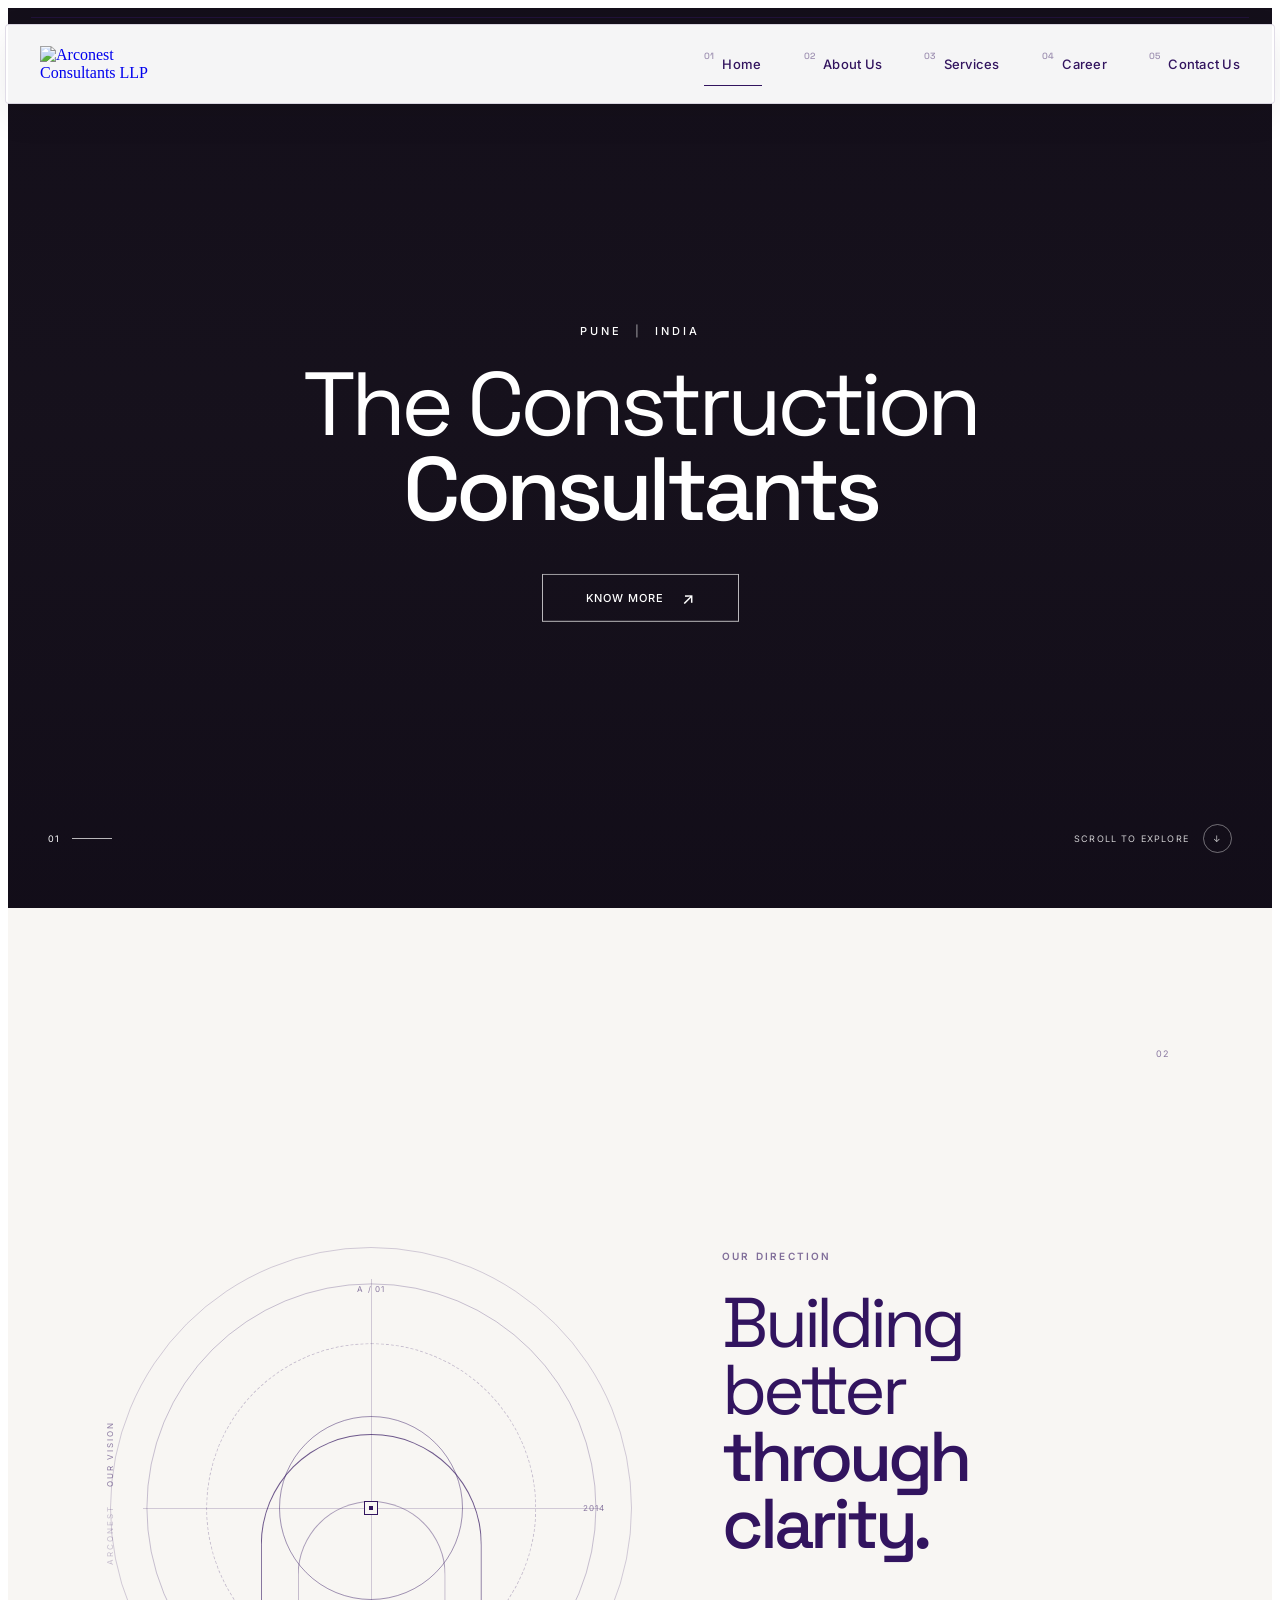
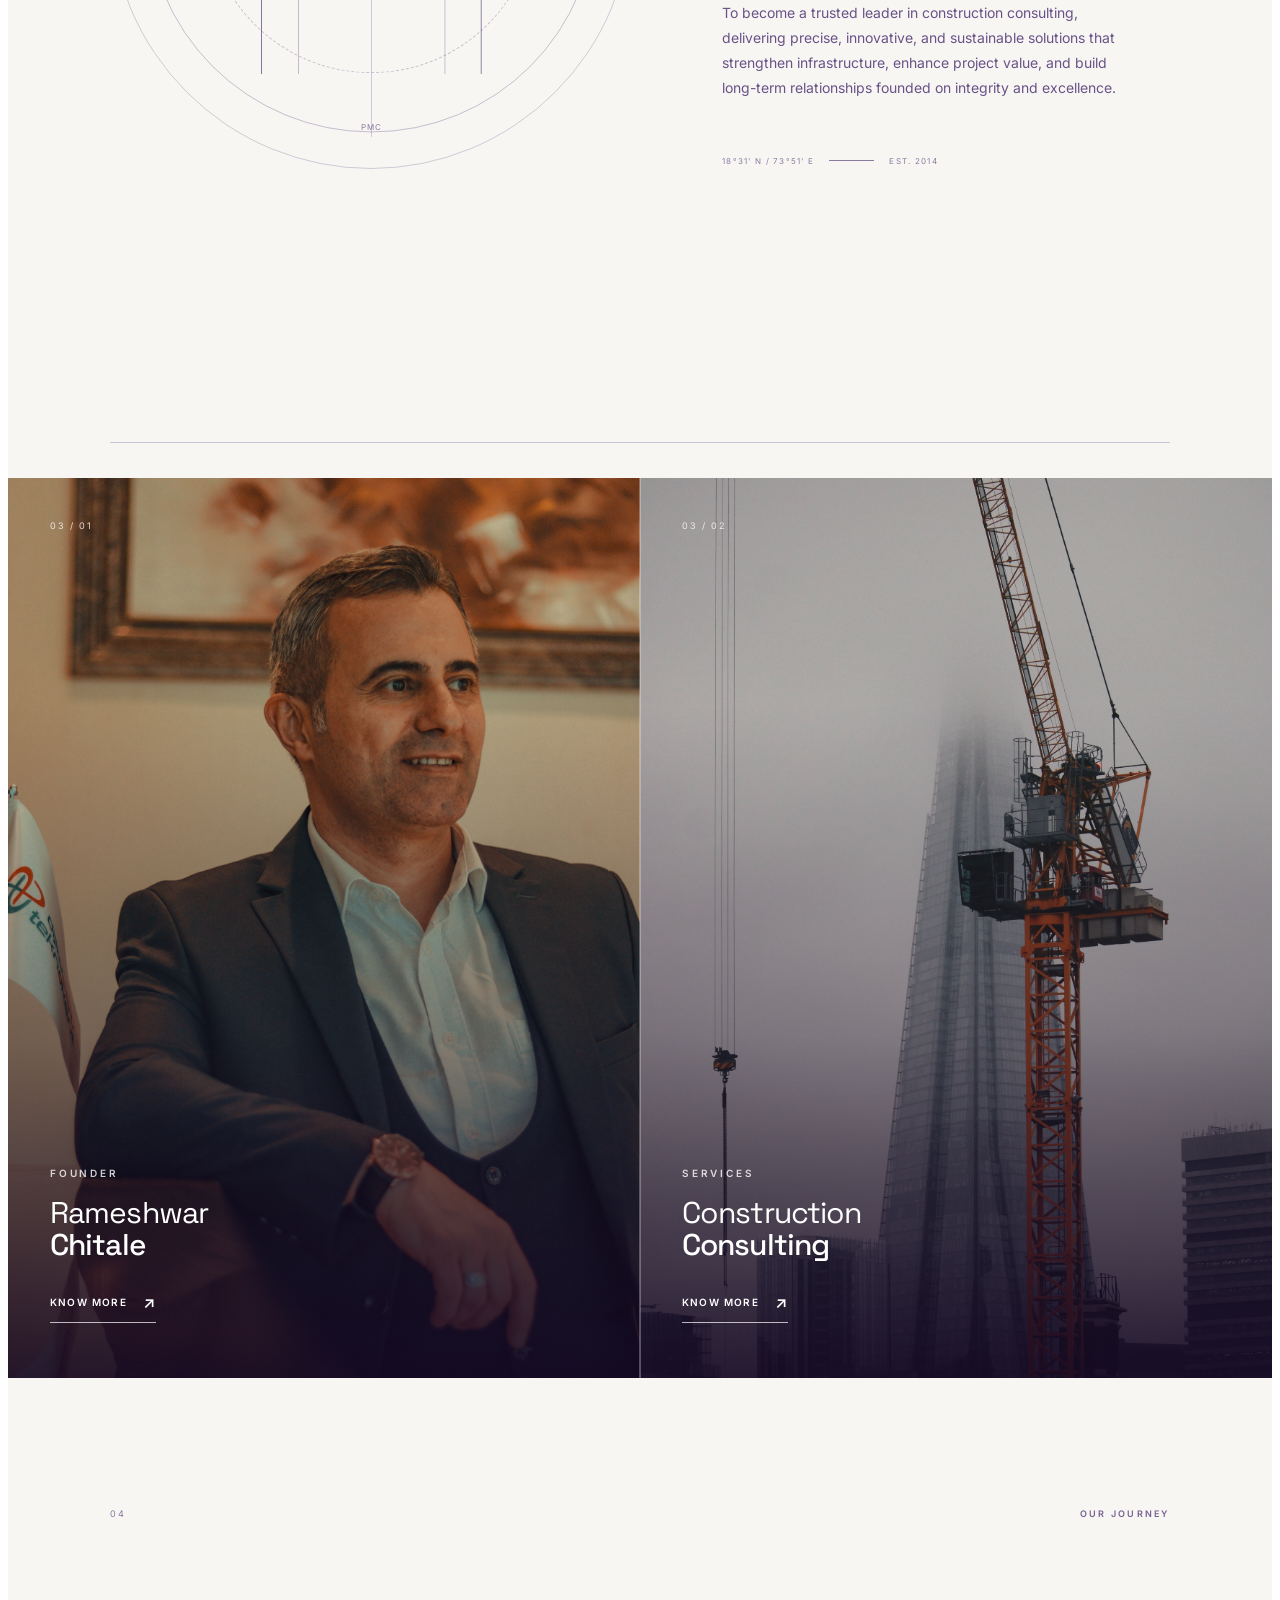
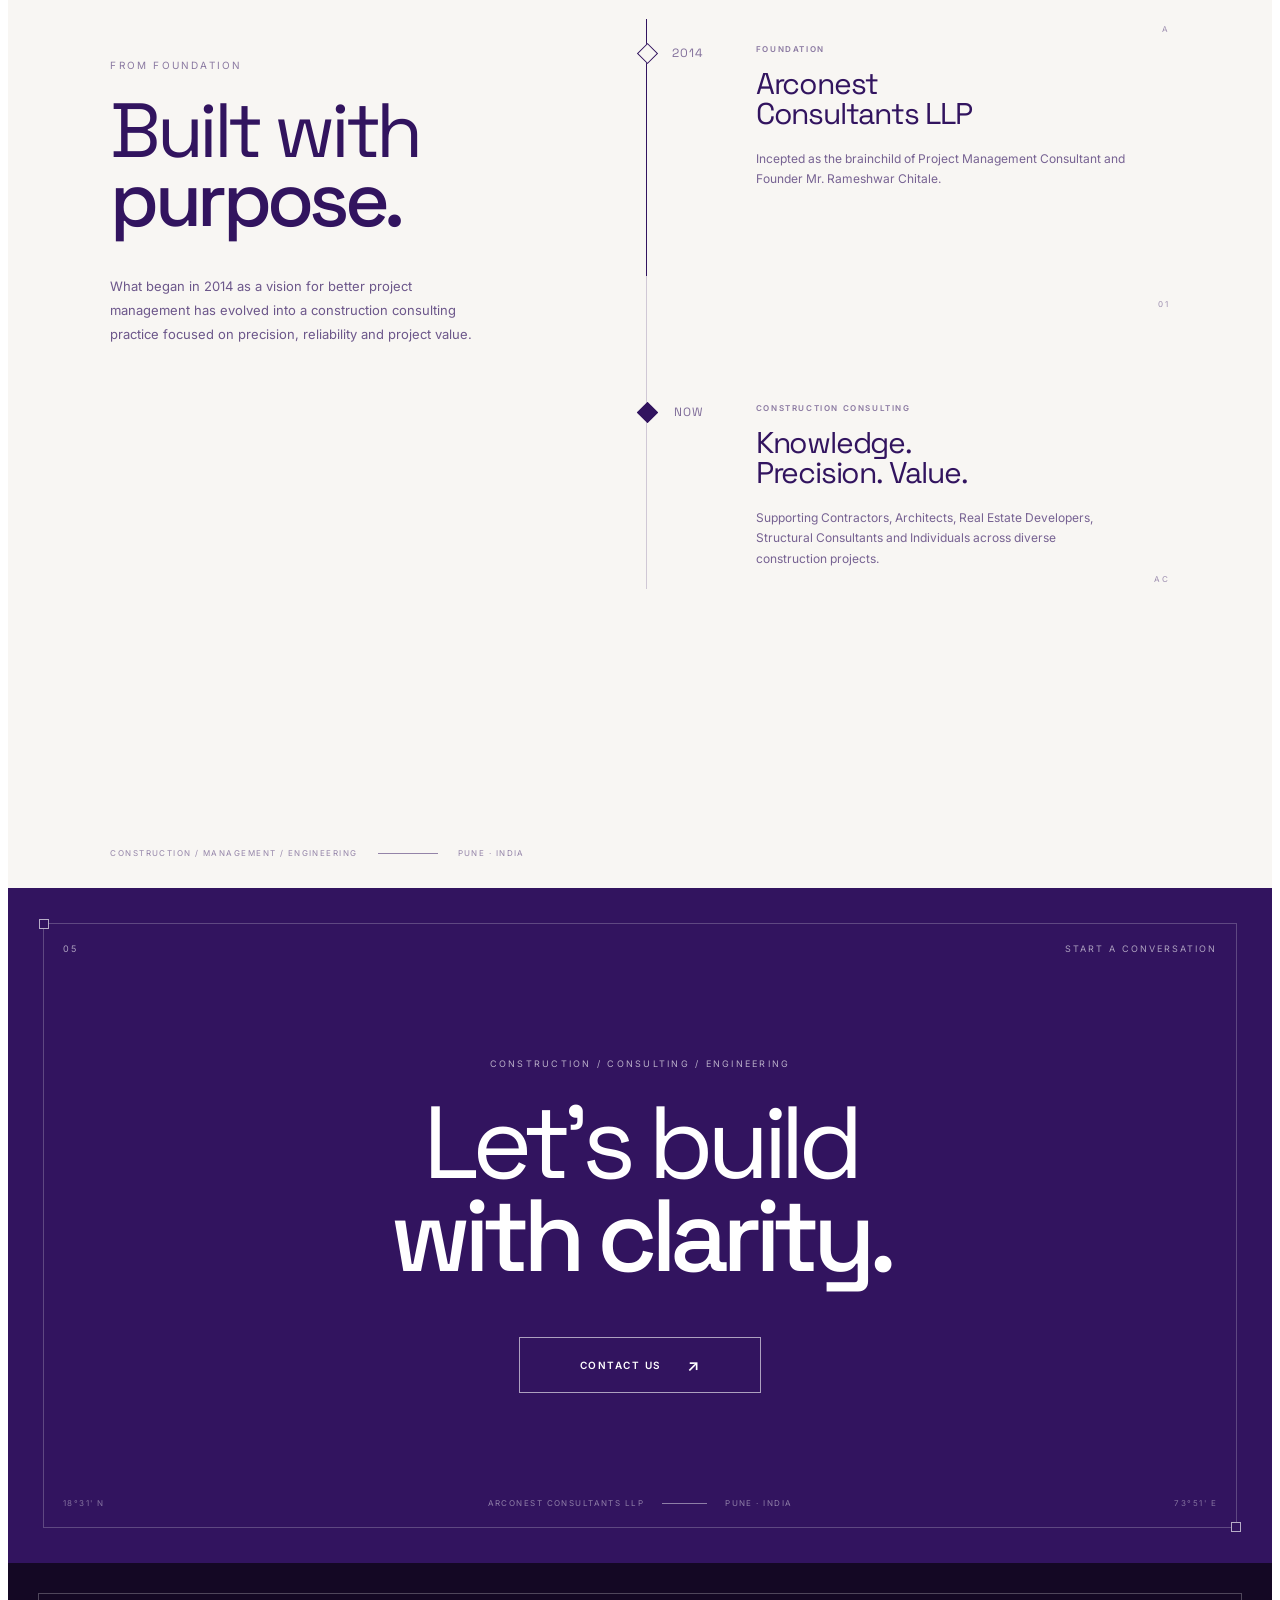
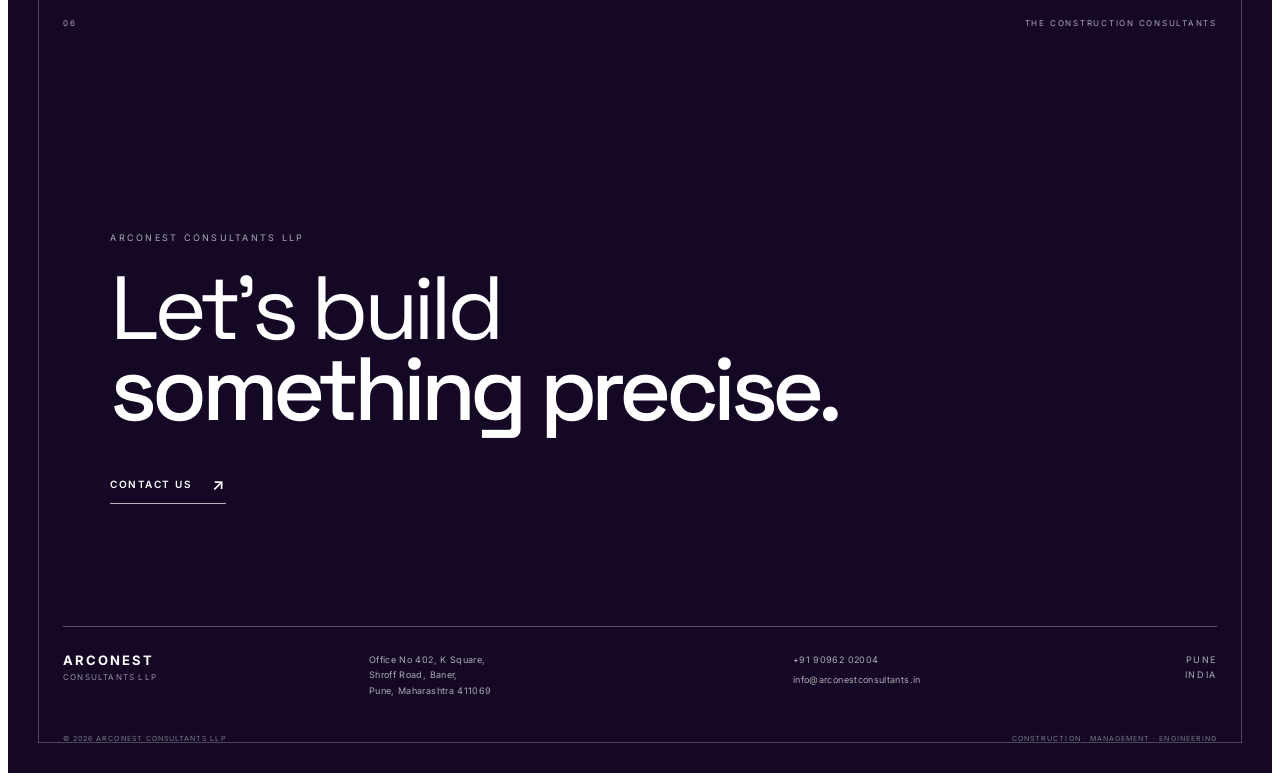
==== index.html @ 01b1d967 "Update index.html" ====
<!DOCTYPE html>
<html lang="en">

<head>
    <meta charset="UTF-8">
    <meta name="viewport" content="width=device-width, initial-scale=1.0">

    <meta name="description"
        content="Arconest Consultants LLP — The Construction Consultants. Construction management and project management consulting.">

    <title>Arconest Consultants LLP | The Construction Consultants</title>

    <!-- Google Fonts -->
    <link rel="preconnect" href="https://fonts.googleapis.com">
    <link rel="preconnect" href="https://fonts.gstatic.com" crossorigin>
    <link rel="preconnect" href="https://fonts.googleapis.com">
<link rel="preconnect" href="https://fonts.gstatic.com" crossorigin>

<link
    href="https://fonts.googleapis.com/css2?family=Inter:wght@400;500;600&family=Space+Grotesk:wght@400;500;600&display=swap"
    rel="stylesheet"
>

<link rel="stylesheet" href="css/navbar.css">

    <!-- Page CSS -->
   
    <link rel="stylesheet" href="css/home.css">
     <link rel="stylesheet" href="css/footer.css">
</head>

<body>

  <!-- =========================
     ARCONEST NAVBAR
========================= -->

<header class="arconest-header">

    <!-- Architectural hanging lines -->
    <div class="nav-hanger nav-hanger-left"></div>
    <div class="nav-hanger nav-hanger-right"></div>

    <nav class="arconest-navbar">

        <!-- Logo -->
        <a href="index.html" class="nav-logo">
            <img src="assets/logo.png" alt="Arconest Consultants LLP">
        </a>

        <!-- Desktop Navigation -->
        <div class="desktop-nav">

            <a href="index.html" class="nav-link active">
                <span>01</span>
                Home
            </a>

            <a href="about.html" class="nav-link">
                <span>02</span>
                About Us
            </a>

            <a href="services.html" class="nav-link">
                <span>03</span>
                Services
            </a>

            <a href="career.html" class="nav-link">
                <span>04</span>
                Career
            </a>

            <a href="contact.html" class="nav-link">
                <span>05</span>
                Contact Us
            </a>

        </div>

        <!-- Mobile Menu Button -->
        <button class="menu-toggle" id="menuToggle" aria-label="Open menu">
            <span></span>
            <span></span>
        </button>

    </nav>

</header>


<!-- =========================
     MOBILE FULLSCREEN MENU
========================= -->

<div class="mobile-menu" id="mobileMenu">

    <div class="mobile-menu-top">

        <span class="mobile-menu-label">
            NAVIGATION
        </span>

        <button class="menu-close" id="menuClose" aria-label="Close menu">
            <span></span>
            <span></span>
        </button>

    </div>


    <div class="mobile-navigation">

        <a href="index.html" class="mobile-nav-link">
            <span class="mobile-number">01</span>
            <span>Home</span>
        </a>

        <a href="about.html" class="mobile-nav-link">
            <span class="mobile-number">02</span>
            <span>About Us</span>
        </a>

        <a href="services.html" class="mobile-nav-link">
            <span class="mobile-number">03</span>
            <span>Services</span>
        </a>

        <a href="career.html" class="mobile-nav-link">
            <span class="mobile-number">04</span>
            <span>Career</span>
        </a>

        <a href="contact.html" class="mobile-nav-link">
            <span class="mobile-number">05</span>
            <span>Contact Us</span>
        </a>

    </div>


    <div class="mobile-menu-bottom">
        <span>ARCONEST CONSULTANTS LLP</span>
        <span>THE CONSTRUCTION CONSULTANTS</span>
    </div>

</div>


    <!-- =====================================================
         MAIN CONTENT
    ====================================================== -->

    <main>


        <!-- =================================================
             01. HERO SECTION
        ================================================== -->

       <!-- =====================================================
     HERO SECTION
===================================================== -->

<main>

    <section class="hero-section">

        <!-- Background Video -->
        <div class="hero-video-wrapper">

            <video
                class="hero-video"
                autoplay
                muted
                loop
                playsinline
                preload="auto"
            >
                <source
                    src="assets/ar1.mp4"
                    type="video/mp4"
                >

                Your browser does not support the video tag.
            </video>

        </div>


        <!-- Dark overlay -->
        <div class="hero-overlay"></div>


        <!-- Architectural framing -->
        <div class="hero-frame hero-frame-top"></div>
        <div class="hero-frame hero-frame-bottom"></div>
        <div class="hero-frame hero-frame-left"></div>
        <div class="hero-frame hero-frame-right"></div>


        <!-- Hero Content -->
        <div class="hero-content">

            <p class="hero-location">
                Pune <span>|</span> India
            </p>

            <h1 class="hero-title">
                The Construction
                <span>Consultants</span>
            </h1>

            <a
                href="about.html"
                class="hero-button"
            >
                <span>Know More</span>
                <span class="hero-button-arrow">↗</span>
            </a>

        </div>


        <!-- Bottom information -->
        <div class="hero-bottom">

            <div class="hero-index">
                <span>01</span>
                <span class="hero-index-line"></span>
            </div>

            <div class="hero-scroll">

                <span>Scroll to explore</span>

                <span class="scroll-arrow">
                    ↓
                </span>

            </div>

        </div>

    </section>
    <!-- =====================================================
     02. VISION SECTION
===================================================== -->

<section class="vision-section">

    <!-- Section number -->
    <div class="vision-section-number">
        02
    </div>


    <!-- Vertical label -->
    <div class="vision-side-label">
        <span>ARCONEST</span>
        <span>OUR VISION</span>
    </div>


    <!-- Architectural drawing -->

    <div class="vision-drawing">

        <div class="drawing-circle drawing-circle-outer"></div>

        <div class="drawing-circle drawing-circle-middle"></div>

        <div class="drawing-circle drawing-circle-inner"></div>


        <!-- Vertical axis -->
        <div class="drawing-axis vertical-axis"></div>

        <!-- Horizontal axis -->
        <div class="drawing-axis horizontal-axis"></div>


        <!-- Architectural arch -->

        <div class="drawing-arch">

            <div class="arch-inner"></div>

        </div>


        <!-- Center mark -->

        <div class="drawing-center">
            <span></span>
        </div>


        <!-- Drawing labels -->

        <span class="drawing-label drawing-label-top">
            A / 01
        </span>

        <span class="drawing-label drawing-label-right">
            2014
        </span>

        <span class="drawing-label drawing-label-bottom">
            PMC
        </span>

    </div>


    <!-- Vision content -->

    <div class="vision-content">

        <p class="vision-eyebrow">
            Our Direction
        </p>


        <h2 class="vision-title">

            Building better
            <span>through clarity.</span>

        </h2>


        <p class="vision-description">

            To become a trusted leader in construction consulting,
            delivering precise, innovative, and sustainable solutions
            that strengthen infrastructure, enhance project value,
            and build long-term relationships founded on integrity
            and excellence.

        </p>


        <div class="vision-bottom">

            <span class="vision-coordinate">
                18°31' N / 73°51' E
            </span>

            <span class="vision-line"></span>

            <span class="vision-year">
                EST. 2014
            </span>

        </div>

    </div>


    <!-- Bottom architectural line -->

    <div class="vision-bottom-line"></div>

</section>
    <!-- =====================================================
     03. FOUNDER + SERVICES
===================================================== -->

<section class="split-section">

    <!-- ================= FOUNDER ================= -->

    <a href="founder.html" class="split-panel founder-panel">

        <div class="split-image">

            <img
                src="assets/ar2.jpg"
                alt="Founder of Arconest Consultants LLP"
            >

        </div>

        <div class="split-overlay"></div>


        <div class="split-number">
            03 / 01
        </div>


        <div class="split-content">

            <p class="split-label">
                Founder
            </p>

            <h2 class="split-title">
                Rameshwar
                <span>Chitale</span>
            </h2>

            <div class="split-link">

                <span>Know More</span>

                <span class="split-arrow">
                    ↗
                </span>

            </div>

        </div>


        <div class="split-corner">
            ↗
        </div>

    </a>


    <!-- ================= SERVICES ================= -->

    <a href="services.html" class="split-panel services-panel">

        <div class="split-image">

            <img
                src="assets/ar3.jpg"
                alt="Construction management services"
            >

        </div>

        <div class="split-overlay"></div>


        <div class="split-number">
            03 / 02
        </div>


        <div class="split-content">

            <p class="split-label">
                Services
            </p>

            <h2 class="split-title">
                Construction
                <span>Consulting</span>
            </h2>

            <div class="split-link">

                <span>Know More</span>

                <span class="split-arrow">
                    ↗
                </span>

            </div>

        </div>


        <div class="split-corner">
            ↗
        </div>

    </a>

</section>

    <!-- =====================================================
     04. JOURNEY
===================================================== -->

<section class="journey-section">

    <!-- Header -->

    <div class="journey-header">

        <div class="journey-number">
            04
        </div>

        <div class="journey-label">
            OUR JOURNEY
        </div>

    </div>


    <!-- Main journey -->

    <div class="journey-main">


        <!-- Left text -->

        <div class="journey-intro">

            <p class="journey-eyebrow">
                From Foundation
            </p>

            <h2 class="journey-title">
                Built with
                <span>purpose.</span>
            </h2>

            <p class="journey-description">

                What began in 2014 as a vision for better
                project management has evolved into a
                construction consulting practice focused on
                precision, reliability and project value.

            </p>

        </div>


        <!-- Architectural timeline -->

        <div class="journey-structure">


            <!-- Vertical construction line -->

            <div class="journey-line">

                <div class="journey-line-progress"></div>

            </div>


            <!-- 2014 -->

            <div class="journey-point journey-point-first">

                <div class="journey-dot"></div>

                <div class="journey-year">
                    2014
                </div>

                <div class="journey-info">

                    <span class="journey-info-label">
                        FOUNDATION
                    </span>

                    <h3>
                        Arconest
                        <br>
                        Consultants LLP
                    </h3>

                    <p>
                        Incepted as the brainchild of
                        Project Management Consultant
                        and Founder Mr. Rameshwar Chitale.
                    </p>

                </div>

            </div>


            <!-- Present -->

            <div class="journey-point journey-point-present">

                <div class="journey-dot"></div>

                <div class="journey-year">
                    NOW
                </div>

                <div class="journey-info">

                    <span class="journey-info-label">
                        CONSTRUCTION CONSULTING
                    </span>

                    <h3>
                        Knowledge.
                        <br>
                        Precision. Value.
                    </h3>

                    <p>
                        Supporting Contractors, Architects,
                        Real Estate Developers, Structural
                        Consultants and Individuals across
                        diverse construction projects.
                    </p>

                </div>

            </div>


            <!-- Architectural markers -->

            <span class="structure-marker marker-top">
                A
            </span>

            <span class="structure-marker marker-middle">
                01
            </span>

            <span class="structure-marker marker-bottom">
                AC
            </span>

        </div>

    </div>


    <!-- Bottom statement -->

    <div class="journey-footer">

        <span>
            CONSTRUCTION / MANAGEMENT / ENGINEERING
        </span>

        <span class="journey-footer-line"></span>

        <span>
            PUNE · INDIA
        </span>

    </div>

</section>

    <!-- =====================================================
     05. CTA
===================================================== -->

<section class="cta-section">

    <!-- Architectural frame -->

    <div class="cta-frame"></div>


    <!-- Section number -->

    <div class="cta-number">
        05
    </div>


    <!-- Top label -->

    <div class="cta-label">
        START A CONVERSATION
    </div>


    <!-- Main content -->

    <div class="cta-content">

        <p class="cta-eyebrow">
            Construction / Consulting / Engineering
        </p>

        <h2 class="cta-title">
            Let's build
            <span>with clarity.</span>
        </h2>


        <a href="contact.html" class="cta-button">

            <span>Contact Us</span>

            <span class="cta-arrow">
                ↗
            </span>

        </a>

    </div>


    <!-- Architectural coordinates -->

    <div class="cta-coordinate cta-coordinate-left">
        18°31' N
    </div>

    <div class="cta-coordinate cta-coordinate-right">
        73°51' E
    </div>


    <!-- Bottom line -->

    <div class="cta-bottom">

        <span>
            ARCONEST CONSULTANTS LLP
        </span>

        <span class="cta-bottom-line"></span>

        <span>
            PUNE · INDIA
        </span>

    </div>

</section>

    <!-- =====================================================
     06. FOOTER
===================================================== -->

<footer class="site-footer">

    <!-- Background video -->

    <div class="footer-video">

        <video
            autoplay
            muted
            loop
            playsinline
            preload="metadata"
        >
            <source
                src="assets/ar4.mp4"
                type="video/mp4"
            >
        </video>

    </div>


    <!-- Dark overlay -->

    <div class="footer-overlay"></div>


    <!-- Architectural frame -->

    <div class="footer-frame"></div>


    <!-- Top -->

    <div class="footer-top">

        <span class="footer-number">
            06
        </span>

        <span class="footer-label">
            THE CONSTRUCTION CONSULTANTS
        </span>

    </div>


    <!-- Main -->

    <div class="footer-main">

        <p class="footer-eyebrow">
            ARCONEST CONSULTANTS LLP
        </p>

        <h2 class="footer-title">
            Let's build
            <span>something precise.</span>
        </h2>

        <a
            href="contact.html"
            class="footer-contact"
        >
            Contact Us
            <span>↗</span>
        </a>

    </div>


    <!-- Bottom information -->

    <div class="footer-bottom">

        <div class="footer-company">

            <strong>
                ARCONEST
            </strong>

            <span>
                CONSULTANTS LLP
            </span>

        </div>


        <div class="footer-address">

            Office No 402, K Square,<br>
            Shroff Road, Baner,<br>
            Pune, Maharashtra 411069

        </div>


        <div class="footer-contact-info">

            <a href="tel:+919096202004">
                +91 90962 02004
            </a>

            <a href="mailto:info@arconestconsultants.in">
                info@arconestconsultants.in
            </a>

        </div>


        <div class="footer-location">

            PUNE<br>
            INDIA

        </div>

    </div>


    <!-- Copyright -->

    <div class="footer-copyright">

        <span>
            © 2026 ARCONEST CONSULTANTS LLP
        </span>

        <span>
            CONSTRUCTION · MANAGEMENT · ENGINEERING
        </span>

    </div>

</footer>

</main>



      



       


    <!-- =====================================================
         ONE SHARED JAVASCRIPT
    ====================================================== -->

    <script src="js/script.js"></script>

</body>
</html>
---- css/navbar.css ----
/* =====================================================
   ARCONEST CONSULTANTS
   ARCHITECTURAL NAVBAR
===================================================== */


/* ---------- ROOT ---------- */

:root {
    --arconest-purple: #32145f; 
    --arconest-purple-dark: #241044;
    --arconest-white: #ffffff;
    --arconest-offwhite: #f8f7f5;
    --arconest-line: rgba(50, 20, 95, 0.25);
}


/* ---------- HEADER ---------- */

.arconest-header {
    position: fixed;
    top: 0;
    left: 0;
    width: 100%;
    z-index: 9999;

    pointer-events: none;
}


/* ---------- NAVBAR ---------- */

.arconest-navbar {

    position: relative;

    width: calc(100% - 80px);
    max-width: 1500px;

    margin: 24px auto 0;

    min-height: 78px;

    display: flex;
    align-items: center;
    justify-content: space-between;

    padding: 0 34px;

    background: rgba(255, 255, 255, 0.96);

    border: 1px solid rgba(50, 20, 95, 0.15);

    border-radius: 4px;

    box-shadow:
        0 12px 35px rgba(0, 0, 0, 0.08);

    pointer-events: auto;

    transition:
        transform 0.5s ease,
        box-shadow 0.5s ease;
}


/* ---------- ARCHITECTURAL TOP LINE ---------- */

.arconest-navbar::before {

    content: "";

    position: absolute;

    top: -8px;
    left: 25px;
    right: 25px;

    height: 1px;

    background: var(--arconest-purple);

    opacity: 0.45;
}


/* ---------- LOGO ---------- */

.nav-logo {

    display: flex;
    align-items: center;

    width: 150px;

    text-decoration: none;
}


.nav-logo img {

    display: block;

    width: 100%;
    height: auto;

    object-fit: contain;
}


/* ---------- DESKTOP NAV ---------- */

.desktop-nav {

    display: flex;
    align-items: center;

    height: 100%;

    gap: 42px;
}


/* ---------- NAV LINKS ---------- */

.nav-link {

    position: relative;

    display: flex;
    align-items: center;
    gap: 8px;

    height: 78px;

    color: var(--arconest-purple);

    text-decoration: none;

    font-family: "Inter", sans-serif;

    font-size: 13px;

    font-weight: 500;

    letter-spacing: 0.02em;

    transition: color 0.3s ease;
}


/* Number */

.nav-link span {

    font-family: "Space Grotesk", sans-serif;

    font-size: 9px;

    opacity: 0.45;

    transform: translateY(-8px);

    transition: opacity 0.3s ease;
}


/* Bottom architectural line */

.nav-link::after {

    content: "";

    position: absolute;

    left: 0;
    bottom: 17px;

    width: 0;
    height: 1px;

    background: var(--arconest-purple);

    transition: width 0.4s cubic-bezier(.77,0,.18,1);
}


/* Hover */

.nav-link:hover {

    color: var(--arconest-purple-dark);
}


.nav-link:hover span {

    opacity: 1;
}


.nav-link:hover::after {

    width: 100%;
}


/* Active */

.nav-link.active::after {

    width: 100%;
}


/* ---------- HANGING ARCHITECTURAL LINES ---------- */

.nav-hanger {

    position: absolute;

    top: 0;

    width: 1px;

    height: 24px;

    background: var(--arconest-purple);

    opacity: 0.45;

    z-index: 1;
}


.nav-hanger-left {

    left: calc(50% - 700px);

}


.nav-hanger-right {

    right: calc(50% - 700px);

}


/* Small architectural nodes */

.nav-hanger::after {

    content: "";

    position: absolute;

    bottom: -3px;

    left: 50%;

    width: 6px;
    height: 6px;

    transform: translateX(-50%);

    border: 1px solid var(--arconest-purple);

    background: var(--arconest-white);

}


/* ---------- MOBILE BUTTON ---------- */

.menu-toggle {

    display: none;

    width: 45px;
    height: 45px;

    border: 1px solid var(--arconest-purple);

    background: transparent;

    cursor: pointer;

    position: relative;
}


/* Hamburger */

.menu-toggle span {

    position: absolute;

    left: 12px;

    width: 20px;
    height: 1px;

    background: var(--arconest-purple);

    transition:
        transform 0.4s ease,
        top 0.4s ease;
}


.menu-toggle span:first-child {
    top: 18px;
}


.menu-toggle span:last-child {
    top: 25px;
}


/* =====================================================
   MOBILE MENU
===================================================== */

.mobile-menu {

    position: fixed;

    inset: 0;

    z-index: 10000;

    background: var(--arconest-offwhite);

    padding: 28px 30px;

    display: flex;
    flex-direction: column;

    visibility: hidden;
    opacity: 0;

    transform: translateY(-20px);

    transition:
        opacity 0.45s ease,
        transform 0.45s ease,
        visibility 0.45s ease;
}


/* Open */

.mobile-menu.active {

    visibility: visible;

    opacity: 1;

    transform: translateY(0);
}


/* ---------- MOBILE TOP ---------- */

.mobile-menu-top {

    display: flex;

    align-items: center;

    justify-content: space-between;

    padding-bottom: 25px;

    border-bottom: 1px solid var(--arconest-line);
}


.mobile-menu-label {

    font-family: "Space Grotesk", sans-serif;

    font-size: 10px;

    letter-spacing: 0.2em;

    color: var(--arconest-purple);
}


/* ---------- CLOSE BUTTON ---------- */

.menu-close {

    position: relative;

    width: 45px;
    height: 45px;

    border: 1px solid var(--arconest-purple);

    background: transparent;

    cursor: pointer;
}


.menu-close span {

    position: absolute;

    left: 12px;

    width: 20px;

    height: 1px;

    background: var(--arconest-purple);

    top: 21px;
}


.menu-close span:first-child {

    transform: rotate(45deg);
}


.menu-close span:last-child {

    transform: rotate(-45deg);
}


/* ---------- MOBILE NAVIGATION ---------- */

.mobile-navigation {

    flex: 1;

    display: flex;

    flex-direction: column;

    justify-content: center;
}


/* ---------- MOBILE LINKS ---------- */

.mobile-nav-link {

    position: relative;

    display: grid;

    grid-template-columns: 50px 1fr;

    align-items: center;

    padding: 22px 0;

    border-bottom: 1px solid var(--arconest-line);

    color: var(--arconest-purple);

    text-decoration: none;

    font-family: "Space Grotesk", sans-serif;

    font-size: clamp(30px, 8vw, 55px);

    font-weight: 400;

    transition:
        padding-left 0.4s ease,
        color 0.3s ease;
}


.mobile-number {

    font-family: "Inter", sans-serif;

    font-size: 10px;

    opacity: 0.5;
}


/* Mobile hover */

.mobile-nav-link:hover {

    padding-left: 15px;

    color: var(--arconest-purple-dark);
}


/* ---------- MOBILE BOTTOM ---------- */

.mobile-menu-bottom {

    display: flex;

    justify-content: space-between;

    gap: 20px;

    padding-top: 25px;

    font-family: "Inter", sans-serif;

    font-size: 8px;

    letter-spacing: 0.12em;

    color: var(--arconest-purple);

    opacity: 0.6;
}


/* =====================================================
   RESPONSIVE
===================================================== */

@media (max-width: 900px) {

    .arconest-navbar {

        width: calc(100% - 30px);

        margin-top: 15px;

        min-height: 68px;

        padding: 0 18px;
    }


    .desktop-nav {

        display: none;
    }


    .menu-toggle {

        display: block;
    }


    .nav-logo {

        width: 130px;
    }


    .nav-hanger {

        display: none;
    }

}


/* ---------- SMALL MOBILE ---------- */

@media (max-width: 480px) {

    .arconest-navbar {

        width: calc(100% - 20px);

        min-height: 64px;

        padding: 0 14px;

        margin-top: 10px;
    }


    .nav-logo {

        width: 115px;
    }


    .menu-toggle {

        width: 40px;
        height: 40px;
    }


    .mobile-menu {

        padding: 20px;
    }


    .mobile-nav-link {

        grid-template-columns: 35px 1fr;

        font-size: 32px;

        padding: 18px 0;
    }


    .mobile-menu-bottom {

        flex-direction: column;

        gap: 8px;
    }

}
---- css/home.css ----
/* =====================================================
   ARCONEST CONSULTANTS
   HERO SECTION
===================================================== */


/* -----------------------------------------------------
   HERO
----------------------------------------------------- */

.hero-section {

    position: relative;

    width: 100%;
    height: 100vh;
    min-height: 700px;

    overflow: hidden;

    background: #17121d;

    color: #ffffff;
}


/* -----------------------------------------------------
   VIDEO
----------------------------------------------------- */

.hero-video-wrapper {

    position: absolute;

    inset: 0;

    width: 100%;
    height: 100%;

    overflow: hidden;
}


.hero-video {

    position: absolute;

    top: 50%;
    left: 50%;

    width: 100%;
    height: 100%;

    object-fit: cover;

    transform: translate(-50%, -50%);

    filter: brightness(0.72) contrast(1.05);

}


/* -----------------------------------------------------
   OVERLAY
----------------------------------------------------- */

.hero-overlay {

    position: absolute;

    inset: 0;

    background:
        linear-gradient(
            to bottom,
            rgba(15, 10, 22, 0.38),
            rgba(15, 10, 22, 0.10) 45%,
            rgba(15, 10, 22, 0.58)
        );

    z-index: 1;
}


/* -----------------------------------------------------
   ARCHITECTURAL FRAME
----------------------------------------------------- */




/* Top */

.hero-frame-top {

    top: 125px;
    left: 40px;
    right: 40px;

    height: 1px;
}


/* Bottom */

.hero-frame-bottom {

    bottom: 40px;
    left: 40px;
    right: 40px;

    height: 1px;
}


/* Left */

.hero-frame-left {

    top: 125px;
    bottom: 40px;
    left: 40px;

    width: 1px;
}


/* Right */

.hero-frame-right {

    top: 125px;
    bottom: 40px;
    right: 40px;

    width: 1px;
}


/* -----------------------------------------------------
   HERO CONTENT
----------------------------------------------------- */

.hero-content {

    position: absolute;

    z-index: 3;

    top: 50%;
    left: 50%;

    width: min(900px, 90%);

    transform: translate(-50%, -45%);

    text-align: center;

    display: flex;
    flex-direction: column;
    align-items: center;

}


/* -----------------------------------------------------
   LOCATION
----------------------------------------------------- */

.hero-location {

    margin: 0 0 24px;

    font-family: "Inter", sans-serif;

    font-size: 11px;

    font-weight: 500;

    letter-spacing: 0.28em;

    text-transform: uppercase;

    opacity: 0;

    animation: heroFadeUp 1s ease forwards;

    animation-delay: 0.3s;
}


.hero-location span {

    margin: 0 7px;

    opacity: 0.55;
}


/* -----------------------------------------------------
   TITLE
----------------------------------------------------- */

.hero-title {

    margin: 0;

    max-width: 900px;

    font-family: "Space Grotesk", sans-serif;

    font-size: clamp(48px, 7vw, 100px);

    font-weight: 400;

    line-height: 0.95;

    letter-spacing: -0.055em;

    text-transform: none;

    opacity: 0;

    animation: heroTitleReveal 1.2s
        cubic-bezier(.77,0,.18,1)
        forwards;

    animation-delay: 0.55s;
}


.hero-title span {

    display: block;

    font-weight: 500;

    font-style: normal;
}


/* -----------------------------------------------------
   KNOW MORE BUTTON
----------------------------------------------------- */

.hero-button {

    position: relative;

    display: inline-flex;

    align-items: center;

    justify-content: center;

    gap: 18px;

    margin-top: 42px;

    min-width: 155px;

    padding: 15px 20px;

    border: 1px solid rgba(255,255,255,0.7);

    color: #ffffff;

    text-decoration: none;

    font-family: "Inter", sans-serif;

    font-size: 11px;

    font-weight: 500;

    letter-spacing: 0.08em;

    text-transform: uppercase;

    overflow: hidden;

    opacity: 0;

    animation: heroFadeUp 1s ease forwards;

    animation-delay: 0.9s;

    transition:
        color 0.4s ease,
        border-color 0.4s ease;
}


/* Button fill */

.hero-button::before {

    content: "";

    position: absolute;

    inset: 0;

    background: #ffffff;

    transform: translateY(101%);

    transition:
        transform 0.45s
        cubic-bezier(.77,0,.18,1);

    z-index: -1;
}


.hero-button:hover {

    color: #32145f;

    border-color: #ffffff;
}


.hero-button:hover::before {

    transform: translateY(0);
}


/* Arrow */

.hero-button-arrow {

    font-size: 16px;

    line-height: 1;

    transition:
        transform 0.4s ease;
}


.hero-button:hover .hero-button-arrow {

    transform:
        translate(4px, -4px);
}


/* -----------------------------------------------------
   BOTTOM INFORMATION
----------------------------------------------------- */

.hero-bottom {

    position: absolute;

    z-index: 3;

    left: 40px;
    right: 40px;
    bottom: 55px;

    display: flex;

    align-items: center;

    justify-content: space-between;
}


/* -----------------------------------------------------
   HERO INDEX
----------------------------------------------------- */

.hero-index {

    display: flex;

    align-items: center;

    gap: 12px;

    font-family: "Inter", sans-serif;

    font-size: 9px;

    letter-spacing: 0.12em;
}


.hero-index-line {

    display: block;

    width: 40px;

    height: 1px;

    background: rgba(255,255,255,0.7);
}


/* -----------------------------------------------------
   SCROLL
----------------------------------------------------- */

.hero-scroll {

    display: flex;

    align-items: center;

    gap: 14px;

    font-family: "Inter", sans-serif;

    font-size: 9px;

    letter-spacing: 0.13em;

    text-transform: uppercase;

    opacity: 0.8;
}


.scroll-arrow {

    display: flex;

    align-items: center;

    justify-content: center;

    width: 27px;
    height: 27px;

    border: 1px solid rgba(255,255,255,0.5);

    border-radius: 50%;

    animation: scrollBounce 1.8s
        ease-in-out infinite;
}


/* -----------------------------------------------------
   ANIMATIONS
----------------------------------------------------- */

@keyframes heroFadeUp {

    from {

        opacity: 0;

        transform:
            translateY(20px);

    }

    to {

        opacity: 1;

        transform:
            translateY(0);

    }

}


@keyframes heroTitleReveal {

    from {

        opacity: 0;

        transform:
            translateY(35px);

        clip-path:
            inset(100% 0 0 0);

    }

    to {

        opacity: 1;

        transform:
            translateY(0);

        clip-path:
            inset(0 0 0 0);

    }

}


@keyframes scrollBounce {

    0%,
    100% {

        transform:
            translateY(0);

    }

    50% {

        transform:
            translateY(5px);

    }

}


/* -----------------------------------------------------
   TABLET
----------------------------------------------------- */

@media (max-width: 900px) {

    .hero-section {

        min-height: 650px;
    }


    .hero-frame-top {

        top: 100px;

        left: 20px;
        right: 20px;
    }


    .hero-frame-bottom {

        left: 20px;
        right: 20px;

        bottom: 25px;
    }


    .hero-frame-left {

        top: 100px;

        bottom: 25px;

        left: 20px;
    }


    .hero-frame-right {

        top: 100px;

        bottom: 25px;

        right: 20px;
    }


    .hero-bottom {

        left: 20px;
        right: 20px;

        bottom: 40px;
    }

}


/* -----------------------------------------------------
   MOBILE
----------------------------------------------------- */

@media (max-width: 600px) {

    .hero-section {

        min-height: 650px;

        height: 100svh;
    }


    .hero-video {

        width: auto;

        min-width: 100%;
        min-height: 100%;
    }


    .hero-overlay {

        background:
            linear-gradient(
                to bottom,
                rgba(15,10,22,0.48),
                rgba(15,10,22,0.18) 40%,
                rgba(15,10,22,0.68)
            );
    }


    .hero-frame-top {

        top: 90px;

        left: 14px;
        right: 14px;
    }


    .hero-frame-bottom {

        bottom: 18px;

        left: 14px;
        right: 14px;
    }


    .hero-frame-left {

        top: 90px;

        bottom: 18px;

        left: 14px;
    }


    .hero-frame-right {

        top: 90px;

        bottom: 18px;

        right: 14px;
    }


    .hero-content {

        width: calc(100% - 40px);

        transform:
            translate(-50%, -50%);
    }


    .hero-location {

        margin-bottom: 18px;

        font-size: 9px;

        letter-spacing: 0.22em;
    }


    .hero-title {

        font-size: clamp(43px, 12vw, 68px);

        line-height: 0.98;

        letter-spacing: -0.06em;
    }


    .hero-button {

        margin-top: 32px;

        min-width: 145px;

        padding: 14px 17px;
    }


    .hero-bottom {

        left: 20px;
        right: 20px;

        bottom: 30px;
    }


    .hero-scroll span:first-child {

        display: none;
    }


    .hero-scroll {

        gap: 0;
    }

}


/* -----------------------------------------------------
   REDUCED MOTION
----------------------------------------------------- */

@media (prefers-reduced-motion: reduce) {

    .hero-location,
    .hero-title,
    .hero-button,
    .scroll-arrow {

        animation: none;

        opacity: 1;

    }

}

/* =====================================================
   VISION SECTION
===================================================== */

.vision-section {

    position: relative;

    min-height: 100vh;

    padding: 150px 8vw 120px;

    background: #f8f6f3;

    color: #32145f;

    overflow: hidden;

    display: grid;

    grid-template-columns: 1fr 1fr;

    align-items: center;

    gap: 7vw;
}


/* =====================================================
   SECTION NUMBER
===================================================== */

.vision-section-number {

    position: absolute;

    top: 140px;
    right: 8vw;

    font-family: "Inter", sans-serif;

    font-size: 9px;

    letter-spacing: 0.15em;

    opacity: 0.55;
}


/* =====================================================
   SIDE LABEL
===================================================== */

.vision-side-label {

    position: absolute;

    left: 30px;

    top: 50%;

    transform:
        translateY(-50%)
        rotate(-90deg);

    transform-origin: center;

    display: flex;

    gap: 18px;

    font-family: "Inter", sans-serif;

    font-size: 8px;

    letter-spacing: 0.25em;

    color: #32145f;

    opacity: 0.55;
}


.vision-side-label span:first-child {

    opacity: 0.45;
}


/* =====================================================
   ARCHITECTURAL DRAWING
===================================================== */

.vision-drawing {

    position: relative;

    width: min(520px, 42vw);

    aspect-ratio: 1;

    margin: auto;

    border: 1px solid rgba(50,20,95,0.2);

    border-radius: 50%;

    animation:
        drawingFloat 8s ease-in-out infinite;
}


/* =====================================================
   CIRCLES
===================================================== */

.drawing-circle {

    position: absolute;

    top: 50%;
    left: 50%;

    transform:
        translate(-50%, -50%);

    border: 1px solid
        rgba(50,20,95,0.25);

    border-radius: 50%;
}


.drawing-circle-outer {

    width: 86%;
    height: 86%;
}


.drawing-circle-middle {

    width: 63%;
    height: 63%;

    border-style: dashed;
}


.drawing-circle-inner {

    width: 35%;
    height: 35%;

    border-color:
        rgba(50,20,95,0.45);
}


/* =====================================================
   AXIS
===================================================== */

.drawing-axis {

    position: absolute;

    background:
        rgba(50,20,95,0.2);
}


.vertical-axis {

    top: 6%;
    bottom: 6%;

    left: 50%;

    width: 1px;
}


.horizontal-axis {

    left: 6%;
    right: 6%;

    top: 50%;

    height: 1px;
}


/* =====================================================
   ARCH
===================================================== */

.drawing-arch {

    position: absolute;

    left: 50%;

    bottom: 18%;

    width: 42%;
    height: 46%;

    transform:
        translateX(-50%);

    border: 1px solid
        rgba(50,20,95,0.7);

    border-bottom: 0;

    border-radius:
        180px 180px 0 0;
}


.arch-inner {

    position: absolute;

    left: 50%;

    bottom: 0;

    width: 67%;
    height: 72%;

    transform:
        translateX(-50%);

    border: 1px solid
        rgba(50,20,95,0.4);

    border-bottom: 0;

    border-radius:
        150px 150px 0 0;
}


/* =====================================================
   CENTER MARK
===================================================== */

.drawing-center {

    position: absolute;

    top: 50%;
    left: 50%;

    width: 12px;
    height: 12px;

    transform:
        translate(-50%, -50%);

    border: 1px solid #32145f;

    background: #f8f6f3;
}


.drawing-center span {

    position: absolute;

    width: 4px;
    height: 4px;

    top: 50%;
    left: 50%;

    transform:
        translate(-50%, -50%);

    background: #32145f;
}


/* =====================================================
   DRAWING LABELS
===================================================== */

.drawing-label {

    position: absolute;

    font-family: "Inter", sans-serif;

    font-size: 8px;

    letter-spacing: 0.15em;

    color: #32145f;

    opacity: 0.55;
}


.drawing-label-top {

    top: 7%;

    left: 50%;

    transform:
        translateX(-50%);
}


.drawing-label-right {

    top: 50%;

    right: 5%;

    transform:
        translateY(-50%);
}


.drawing-label-bottom {

    bottom: 7%;

    left: 50%;

    transform:
        translateX(-50%);
}


/* =====================================================
   VISION CONTENT
===================================================== */

.vision-content {

    max-width: 600px;

    padding-right: 4vw;
}


/* Eyebrow */

.vision-eyebrow {

    margin: 0 0 28px;

    font-family: "Inter", sans-serif;

    font-size: 10px;

    font-weight: 600;

    letter-spacing: 0.22em;

    text-transform: uppercase;

    color: #32145f;

    opacity: 0.6;
}


/* =====================================================
   TITLE
===================================================== */

.vision-title {

    margin: 0;

    max-width: 650px;

    font-family: "Space Grotesk", sans-serif;

    font-size: clamp(50px, 5.5vw, 85px);

    font-weight: 400;

    line-height: 0.95;

    letter-spacing: -0.06em;

    color: #32145f;
}


.vision-title span {

    display: block;

    font-weight: 500;
}


/* =====================================================
   DESCRIPTION
===================================================== */

.vision-description {

    max-width: 520px;

    margin: 42px 0 0;

    font-family: "Inter", sans-serif;

    font-size: 14px;

    line-height: 1.8;

    color: #32145f;

    opacity: 0.72;
}


/* =====================================================
   BOTTOM INFORMATION
===================================================== */

.vision-bottom {

    display: flex;

    align-items: center;

    gap: 15px;

    margin-top: 55px;

    font-family: "Inter", sans-serif;

    font-size: 8px;

    letter-spacing: 0.16em;

    color: #32145f;

    opacity: 0.55;
}


.vision-line {

    width: 45px;

    height: 1px;

    background: #32145f;
}


/* =====================================================
   BOTTOM ARCHITECTURAL LINE
===================================================== */

.vision-bottom-line {

    position: absolute;

    bottom: 35px;

    left: 8vw;
    right: 8vw;

    height: 1px;

    background:
        rgba(50,20,95,0.22);
}


/* =====================================================
   ANIMATION
===================================================== */

@keyframes drawingFloat {

    0%,
    100% {

        transform:
            translateY(0)
            rotate(0deg);

    }

    50% {

        transform:
            translateY(-10px)
            rotate(1deg);

    }

}


/* =====================================================
   TABLET
===================================================== */

@media (max-width: 900px) {

    .vision-section {

        padding:
            130px 8vw
            100px;

        grid-template-columns: 1fr;

        gap: 70px;
    }


    .vision-drawing {

        width: min(500px, 70vw);

        order: 1;
    }


    .vision-content {

        order: 2;

        max-width: 700px;

        padding-right: 0;
    }


    .vision-title {

        font-size:
            clamp(48px, 8vw, 72px);
    }


    .vision-side-label {

        display: none;
    }

}


/* =====================================================
   MOBILE
===================================================== */

@media (max-width: 600px) {

    .vision-section {

        min-height: auto;

        padding:
            110px 25px
            100px;

        gap: 55px;
    }


    .vision-section-number {

        top: 100px;

        right: 25px;
    }


    .vision-drawing {

        width: min(390px, 82vw);
    }


    .vision-content {

        width: 100%;
    }


    .vision-eyebrow {

        margin-bottom: 20px;

        font-size: 9px;
    }


    .vision-title {

        font-size:
            clamp(42px, 13vw, 62px);

        line-height: 0.98;
    }


    .vision-description {

        margin-top: 30px;

        font-size: 13px;

        line-height: 1.75;
    }


    .vision-bottom {

        margin-top: 40px;

        gap: 10px;

        font-size: 7px;
    }


    .vision-line {

        width: 30px;
    }


    .vision-bottom-line {

        bottom: 22px;

        left: 25px;
        right: 25px;
    }

}

/* =====================================================
   03. FOUNDER + SERVICES
===================================================== */

.split-section {
    position: relative;

    width: 100%;
    height: 100vh;
    min-height: 750px;

    display: grid;
    grid-template-columns: 1fr 1fr;

    overflow: hidden;

    background: #32145f;
}


/* =====================================================
   PANELS
===================================================== */

.split-panel {
    position: relative;

    width: 100%;
    height: 100%;

    display: block;

    overflow: hidden;

    color: #ffffff;
    text-decoration: none;

    border-right: 1px solid rgba(255,255,255,0.45);
}

.split-panel:last-child {
    border-right: none;
}


/* =====================================================
   IMAGE
===================================================== */

.split-image {
    position: absolute;

    inset: 0;

    width: 100%;
    height: 100%;

    overflow: hidden;
}

.split-image img {
    width: 100%;
    height: 100%;

    display: block;

    object-fit: cover;

    transform: scale(1.01);

    transition:
        transform 1.2s cubic-bezier(.2,.7,.2,1);
}


/* =====================================================
   IMAGE HOVER
===================================================== */

.split-panel:hover .split-image img {
    transform: scale(1.07);
}


/* =====================================================
   OVERLAY
===================================================== */

.split-overlay {
    position: absolute;

    inset: 0;

    background:
        linear-gradient(
            to top,
            rgba(20, 8, 35, 0.88) 0%,
            rgba(20, 8, 35, 0.35) 38%,
            rgba(20, 8, 35, 0.05) 75%
        );

    transition:
        background 0.7s ease;
}


.split-panel:hover .split-overlay {
    background:
        linear-gradient(
            to top,
            rgba(50, 20, 95, 0.88) 0%,
            rgba(50, 20, 95, 0.25) 55%,
            rgba(50, 20, 95, 0.05) 100%
        );
}


/* =====================================================
   NUMBER
===================================================== */

.split-number {
    position: absolute;

    top: 42px;
    left: 42px;

    z-index: 3;

    font-family: "Inter", sans-serif;

    font-size: 9px;

    letter-spacing: 0.18em;

    opacity: 0.8;
}


/* =====================================================
   CONTENT
===================================================== */

.split-content {
    position: absolute;

    z-index: 3;

    left: 42px;
    right: 42px;
    bottom: 55px;
}


/* =====================================================
   LABEL
===================================================== */

.split-label {
    margin: 0 0 18px;

    font-family: "Inter", sans-serif;

    font-size: 10px;

    font-weight: 600;

    letter-spacing: 0.28em;

    text-transform: uppercase;

    opacity: 0.8;
}


/* =====================================================
   TITLE
===================================================== */

/* =====================================================
   SPLIT SECTION TITLE
===================================================== */

.split-title {
    margin: 0;

    max-width: 700px;

    font-family: "Space Grotesk", sans-serif;

    font-size: 30px;

    font-weight: 400;

    line-height: 1.05;

    letter-spacing: -0.03em;

    color: #ffffff;
}

.split-title span {
    display: block;

    font-weight: 500;
}


/* =====================================================
   KNOW MORE
===================================================== */

.split-link {
    display: inline-flex;

    align-items: center;

    gap: 16px;

    margin-top: 32px;

    padding-bottom: 10px;

    border-bottom: 1px solid rgba(255,255,255,0.7);

    font-family: "Inter", sans-serif;

    font-size: 10px;

    font-weight: 600;

    letter-spacing: 0.12em;

    text-transform: uppercase;

    transition:
        gap 0.4s ease;
}

.split-panel:hover .split-link {
    gap: 24px;
}

.split-arrow {
    font-size: 16px;

    transition:
        transform 0.4s ease;
}

.split-panel:hover .split-arrow {
    transform:
        translate(4px, -4px);
}


/* =====================================================
   CORNER BUTTON
===================================================== */

.split-corner {
    position: absolute;

    z-index: 4;

    top: 38px;
    right: 38px;

    width: 40px;
    height: 40px;

    display: flex;

    align-items: center;
    justify-content: center;

    border: 1px solid rgba(255,255,255,0.55);

    border-radius: 50%;

    font-size: 15px;

    opacity: 0;

    transform:
        translate(10px, -10px);

    transition:
        opacity 0.4s ease,
        transform 0.4s ease;
}

.split-panel:hover .split-corner {
    opacity: 1;

    transform:
        translate(0,0);
}


/* =====================================================
   CENTER DIVIDER
===================================================== */

.split-section::before {
    content: "";

    position: absolute;

    z-index: 10;

    top: 0;
    bottom: 0;

    left: 50%;

    width: 1px;

    background:
        rgba(255,255,255,0.55);

    transform:
        translateX(-50%);
}


/* =====================================================
   MOBILE
===================================================== */

@media (max-width: 600px) {

    .split-section {
        display: flex;

        flex-direction: column;

        height: auto;
        min-height: auto;
    }

    .split-panel {
        width: 100%;

        height: 100svh;
        min-height: 650px;

        flex: none;

        border-right: none;

        border-bottom:
            1px solid rgba(255,255,255,0.5);
    }

    .split-panel:last-child {
        border-bottom: none;
    }

    .split-section::before {
        display: none;
    }

    .split-number {
        top: 25px;
        left: 25px;
    }

    .split-corner {
        top: 23px;
        right: 23px;

        width: 35px;
        height: 35px;

        opacity: 1;

        transform: none;
    }

    .split-content {
        left: 25px;
        right: 25px;

        bottom: 40px;
    }

    .split-title {
        font-size: 28px;
        line-height: 1.05;
    }


    .split-label {
        font-size: 9px;
    }

    .split-link {
        margin-top: 25px;
    }

}
/* =====================================================
   04. JOURNEY
===================================================== */

.journey-section {

    position: relative;

    min-height: 100vh;

    padding: 130px 8vw 80px;

    background: #f8f6f3;

    color: #32145f;

    overflow: hidden;
}


/* =====================================================
   HEADER
===================================================== */

.journey-header {

    display: flex;

    justify-content: space-between;

    align-items: center;

    margin-bottom: 100px;
}


.journey-number {

    font-family: "Inter", sans-serif;

    font-size: 9px;

    letter-spacing: 0.18em;

    opacity: 0.55;
}


.journey-label {

    font-family: "Inter", sans-serif;

    font-size: 9px;

    letter-spacing: 0.25em;

    font-weight: 600;

    opacity: 0.65;
}


/* =====================================================
   MAIN
===================================================== */

.journey-main {

    display: grid;

    grid-template-columns:
        0.8fr 1.2fr;

    gap: 10vw;

    max-width: 1400px;

    margin: auto;
}


/* =====================================================
   INTRO
===================================================== */

.journey-intro {

    padding-top: 40px;

    max-width: 500px;
}


.journey-eyebrow {

    margin: 0 0 25px;

    font-family: "Inter", sans-serif;

    font-size: 10px;

    letter-spacing: 0.22em;

    text-transform: uppercase;

    opacity: 0.55;
}


.journey-title {

    margin: 0;

    font-family: "Space Grotesk", sans-serif;

    font-size: clamp(55px, 6vw, 90px);

    line-height: 0.9;

    font-weight: 400;

    letter-spacing: -0.06em;
}


.journey-title span {

    display: block;

    font-weight: 500;
}


.journey-description {

    max-width: 420px;

    margin-top: 40px;

    font-family: "Inter", sans-serif;

    font-size: 13px;

    line-height: 1.85;

    opacity: 0.7;
}


/* =====================================================
   STRUCTURE
===================================================== */

.journey-structure {

    position: relative;

    min-height: 570px;

    padding-left: 100px;
}


/* =====================================================
   MAIN VERTICAL LINE
===================================================== */

.journey-line {

    position: absolute;

    top: 0;
    bottom: 0;

    left: 35px;

    width: 1px;

    background:
        rgba(50,20,95,0.2);
}


.journey-line-progress {

    position: absolute;

    top: 0;
    left: 0;

    width: 1px;

    height: 45%;

    background: #32145f;
}


/* =====================================================
   JOURNEY POINT
===================================================== */

.journey-point {
    position: absolute;

    left: 0;

    width: 100%;

    display: grid;

    grid-template-columns: 105px 1fr;

    column-gap: 30px;
}


.journey-point-first {

    top: 25px;
}


.journey-point-present {

    bottom: 20px;
}


/* =====================================================
   DOT
===================================================== */

.journey-dot {

    position: absolute;

    left: 29px;

    top: 2px;

    width: 13px;

    height: 13px;

    border: 1px solid #32145f;

    background: #f8f6f3;

    transform: rotate(45deg);

    z-index: 3;
}


.journey-point-present .journey-dot {

    background: #32145f;
}


/* =====================================================
   YEAR
===================================================== */

.journey-year {
    font-family: "Space Grotesk", sans-serif;

    font-size: 12px;

    letter-spacing: 0.08em;

    padding-top: 1px;

    opacity: 0.6;

    text-align: right;

    padding-right: 12px;
}


/* =====================================================
   INFO
===================================================== */

.journey-info {

    padding-left: 10px;
}


.journey-info-label {

    display: block;

    margin-bottom: 15px;

    font-family: "Inter", sans-serif;

    font-size: 8px;

    font-weight: 600;

    letter-spacing: 0.2em;

    opacity: 0.55;
}


.journey-info h3 {

    margin: 0;

    font-family: "Space Grotesk", sans-serif;

    font-size: 30px;

    font-weight: 400;

    line-height: 1;

    letter-spacing: -0.04em;
}


.journey-info p {

    max-width: 370px;

    margin: 20px 0 0;

    font-family: "Inter", sans-serif;

    font-size: 12px;

    line-height: 1.7;

    opacity: 0.65;
}


/* =====================================================
   ARCHITECTURAL MARKERS
===================================================== */

.structure-marker {

    position: absolute;

    right: 0;

    font-family: "Inter", sans-serif;

    font-size: 8px;

    letter-spacing: 0.2em;

    opacity: 0.45;
}


.marker-top {

    top: 5px;
}


.marker-middle {

    top: 50%;

    transform:
        translateY(-50%);
}


.marker-bottom {

    bottom: 5px;
}


/* =====================================================
   FOOTER
===================================================== */

.journey-footer {

    position: absolute;

    left: 8vw;
    right: 8vw;

    bottom: 30px;

    display: flex;

    align-items: center;

    gap: 20px;

    font-family: "Inter", sans-serif;

    font-size: 8px;

    letter-spacing: 0.18em;

    opacity: 0.5;
}


.journey-footer-line {

    width: 60px;

    height: 1px;

    background: #32145f;
}


/* =====================================================
   TABLET
===================================================== */

@media (max-width: 900px) {

    .journey-section {

        padding:
            110px 7vw 100px;
    }


    .journey-main {

        grid-template-columns: 1fr;

        gap: 70px;
    }


    .journey-intro {

        padding-top: 0;

        max-width: 650px;
    }


    .journey-structure {

        min-height: 520px;
    }

}


/* =====================================================
   MOBILE
===================================================== */

@media (max-width: 600px) {

    .journey-section {

        min-height: auto;

        padding:
            100px 25px 110px;
    }


    .journey-header {

        margin-bottom: 65px;
    }


    .journey-main {

        gap: 65px;
    }


    .journey-title {

        font-size:
            clamp(48px, 14vw, 65px);
    }


    .journey-description {

        margin-top: 30px;

        font-size: 12px;

        line-height: 1.8;
    }


    .journey-structure {

        min-height: 600px;

        padding-left: 75px;
    }


    .journey-line {

        left: 25px;
    }


    .journey-dot {

        left: 19px;
    }


  .journey-point {
    grid-template-columns:
        65px 1fr;

    column-gap: 15px;
}

.journey-year {
    padding-right: 8px;
    text-align: right;
}

    .journey-info {

        padding-left: 0;
    }


    .journey-info h3 {

        font-size: 24px;

        line-height: 1.05;
    }


    .journey-info p {

        font-size: 11px;

        line-height: 1.7;
    }


    .journey-footer {

        position: relative;

        left: auto;
        right: auto;
        bottom: auto;

        margin-top: 60px;

        flex-wrap: wrap;

        gap: 12px;
    }

}

/* =====================================================
   05. CTA
===================================================== */

.cta-section {

    position: relative;

    width: 100%;

    min-height: 75vh;

    display: flex;

    align-items: center;

    justify-content: center;

    overflow: hidden;

    background: #32145f;

    color: #ffffff;
}


/* =====================================================
   ARCHITECTURAL FRAME
===================================================== */

.cta-frame {

    position: absolute;

    inset: 35px;

    border: 1px solid
        rgba(255,255,255,0.22);

    pointer-events: none;
}


/* Corner markers */

.cta-frame::before,
.cta-frame::after {

    content: "";

    position: absolute;

    width: 8px;
    height: 8px;

    border: 1px solid
        rgba(255,255,255,0.65);

    background: #32145f;
}


/* top-left */

.cta-frame::before {

    top: -5px;
    left: -5px;
}


/* bottom-right */

.cta-frame::after {

    bottom: -5px;
    right: -5px;
}


/* =====================================================
   NUMBER
===================================================== */

.cta-number {

    position: absolute;

    top: 55px;
    left: 55px;

    font-family: "Inter", sans-serif;

    font-size: 9px;

    letter-spacing: 0.2em;

    opacity: 0.6;
}


/* =====================================================
   LABEL
===================================================== */

.cta-label {

    position: absolute;

    top: 55px;
    right: 55px;

    font-family: "Inter", sans-serif;

    font-size: 9px;

    letter-spacing: 0.22em;

    opacity: 0.6;
}


/* =====================================================
   CONTENT
===================================================== */

.cta-content {

    position: relative;

    z-index: 2;

    text-align: center;

    max-width: 900px;

    padding: 40px;
}


/* =====================================================
   EYEBROW
===================================================== */

.cta-eyebrow {

    margin: 0 0 28px;

    font-family: "Inter", sans-serif;

    font-size: 9px;

    letter-spacing: 0.25em;

    text-transform: uppercase;

    opacity: 0.65;
}


/* =====================================================
   TITLE
===================================================== */

.cta-title {

    margin: 0;

    font-family: "Space Grotesk", sans-serif;

    font-size: clamp(60px, 8vw, 120px);

    font-weight: 400;

    line-height: 0.9;

    letter-spacing: -0.07em;
}


.cta-title span {

    display: block;

    font-weight: 500;
}


/* =====================================================
   BUTTON
===================================================== */

.cta-button {

    display: inline-flex;

    align-items: center;

    justify-content: center;

    gap: 25px;

    margin-top: 55px;

    min-width: 190px;

    padding: 17px 25px;

    border: 1px solid
        rgba(255,255,255,0.6);

    color: #ffffff;

    text-decoration: none;

    font-family: "Inter", sans-serif;

    font-size: 10px;

    font-weight: 600;

    letter-spacing: 0.15em;

    text-transform: uppercase;

    transition:
        background 0.4s ease,
        color 0.4s ease,
        gap 0.4s ease;
}


.cta-button:hover {

    background: #ffffff;

    color: #32145f;

    gap: 35px;
}


.cta-arrow {

    font-size: 16px;

    transition:
        transform 0.4s ease;
}


.cta-button:hover .cta-arrow {

    transform:
        translate(4px, -4px);
}


/* =====================================================
   COORDINATES
===================================================== */

.cta-coordinate {

    position: absolute;

    font-family: "Inter", sans-serif;

    font-size: 8px;

    letter-spacing: 0.18em;

    opacity: 0.4;
}


.cta-coordinate-left {

    left: 55px;

    bottom: 55px;
}


.cta-coordinate-right {

    right: 55px;

    bottom: 55px;
}


/* =====================================================
   BOTTOM
===================================================== */

.cta-bottom {

    position: absolute;

    left: 55px;
    right: 55px;

    bottom: 55px;

    display: flex;

    justify-content: center;

    align-items: center;

    gap: 18px;

    font-family: "Inter", sans-serif;

    font-size: 8px;

    letter-spacing: 0.18em;

    opacity: 0.45;
}


.cta-bottom-line {

    width: 45px;

    height: 1px;

    background: #ffffff;
}


/* =====================================================
   MOBILE
===================================================== */

@media (max-width: 600px) {

    .cta-section {

        min-height: 80vh;
    }


    .cta-frame {

        inset: 20px;
    }


    .cta-number {

        top: 40px;
        left: 40px;
    }


    .cta-label {

        top: 40px;
        right: 40px;

        font-size: 7px;
    }


    .cta-content {

        padding: 25px;
    }


    .cta-eyebrow {

        font-size: 7px;

        line-height: 1.6;

        margin-bottom: 22px;
    }


    .cta-title {

        font-size:
            clamp(48px, 14vw, 70px);

        line-height: 0.94;
    }


    .cta-button {

        margin-top: 40px;

        min-width: 170px;

        padding: 15px 20px;
    }


    .cta-coordinate {

        display: none;
    }


    .cta-bottom {

        left: 35px;
        right: 35px;

        bottom: 40px;

        font-size: 7px;

        gap: 10px;

        flex-wrap: wrap;
    }

}
---- css/footer.css ----
/* =====================================================
   06. FOOTER
===================================================== */

.site-footer {

    position: relative;

    width: 100%;

    min-height: 90vh;

    overflow: hidden;

    background: #160b27;

    color: #ffffff;
}


/* =====================================================
   VIDEO
===================================================== */

.footer-video {

    position: absolute;

    inset: 0;

    overflow: hidden;
}


.footer-video video {

    width: 100%;
    height: 100%;

    object-fit: cover;

    opacity: 0.55;

    filter: grayscale(100%);

}


/* =====================================================
   OVERLAY
===================================================== */

.footer-overlay {

    position: absolute;

    inset: 0;

    background:
        rgba(20, 8, 35, 0.72);
}


/* =====================================================
   ARCHITECTURAL FRAME
===================================================== */

.footer-frame {

    position: absolute;

    inset: 30px;

    border: 1px solid
        rgba(255,255,255,0.25);

    pointer-events: none;
}


/* =====================================================
   TOP
===================================================== */

.footer-top {

    position: absolute;

    top: 55px;

    left: 55px;
    right: 55px;

    display: flex;

    justify-content: space-between;

    align-items: center;

    z-index: 2;
}


.footer-number,
.footer-label {

    font-family: "Inter", sans-serif;

    font-size: 8px;

    letter-spacing: 0.22em;

    opacity: 0.65;
}


/* =====================================================
   MAIN
===================================================== */

.footer-main {

    position: absolute;

    z-index: 2;

    top: 50%;
    left: 8vw;

    transform:
        translateY(-50%);
}


.footer-eyebrow {

    margin: 0 0 25px;

    font-family: "Inter", sans-serif;

    font-size: 9px;

    letter-spacing: 0.25em;

    opacity: 0.65;
}


.footer-title {

    margin: 0;

    font-family: "Space Grotesk", sans-serif;

    font-size: clamp(55px, 7vw, 105px);

    font-weight: 400;

    line-height: 0.9;

    letter-spacing: -0.06em;
}


.footer-title span {

    display: block;

    font-weight: 500;
}


/* =====================================================
   CONTACT BUTTON
===================================================== */

.footer-contact {

    display: inline-flex;

    align-items: center;

    gap: 20px;

    margin-top: 45px;

    padding-bottom: 9px;

    border-bottom: 1px solid
        rgba(255,255,255,0.7);

    color: #ffffff;

    text-decoration: none;

    font-family: "Inter", sans-serif;

    font-size: 10px;

    font-weight: 600;

    letter-spacing: 0.15em;

    text-transform: uppercase;

    transition:
        gap 0.4s ease;
}


.footer-contact:hover {

    gap: 30px;
}


.footer-contact span {

    font-size: 16px;

    transition:
        transform 0.4s ease;
}


.footer-contact:hover span {

    transform:
        translate(4px,-4px);
}


/* =====================================================
   BOTTOM INFORMATION
===================================================== */

.footer-bottom {

    position: absolute;

    z-index: 2;

    left: 55px;
    right: 55px;

    bottom: 75px;

    display: grid;

    grid-template-columns:
        1.4fr 2fr 1.5fr 0.5fr;

    gap: 30px;

    padding-top: 25px;

    border-top: 1px solid
        rgba(255,255,255,0.3);
}


/* Company */

.footer-company {

    display: flex;

    flex-direction: column;

    gap: 4px;

    font-family: "Inter", sans-serif;
}


.footer-company strong {

    font-size: 13px;

    letter-spacing: 0.15em;
}


.footer-company span {

    font-size: 8px;

    letter-spacing: 0.15em;

    opacity: 0.55;
}


/* Address */

.footer-address,
.footer-contact-info,
.footer-location {

    font-family: "Inter", sans-serif;

    font-size: 9px;

    line-height: 1.7;

    letter-spacing: 0.04em;

    opacity: 0.65;
}


/* Contact */

.footer-contact-info {

    display: flex;

    flex-direction: column;

    gap: 5px;
}


.footer-contact-info a {

    color: #ffffff;

    text-decoration: none;
}


.footer-contact-info a:hover {

    opacity: 1;
}


/* Location */

.footer-location {

    text-align: right;

    letter-spacing: 0.18em;
}


/* =====================================================
   COPYRIGHT
===================================================== */

.footer-copyright {

    position: absolute;

    z-index: 2;

    left: 55px;
    right: 55px;

    bottom: 30px;

    display: flex;

    justify-content: space-between;

    font-family: "Inter", sans-serif;

    font-size: 7px;

    letter-spacing: 0.15em;

    opacity: 0.45;
}


/* =====================================================
   TABLET
===================================================== */

@media (max-width: 900px) {

    .footer-main {

        left: 7vw;
    }


    .footer-bottom {

        grid-template-columns:
            1fr 1fr;

        row-gap: 25px;
    }


    .footer-location {

        text-align: left;
    }

}


/* =====================================================
   MOBILE
===================================================== */

@media (max-width: 600px) {

    .site-footer {

        min-height: 100svh;
    }


    .footer-frame {

        inset: 20px;
    }


    .footer-top {

        top: 40px;

        left: 40px;
        right: 40px;
    }


    .footer-main {

        top: 43%;

        left: 30px;
        right: 30px;

        transform:
            translateY(-50%);
    }


    .footer-eyebrow {

        font-size: 7px;

        line-height: 1.6;
    }


    .footer-title {

        font-size:
            clamp(45px, 13vw, 65px);

        line-height: 0.94;
    }


    .footer-contact {

        margin-top: 35px;
    }


    .footer-bottom {

        left: 40px;
        right: 40px;

        bottom: 75px;

        grid-template-columns: 1fr 1fr;

        gap: 25px 15px;

        padding-top: 20px;
    }


    .footer-address,
    .footer-contact-info,
    .footer-location {

        font-size: 8px;
    }


    .footer-location {

        text-align: left;
    }


    .footer-copyright {

        left: 40px;
        right: 40px;

        bottom: 35px;

        flex-direction: column;

        gap: 5px;

        font-size: 6px;
    }

}
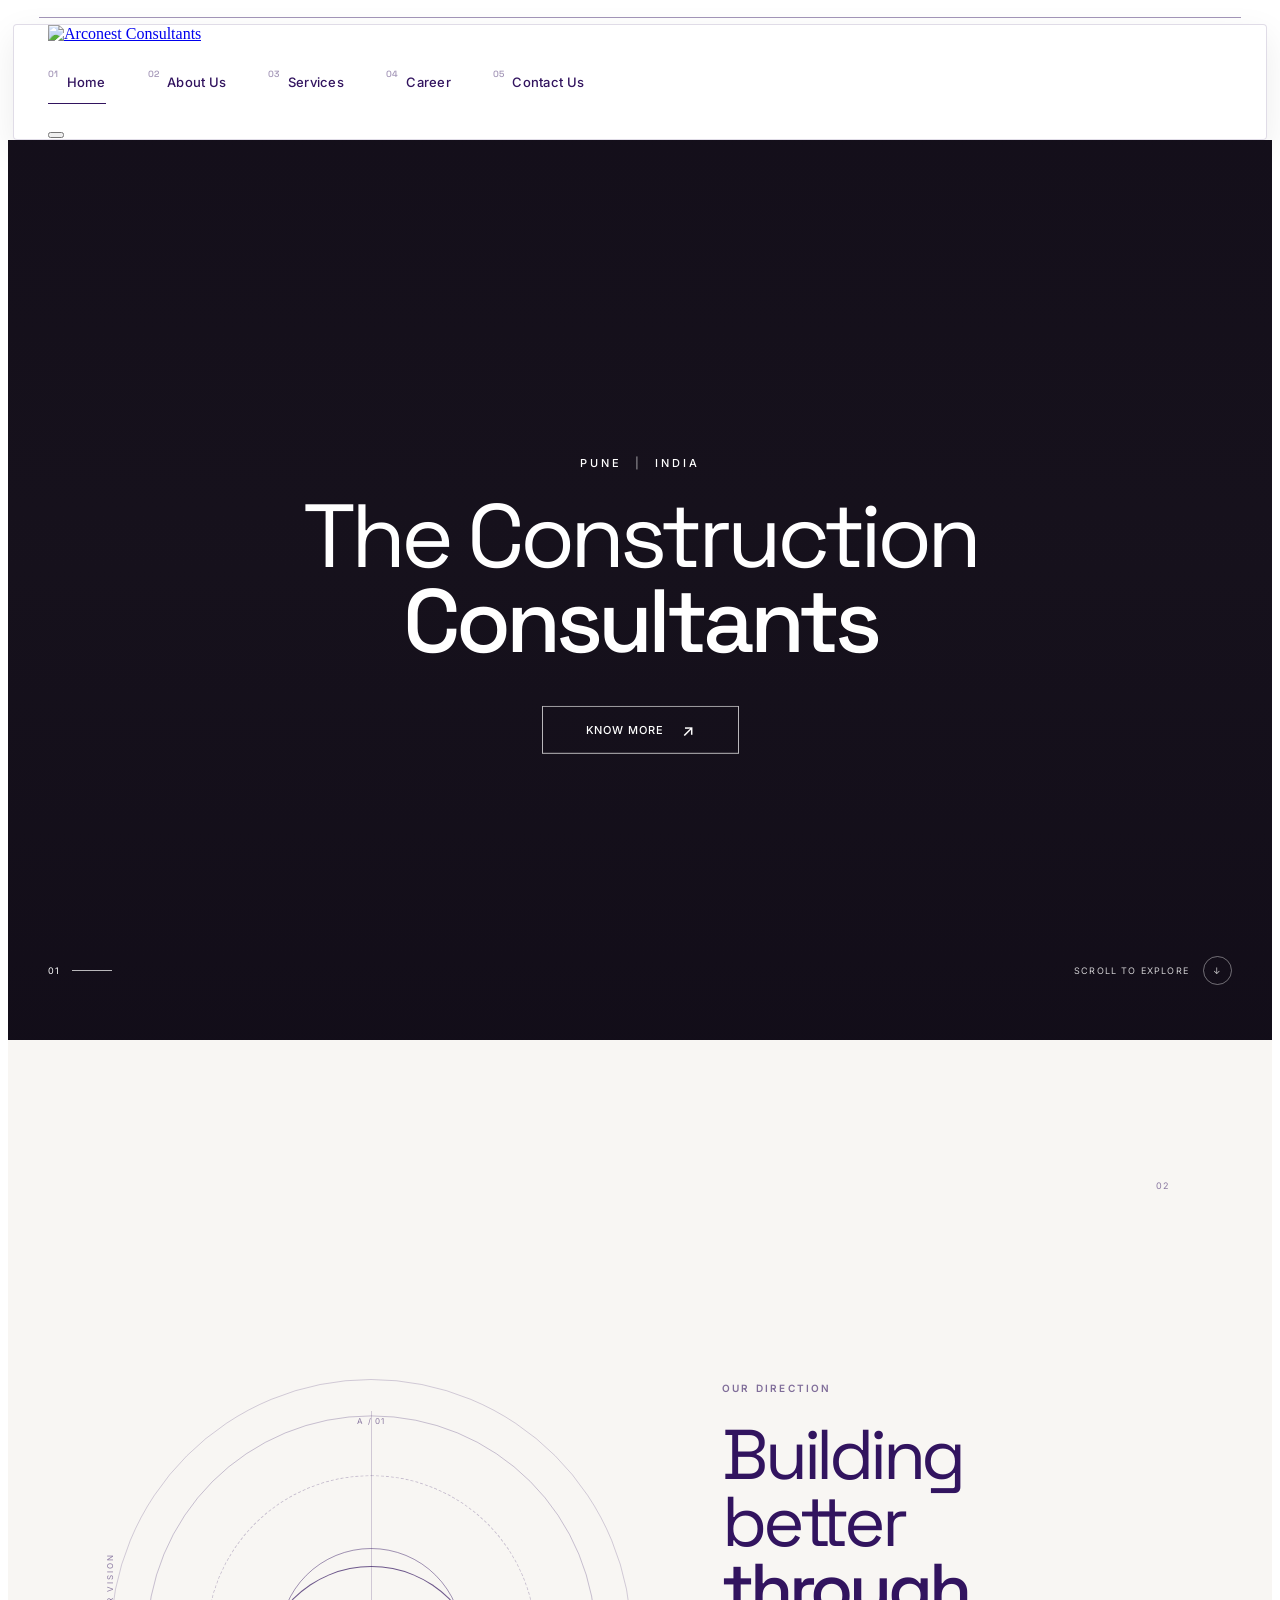
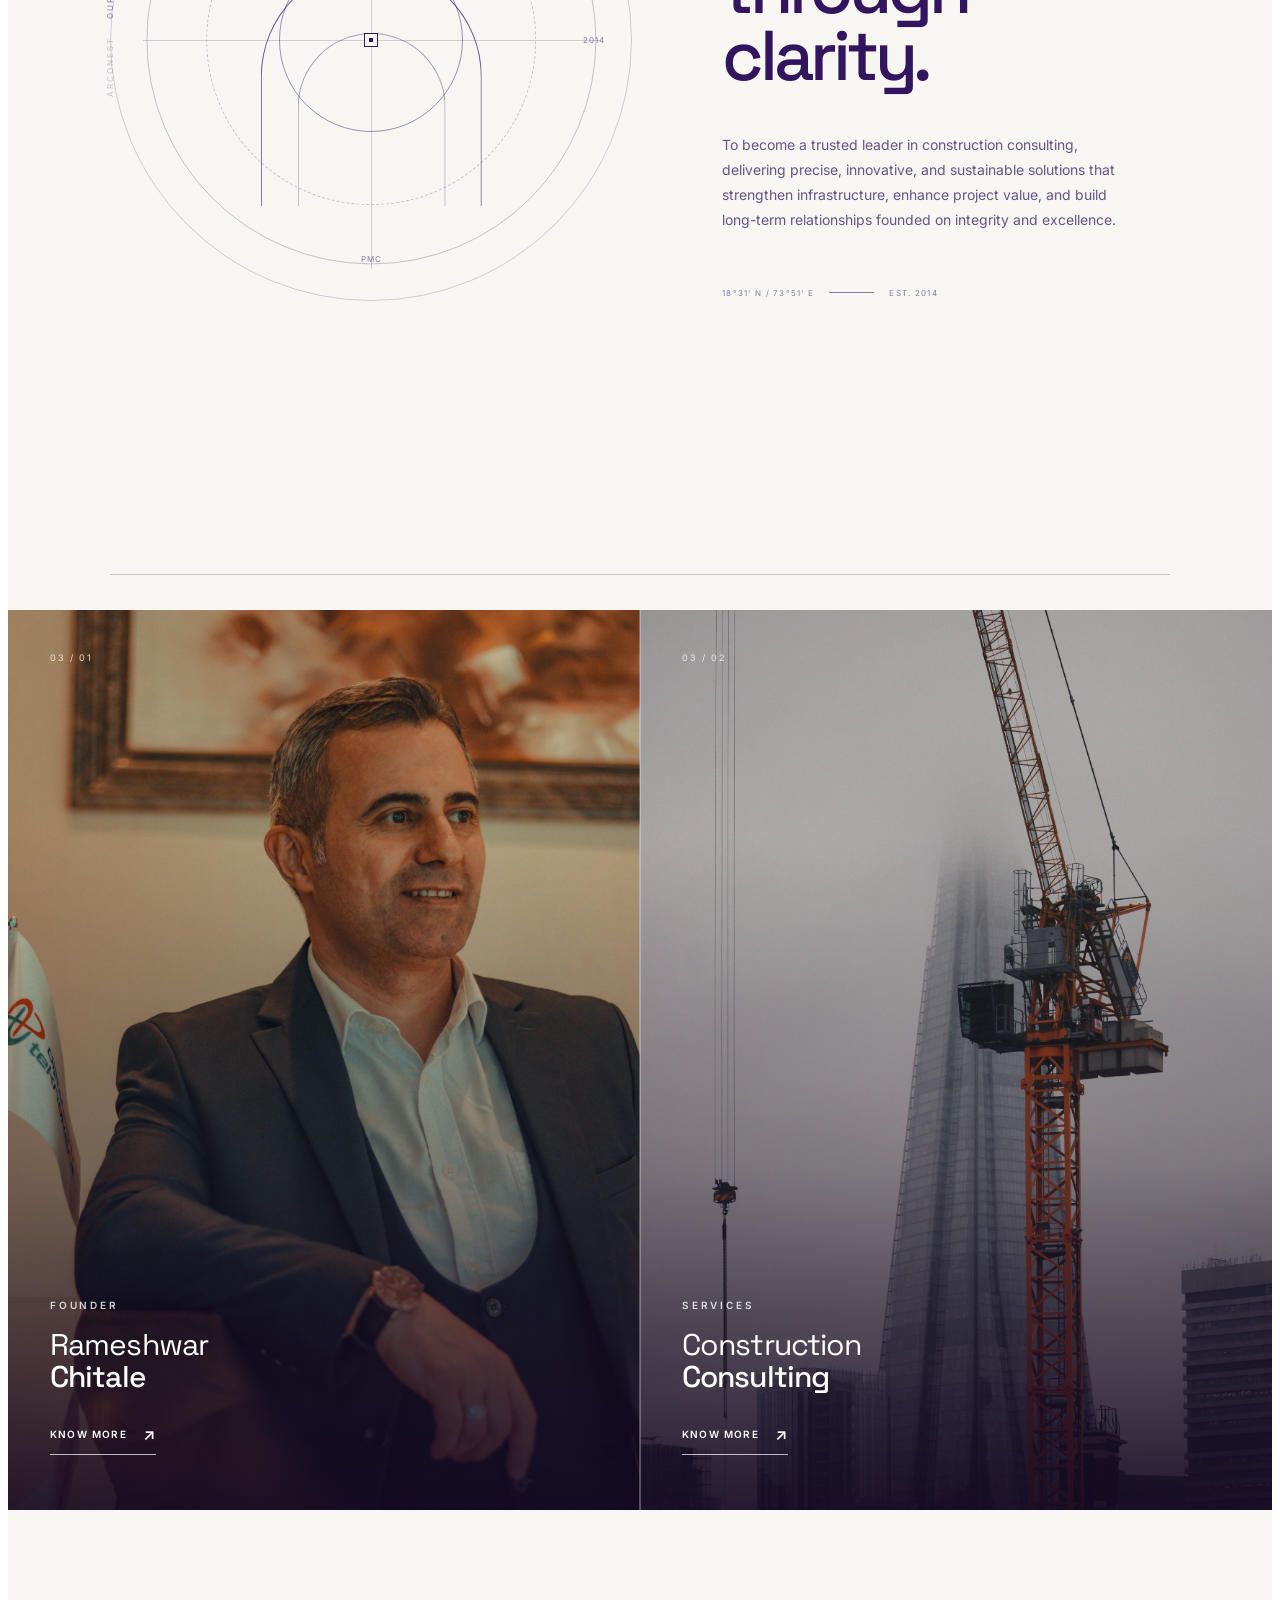
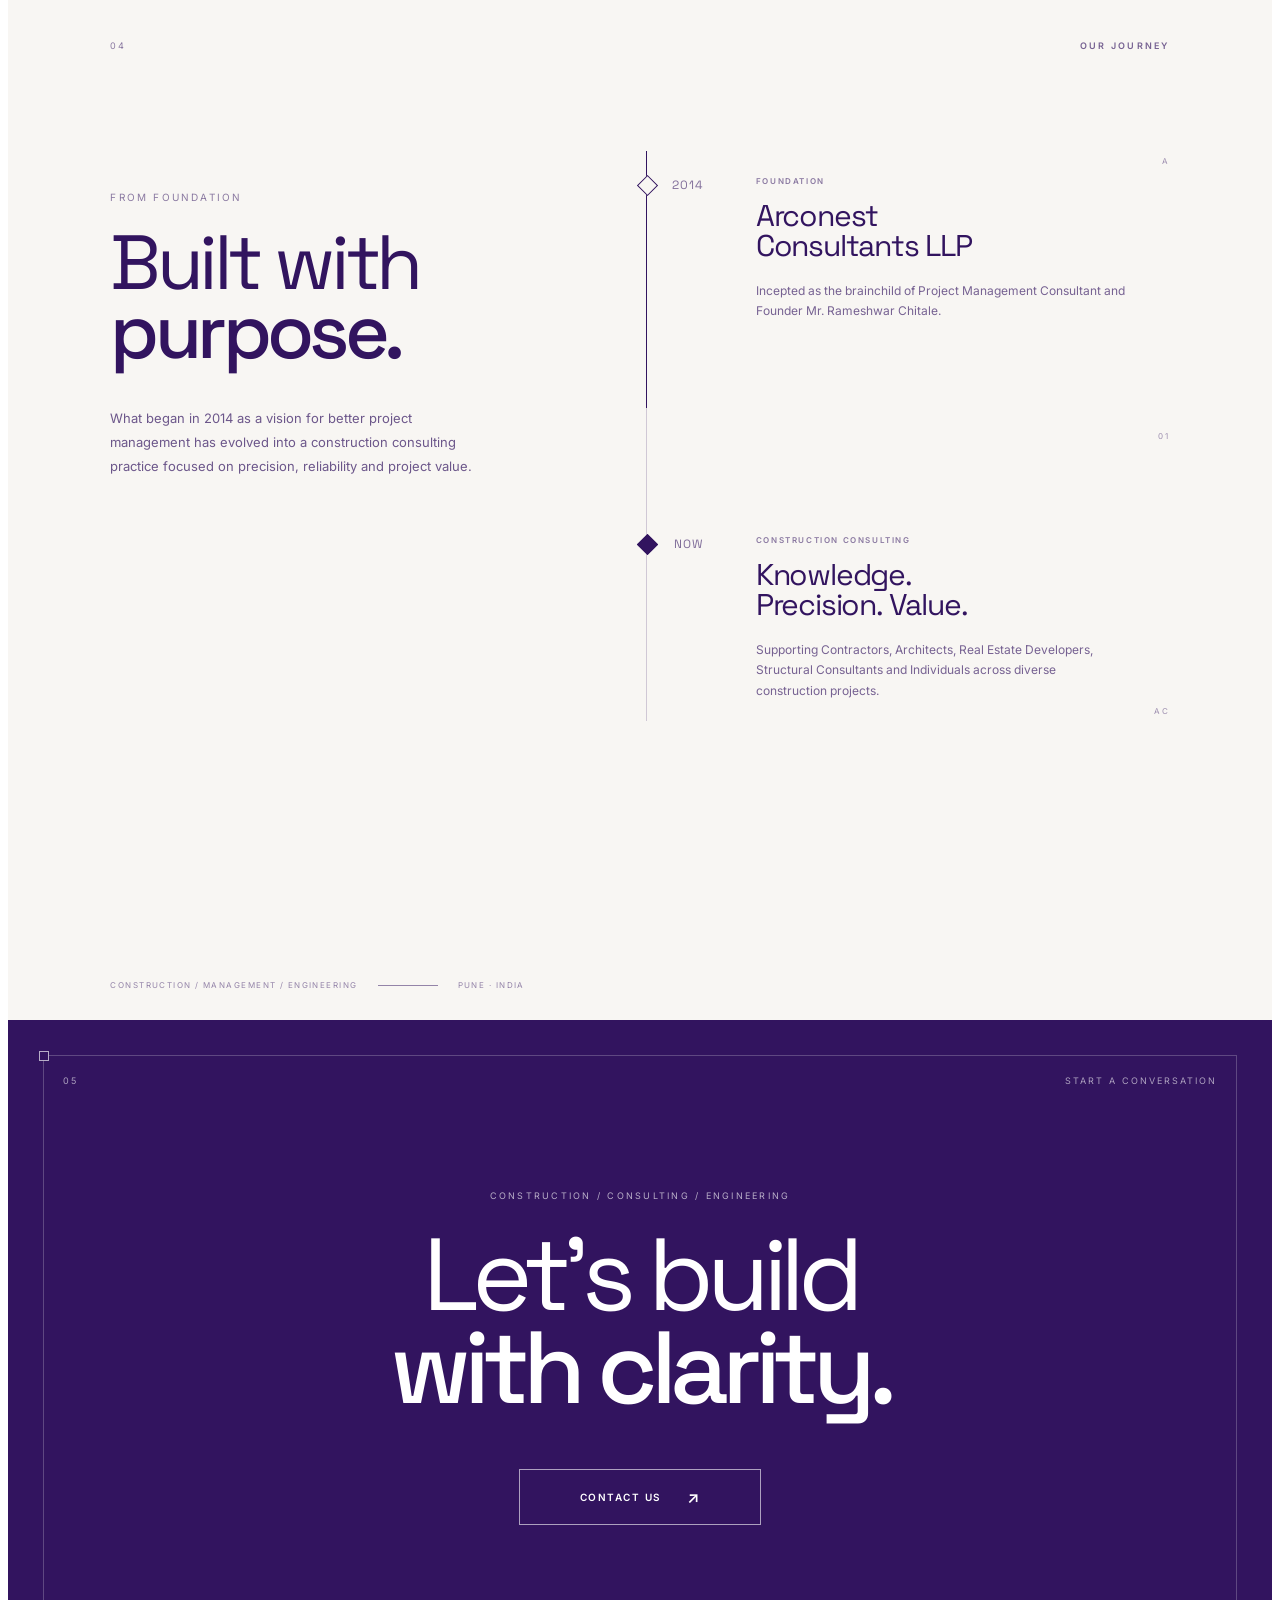
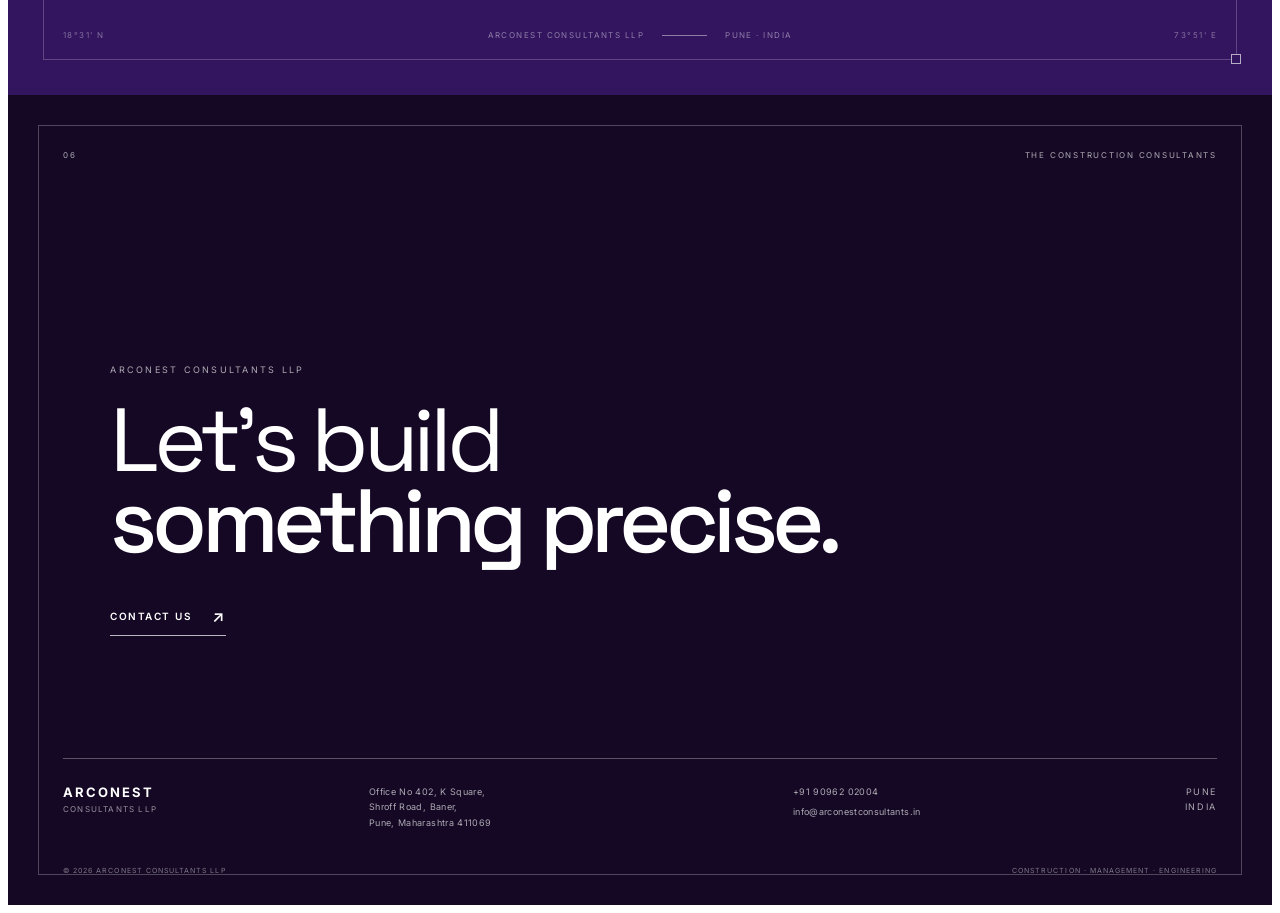
==== commit e9dd43b6: "Update index.html" ====
--- a/index.html
+++ b/index.html
@@ -32,25 +32,22 @@
 
 <body>
 
-  <!-- =========================
-     ARCONEST NAVBAR
-========================= -->
-
-<header class="arconest-header">
-
-    <!-- Architectural hanging lines -->
-    <div class="nav-hanger nav-hanger-left"></div>
-    <div class="nav-hanger nav-hanger-right"></div>
-
-    <nav class="arconest-navbar">
+ <!-- =====================================================
+     ARCONEST FLOATING GLASS NAVBAR
+===================================================== -->
+
+<header class="arconest-navbar">
+
+    <div class="navbar-inner">
 
         <!-- Logo -->
-        <a href="index.html" class="nav-logo">
-            <img src="assets/logo.png" alt="Arconest Consultants LLP">
+        <a href="index.html" class="navbar-logo" aria-label="Arconest Consultants Home">
+            <img src="assets/logo.png" alt="Arconest Consultants">
         </a>
 
+
         <!-- Desktop Navigation -->
-        <div class="desktop-nav">
+        <nav class="desktop-nav" aria-label="Main Navigation">
 
             <a href="index.html" class="nav-link active">
                 <span>01</span>
@@ -77,72 +74,147 @@
                 Contact Us
             </a>
 
-        </div>
+        </nav>
+
 
         <!-- Mobile Menu Button -->
-        <button class="menu-toggle" id="menuToggle" aria-label="Open menu">
+        <button class="menu-trigger"
+                id="menuTrigger"
+                aria-label="Open navigation"
+                aria-expanded="false">
+
+            <span class="menu-ring">
+
+                <span class="ring-line ring-line-1"></span>
+                <span class="ring-line ring-line-2"></span>
+
+                <span class="menu-dot"></span>
+
+            </span>
+
+        </button>
+
+    </div>
+
+</header>
+
+
+<!-- =====================================================
+     FULL SCREEN MOBILE MENU
+===================================================== -->
+
+<div class="mobile-menu" id="mobileMenu">
+
+    <!-- Background architectural elements -->
+    <div class="menu-architecture">
+
+        <span class="architecture-circle circle-one"></span>
+        <span class="architecture-circle circle-two"></span>
+
+        <span class="architecture-line line-horizontal"></span>
+        <span class="architecture-line line-vertical"></span>
+
+    </div>
+
+
+    <!-- Mobile menu header -->
+
+    <div class="mobile-menu-top">
+
+        <a href="index.html" class="mobile-logo">
+            <img src="assets/logo.png" alt="Arconest Consultants">
+        </a>
+
+        <button class="menu-close"
+                id="menuClose"
+                aria-label="Close navigation">
+
             <span></span>
             <span></span>
+
         </button>
 
+    </div>
+
+
+    <!-- Navigation -->
+
+    <nav class="mobile-nav" aria-label="Mobile Navigation">
+
+        <a href="index.html" class="mobile-nav-link active">
+
+            <span class="mobile-number">01</span>
+
+            <span class="mobile-link-text">
+                Home
+            </span>
+
+            <span class="mobile-arrow">↗</span>
+
+        </a>
+
+
+        <a href="about.html" class="mobile-nav-link">
+
+            <span class="mobile-number">02</span>
+
+            <span class="mobile-link-text">
+                About Us
+            </span>
+
+            <span class="mobile-arrow">↗</span>
+
+        </a>
+
+
+        <a href="services.html" class="mobile-nav-link">
+
+            <span class="mobile-number">03</span>
+
+            <span class="mobile-link-text">
+                Services
+            </span>
+
+            <span class="mobile-arrow">↗</span>
+
+        </a>
+
+
+        <a href="career.html" class="mobile-nav-link">
+
+            <span class="mobile-number">04</span>
+
+            <span class="mobile-link-text">
+                Career
+            </span>
+
+            <span class="mobile-arrow">↗</span>
+
+        </a>
+
+
+        <a href="contact.html" class="mobile-nav-link">
+
+            <span class="mobile-number">05</span>
+
+            <span class="mobile-link-text">
+                Contact Us
+            </span>
+
+            <span class="mobile-arrow">↗</span>
+
+        </a>
+
     </nav>
 
-</header>
-
-
-<!-- =========================
-     MOBILE FULLSCREEN MENU
-========================= -->
-
-<div class="mobile-menu" id="mobileMenu">
-
-    <div class="mobile-menu-top">
-
-        <span class="mobile-menu-label">
-            NAVIGATION
-        </span>
-
-        <button class="menu-close" id="menuClose" aria-label="Close menu">
-            <span></span>
-            <span></span>
-        </button>
-
-    </div>
-
-
-    <div class="mobile-navigation">
-
-        <a href="index.html" class="mobile-nav-link">
-            <span class="mobile-number">01</span>
-            <span>Home</span>
-        </a>
-
-        <a href="about.html" class="mobile-nav-link">
-            <span class="mobile-number">02</span>
-            <span>About Us</span>
-        </a>
-
-        <a href="services.html" class="mobile-nav-link">
-            <span class="mobile-number">03</span>
-            <span>Services</span>
-        </a>
-
-        <a href="career.html" class="mobile-nav-link">
-            <span class="mobile-number">04</span>
-            <span>Career</span>
-        </a>
-
-        <a href="contact.html" class="mobile-nav-link">
-            <span class="mobile-number">05</span>
-            <span>Contact Us</span>
-        </a>
-
-    </div>
-
+
+    <!-- Bottom identity -->
 
     <div class="mobile-menu-bottom">
-        <span>ARCONEST CONSULTANTS LLP</span>
-        <span>THE CONSTRUCTION CONSULTANTS</span>
+
+        <span>THE CONSTRUCTION</span>
+        <span>CONSULTANTS</span>
+
     </div>
 
 </div>
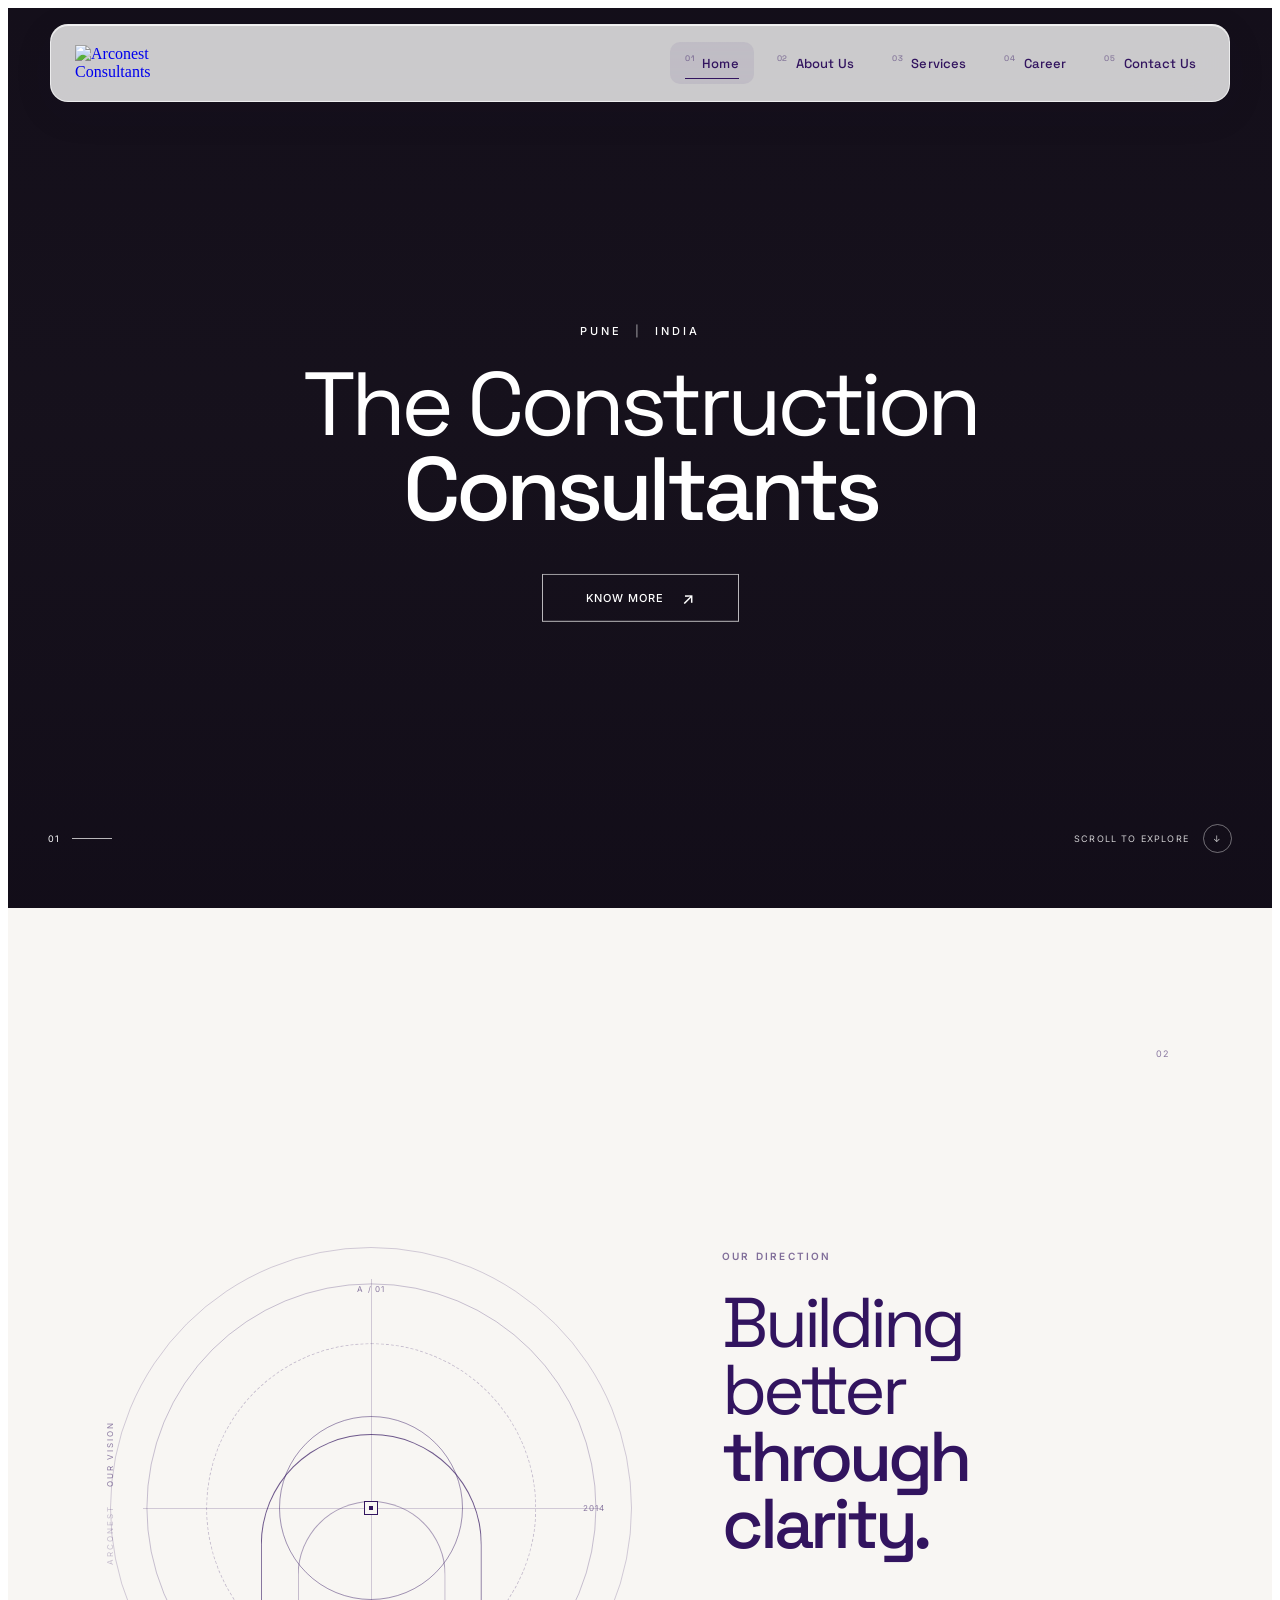
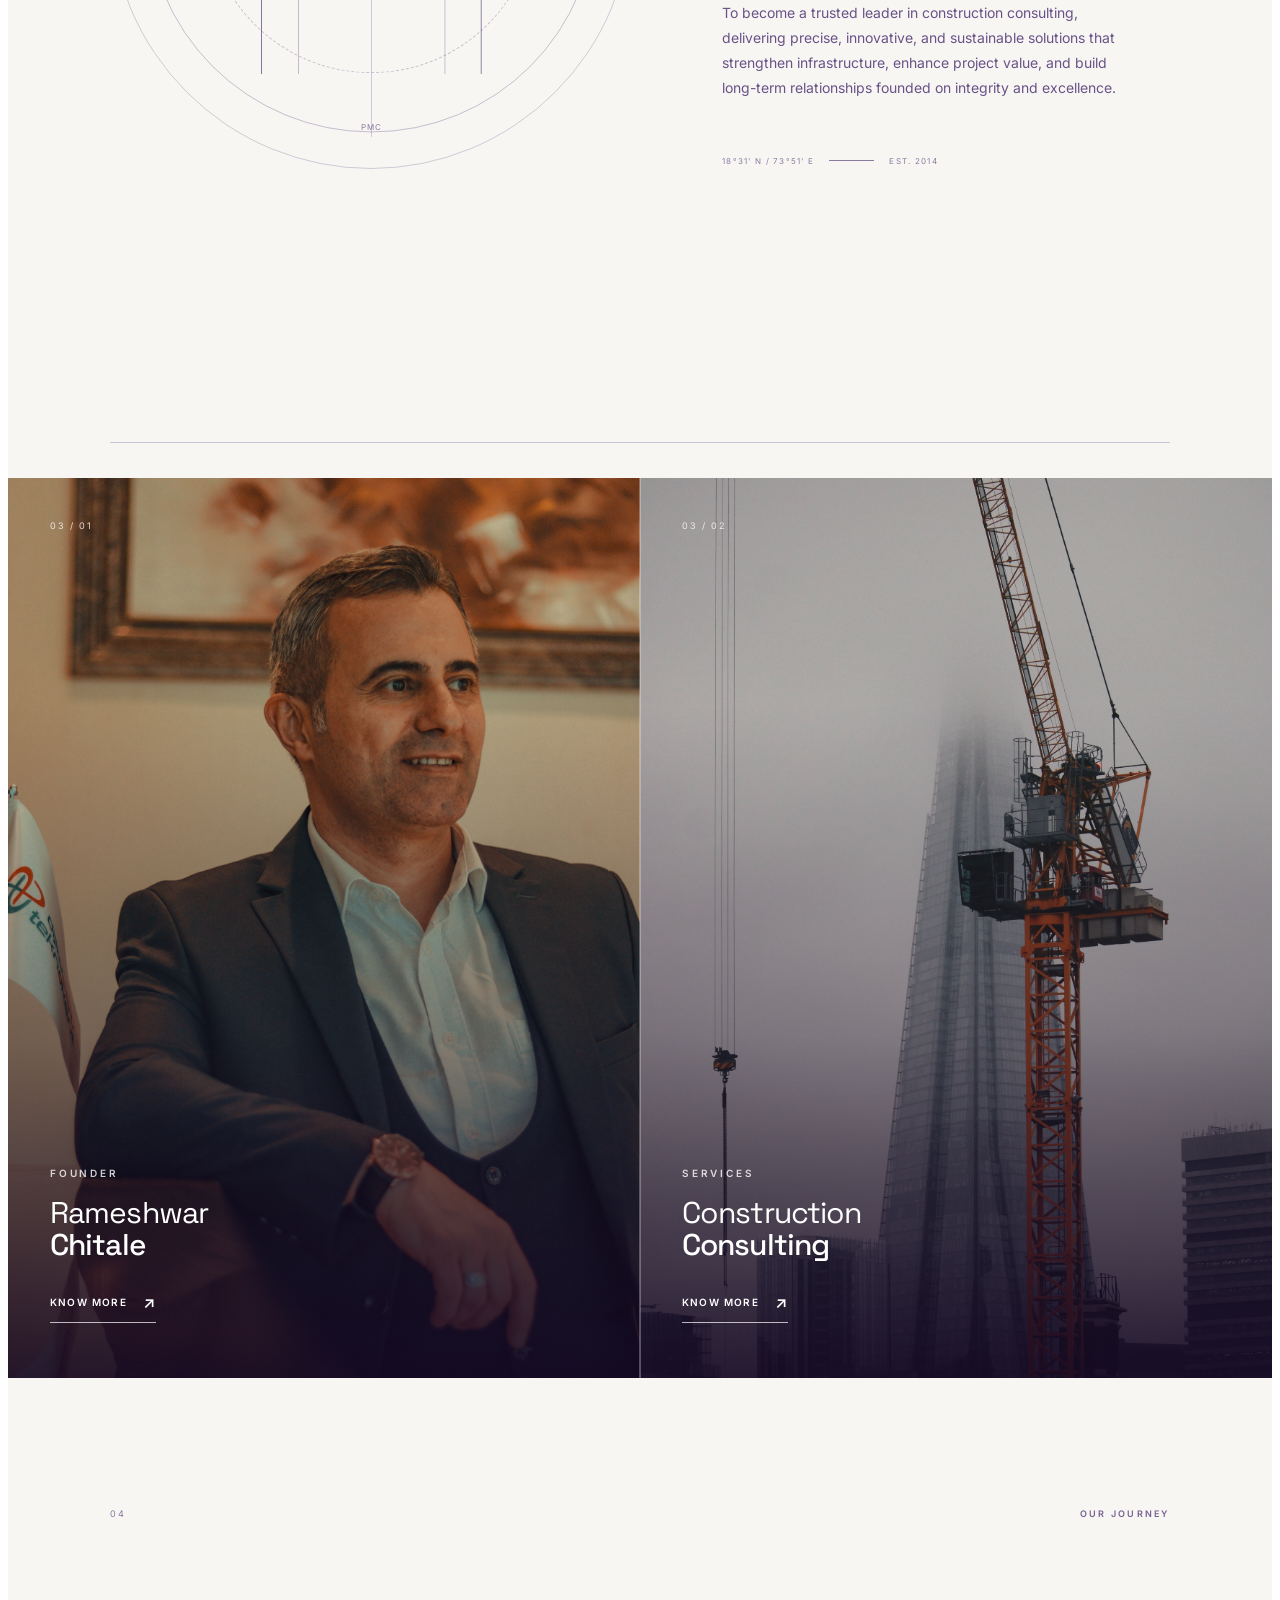
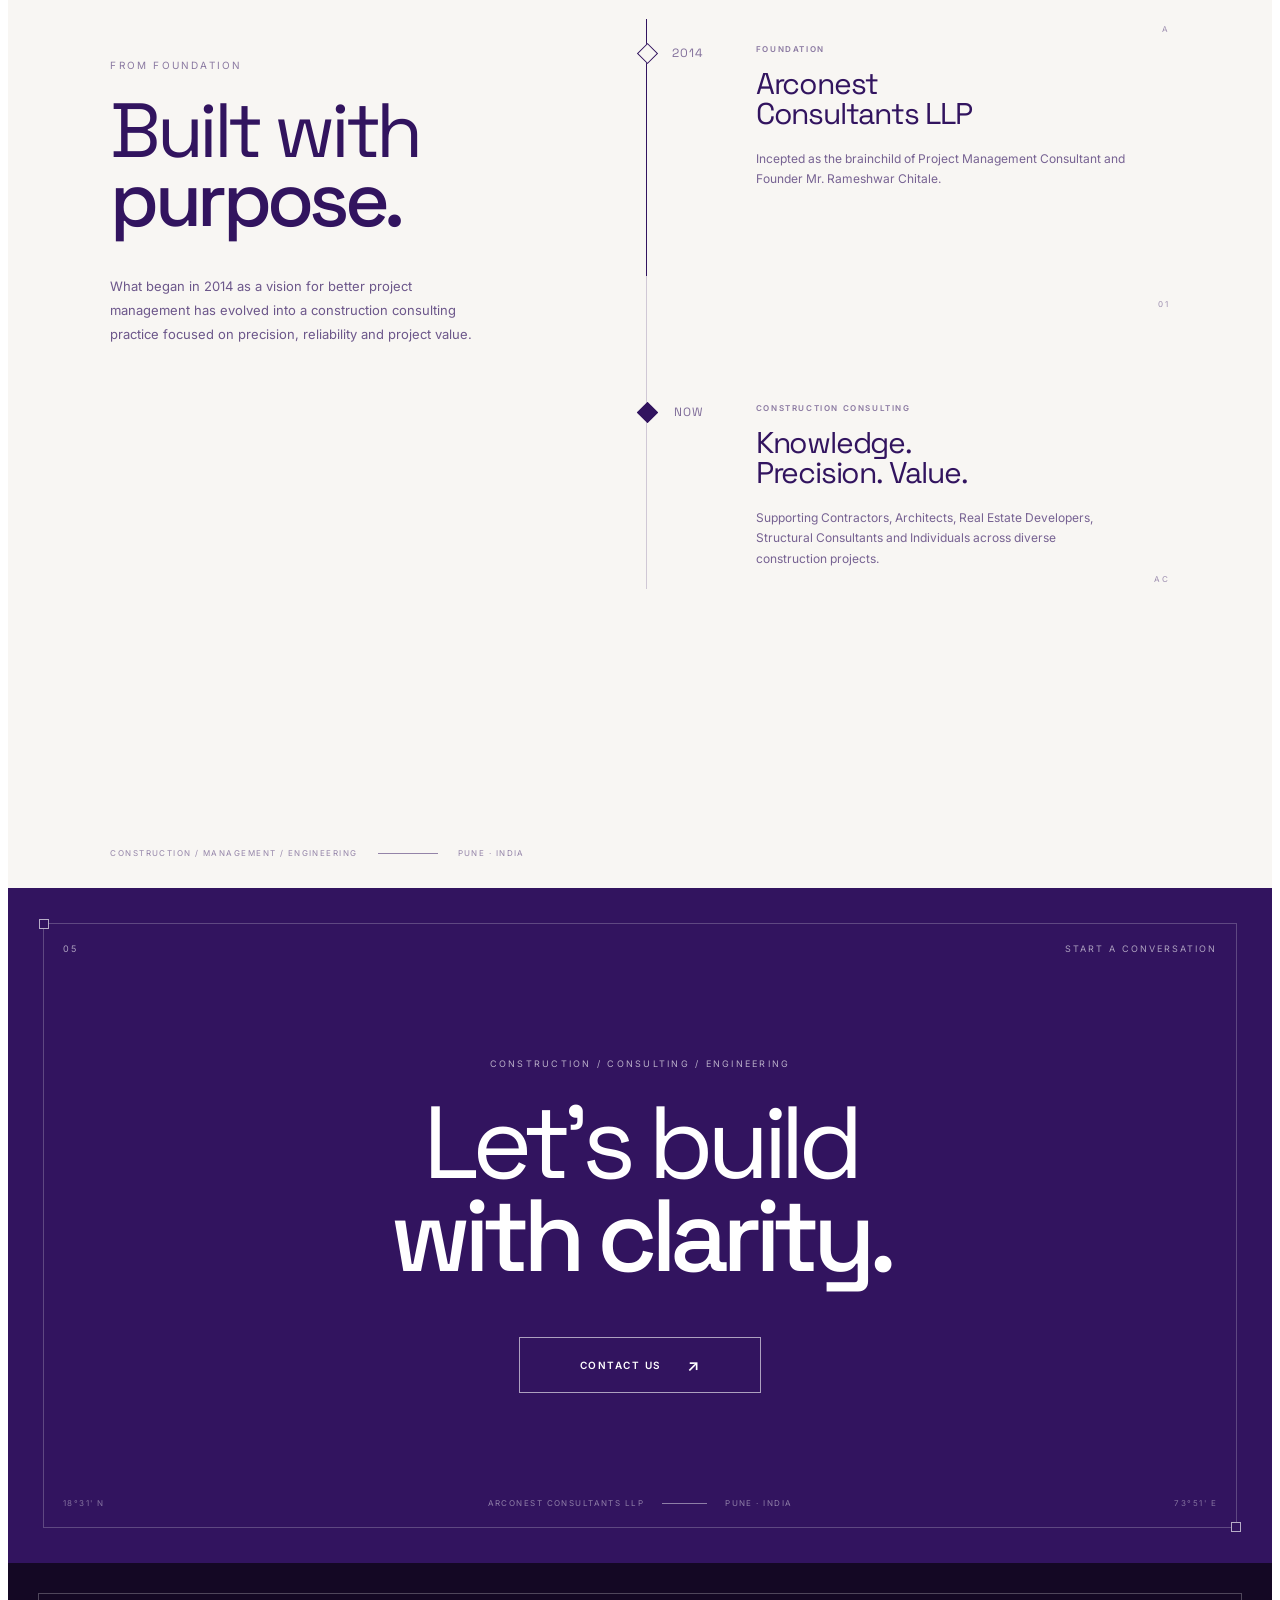
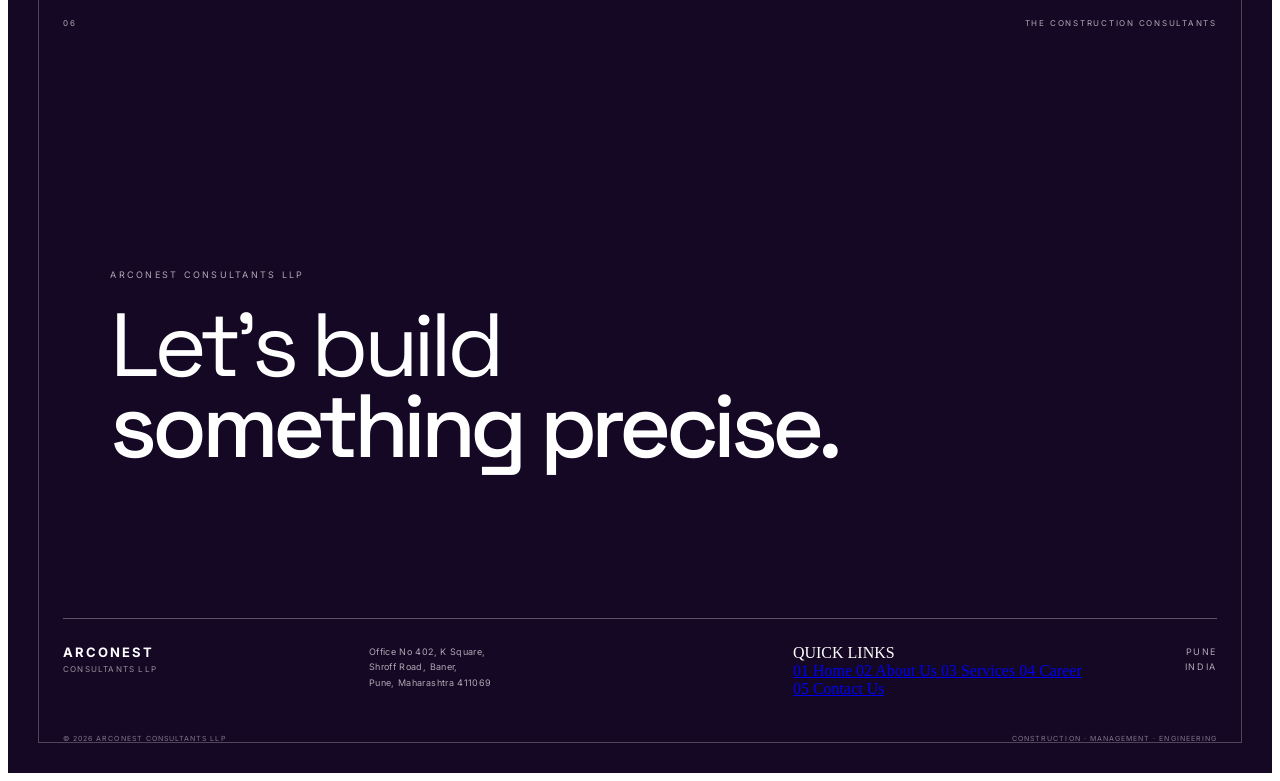
==== commit ce7eef53: "Update index.html" ====
--- a/index.html
+++ b/index.html
@@ -797,7 +797,7 @@
 
 </section>
 
-    <!-- =====================================================
+<!-- =====================================================
      06. FOOTER
 ===================================================== -->
 
@@ -818,6 +818,7 @@
                 src="assets/ar4.mp4"
                 type="video/mp4"
             >
+
         </video>
 
     </div>
@@ -857,24 +858,24 @@
         </p>
 
         <h2 class="footer-title">
+
             Let's build
-            <span>something precise.</span>
+
+            <span>
+                something precise.
+            </span>
+
         </h2>
 
-        <a
-            href="contact.html"
-            class="footer-contact"
-        >
-            Contact Us
-            <span>↗</span>
-        </a>
-
     </div>
 
 
     <!-- Bottom information -->
 
     <div class="footer-bottom">
+
+
+        <!-- Company -->
 
         <div class="footer-company">
 
@@ -889,6 +890,8 @@
         </div>
 
 
+        <!-- Address -->
+
         <div class="footer-address">
 
             Office No 402, K Square,<br>
@@ -898,18 +901,67 @@
         </div>
 
 
-        <div class="footer-contact-info">
-
-            <a href="tel:+919096202004">
-                +91 90962 02004
-            </a>
-
-            <a href="mailto:info@arconestconsultants.in">
-                info@arconestconsultants.in
-            </a>
-
-        </div>
-
+        <!-- Quick Links -->
+
+        <div class="footer-quick-links">
+
+            <span class="footer-quick-label">
+                QUICK LINKS
+            </span>
+
+
+            <nav class="footer-nav">
+
+                <a href="index.html">
+
+                    <span>01</span>
+
+                    Home
+
+                </a>
+
+
+                <a href="about.html">
+
+                    <span>02</span>
+
+                    About Us
+
+                </a>
+
+
+                <a href="services.html">
+
+                    <span>03</span>
+
+                    Services
+
+                </a>
+
+
+                <a href="career.html">
+
+                    <span>04</span>
+
+                    Career
+
+                </a>
+
+
+                <a href="contact.html">
+
+                    <span>05</span>
+
+                    Contact Us
+
+                </a>
+
+            </nav>
+
+        </div>
+
+
+        <!-- Location -->
 
         <div class="footer-location">
 
--- a/css/navbar.css
+++ b/css/navbar.css
@@ -1,527 +1,743 @@
 /* =====================================================
    ARCONEST CONSULTANTS
-   ARCHITECTURAL NAVBAR
-===================================================== */
-
-
-/* ---------- ROOT ---------- */
+   FLOATING GLASS NAVBAR
+===================================================== */
 
 :root {
-    --arconest-purple: #32145f; 
-    --arconest-purple-dark: #241044;
+    --arconest-purple: #32145f;
+    --arconest-purple-dark: #241043;
     --arconest-white: #ffffff;
-    --arconest-offwhite: #f8f7f5;
-    --arconest-line: rgba(50, 20, 95, 0.25);
-}
-
-
-/* ---------- HEADER ---------- */
-
-.arconest-header {
+
+    --glass-white: rgba(255, 255, 255, 0.78);
+    --glass-border: rgba(255, 255, 255, 0.65);
+
+    --navbar-radius: 18px;
+
+    --nav-transition: 0.45s cubic-bezier(0.22, 1, 0.36, 1);
+}
+
+
+/* =====================================================
+   NAVBAR
+===================================================== */
+
+.arconest-navbar {
     position: fixed;
+
+    top: 24px;
+    left: 50%;
+
+    transform: translateX(-50%);
+
+    width: min(1180px, calc(100% - 48px));
+
+    z-index: 9000;
+
+    pointer-events: none;
+}
+
+
+/* =====================================================
+   NAVBAR INNER
+===================================================== */
+
+.navbar-inner {
+
+    height: 76px;
+
+    padding: 0 18px 0 24px;
+
+    display: flex;
+
+    align-items: center;
+
+    justify-content: space-between;
+
+    background: var(--glass-white);
+
+    border: 1px solid var(--glass-border);
+
+    border-radius: var(--navbar-radius);
+
+    backdrop-filter: blur(22px);
+    -webkit-backdrop-filter: blur(22px);
+
+    box-shadow:
+        0 10px 40px rgba(24, 10, 45, 0.08),
+        inset 0 1px 0 rgba(255, 255, 255, 0.75);
+
+    transition:
+        height var(--nav-transition),
+        background var(--nav-transition),
+        box-shadow var(--nav-transition);
+
+    pointer-events: auto;
+}
+
+
+/* =====================================================
+   LOGO
+===================================================== */
+
+.navbar-logo {
+
+    width: 150px;
+
+    height: 100%;
+
+    display: flex;
+
+    align-items: center;
+
+    text-decoration: none;
+
+    flex-shrink: 0;
+}
+
+
+.navbar-logo img {
+
+    display: block;
+
+    width: 100%;
+
+    max-width: 145px;
+
+    height: auto;
+
+    object-fit: contain;
+}
+
+
+/* =====================================================
+   DESKTOP NAVIGATION
+===================================================== */
+
+.desktop-nav {
+
+    height: 100%;
+
+    display: flex;
+
+    align-items: center;
+
+    gap: 8px;
+}
+
+
+/* =====================================================
+   NAV LINKS
+===================================================== */
+
+.nav-link {
+
+    position: relative;
+
+    height: 42px;
+
+    padding: 0 15px;
+
+    display: flex;
+
+    align-items: center;
+
+    gap: 8px;
+
+    color: var(--arconest-purple);
+
+    text-decoration: none;
+
+    font-family:
+        "Space Grotesk",
+        "Inter",
+        sans-serif;
+
+    font-size: 13px;
+
+    font-weight: 500;
+
+    letter-spacing: 0.01em;
+
+    border-radius: 10px;
+
+    transition:
+        color 0.3s ease,
+        background 0.3s ease;
+}
+
+
+.nav-link span {
+
+    font-size: 8px;
+
+    opacity: 0.45;
+
+    letter-spacing: 0.08em;
+
+    transform: translateY(-5px);
+
+    transition:
+        opacity 0.3s ease,
+        transform 0.3s ease;
+}
+
+
+.nav-link::after {
+
+    content: "";
+
+    position: absolute;
+
+    left: 15px;
+    right: 15px;
+
+    bottom: 5px;
+
+    height: 1px;
+
+    background: var(--arconest-purple);
+
+    transform: scaleX(0);
+
+    transform-origin: right;
+
+    transition:
+        transform 0.4s cubic-bezier(0.22, 1, 0.36, 1);
+}
+
+
+.nav-link:hover {
+
+    background: rgba(50, 20, 95, 0.06);
+}
+
+
+.nav-link:hover span {
+
+    opacity: 1;
+
+    transform: translateY(-7px);
+}
+
+
+.nav-link:hover::after {
+
+    transform: scaleX(1);
+
+    transform-origin: left;
+}
+
+
+/* ACTIVE */
+
+.nav-link.active {
+
+    background: rgba(50, 20, 95, 0.07);
+}
+
+
+.nav-link.active::after {
+
+    transform: scaleX(1);
+}
+
+
+/* =====================================================
+   MOBILE MENU BUTTON
+===================================================== */
+
+.menu-trigger {
+
+    display: none;
+
+    width: 48px;
+    height: 48px;
+
+    padding: 0;
+
+    border: 0;
+
+    background: transparent;
+
+    cursor: pointer;
+
+    align-items: center;
+    justify-content: center;
+}
+
+
+/* =====================================================
+   ARCHITECTURAL RING
+===================================================== */
+
+.menu-ring {
+
+    position: relative;
+
+    width: 39px;
+    height: 39px;
+
+    border: 1px solid var(--arconest-purple);
+
+    border-radius: 50%;
+
+    display: flex;
+
+    align-items: center;
+    justify-content: center;
+
+    transition:
+        transform 0.5s ease,
+        background 0.3s ease;
+}
+
+
+.menu-ring::before {
+
+    content: "";
+
+    position: absolute;
+
+    width: 23px;
+    height: 23px;
+
+    border: 1px solid rgba(50, 20, 95, 0.45);
+
+    border-radius: 50%;
+}
+
+
+.menu-dot {
+
+    width: 5px;
+    height: 5px;
+
+    background: var(--arconest-purple);
+
+    border-radius: 50%;
+
+    transition:
+        transform 0.4s ease;
+}
+
+
+.ring-line {
+
+    position: absolute;
+
+    width: 8px;
+    height: 1px;
+
+    background: var(--arconest-purple);
+
+    transition:
+        transform 0.4s ease;
+}
+
+
+.ring-line-1 {
+    transform: rotate(45deg);
+}
+
+
+.ring-line-2 {
+    transform: rotate(-45deg);
+}
+
+
+/* HOVER */
+
+.menu-trigger:hover .menu-ring {
+
+    transform: rotate(90deg);
+
+    background: rgba(50, 20, 95, 0.06);
+}
+
+
+.menu-trigger:hover .menu-dot {
+
+    transform: scale(1.5);
+}
+
+
+/* =====================================================
+   FULL SCREEN MOBILE MENU
+===================================================== */
+
+.mobile-menu {
+
+    position: fixed;
+
+    inset: 0;
+
+    z-index: 8999;
+
+    background:
+        rgba(255, 255, 255, 0.76);
+
+    backdrop-filter: blur(35px);
+    -webkit-backdrop-filter: blur(35px);
+
+    visibility: hidden;
+
+    opacity: 0;
+
+    clip-path: circle(0% at calc(100% - 42px) 42px);
+
+    transition:
+        clip-path 0.8s cubic-bezier(0.77, 0, 0.18, 1),
+        opacity 0.3s ease,
+        visibility 0.8s;
+}
+
+
+/* OPEN */
+
+.mobile-menu.is-open {
+
+    visibility: visible;
+
+    opacity: 1;
+
+    clip-path: circle(150% at calc(100% - 42px) 42px);
+}
+
+
+/* =====================================================
+   ARCHITECTURAL BACKGROUND
+===================================================== */
+
+.menu-architecture {
+
+    position: absolute;
+
+    inset: 0;
+
+    overflow: hidden;
+
+    pointer-events: none;
+}
+
+
+.architecture-circle {
+
+    position: absolute;
+
+    border: 1px solid rgba(50, 20, 95, 0.08);
+
+    border-radius: 50%;
+}
+
+
+.circle-one {
+
+    width: 620px;
+    height: 620px;
+
+    right: -280px;
+    top: 80px;
+}
+
+
+.circle-two {
+
+    width: 900px;
+    height: 900px;
+
+    left: -600px;
+    bottom: -400px;
+}
+
+
+.architecture-line {
+
+    position: absolute;
+
+    background: rgba(50, 20, 95, 0.07);
+}
+
+
+.line-horizontal {
+
+    width: 100%;
+    height: 1px;
+
+    top: 50%;
+    left: 0;
+}
+
+
+.line-vertical {
+
+    width: 1px;
+    height: 100%;
+
     top: 0;
-    left: 0;
+    left: 50%;
+}
+
+
+/* =====================================================
+   MOBILE MENU TOP
+===================================================== */
+
+.mobile-menu-top {
+
+    position: relative;
+
+    z-index: 2;
+
+    height: 100px;
+
+    padding: 20px 24px;
+
+    display: flex;
+
+    align-items: center;
+
+    justify-content: space-between;
+}
+
+
+.mobile-logo {
+
+    width: 145px;
+
+    display: block;
+}
+
+
+.mobile-logo img {
+
     width: 100%;
-    z-index: 9999;
-
-    pointer-events: none;
-}
-
-
-/* ---------- NAVBAR ---------- */
-
-.arconest-navbar {
+
+    display: block;
+}
+
+
+/* =====================================================
+   CLOSE BUTTON
+===================================================== */
+
+.menu-close {
 
     position: relative;
 
-    width: calc(100% - 80px);
-    max-width: 1500px;
-
-    margin: 24px auto 0;
-
-    min-height: 78px;
+    width: 48px;
+    height: 48px;
+
+    border: 1px solid rgba(50, 20, 95, 0.25);
+
+    border-radius: 50%;
+
+    background: rgba(255, 255, 255, 0.35);
+
+    cursor: pointer;
+
+    transition:
+        transform 0.4s ease,
+        background 0.3s ease;
+}
+
+
+.menu-close span {
+
+    position: absolute;
+
+    width: 18px;
+    height: 1px;
+
+    left: 14px;
+
+    top: 23px;
+
+    background: var(--arconest-purple);
+}
+
+
+.menu-close span:first-child {
+
+    transform: rotate(45deg);
+}
+
+
+.menu-close span:last-child {
+
+    transform: rotate(-45deg);
+}
+
+
+.menu-close:hover {
+
+    transform: rotate(90deg);
+
+    background: rgba(50, 20, 95, 0.08);
+}
+
+
+/* =====================================================
+   MOBILE NAVIGATION
+===================================================== */
+
+.mobile-nav {
+
+    position: relative;
+
+    z-index: 2;
+
+    width: min(900px, calc(100% - 48px));
+
+    margin: 55px auto 0;
+}
+
+
+.mobile-nav-link {
+
+    position: relative;
+
+    min-height: 76px;
+
+    display: grid;
+
+    grid-template-columns: 45px 1fr 35px;
+
+    align-items: center;
+
+    border-bottom: 1px solid rgba(50, 20, 95, 0.15);
+
+    color: var(--arconest-purple);
+
+    text-decoration: none;
+
+    overflow: hidden;
+
+    transform: translateY(25px);
+
+    opacity: 0;
+
+    transition:
+        transform 0.7s cubic-bezier(0.22, 1, 0.36, 1),
+        opacity 0.5s ease,
+        padding 0.3s ease;
+}
+
+
+.mobile-menu.is-open .mobile-nav-link {
+
+    transform: translateY(0);
+
+    opacity: 1;
+}
+
+
+.mobile-menu.is-open .mobile-nav-link:nth-child(1) {
+    transition-delay: 0.12s;
+}
+
+
+.mobile-menu.is-open .mobile-nav-link:nth-child(2) {
+    transition-delay: 0.18s;
+}
+
+
+.mobile-menu.is-open .mobile-nav-link:nth-child(3) {
+    transition-delay: 0.24s;
+}
+
+
+.mobile-menu.is-open .mobile-nav-link:nth-child(4) {
+    transition-delay: 0.30s;
+}
+
+
+.mobile-menu.is-open .mobile-nav-link:nth-child(5) {
+    transition-delay: 0.36s;
+}
+
+
+.mobile-number {
+
+    font-family: "Space Grotesk", sans-serif;
+
+    font-size: 10px;
+
+    opacity: 0.5;
+}
+
+
+.mobile-link-text {
+
+    font-family:
+        "Space Grotesk",
+        "Inter",
+        sans-serif;
+
+    font-size: clamp(30px, 8vw, 52px);
+
+    font-weight: 400;
+
+    letter-spacing: -0.04em;
+}
+
+
+.mobile-arrow {
+
+    font-size: 22px;
+
+    opacity: 0.45;
+
+    transform: translate(-10px, 10px);
+
+    transition:
+        transform 0.4s ease,
+        opacity 0.3s ease;
+}
+
+
+.mobile-nav-link:hover {
+
+    padding-left: 10px;
+}
+
+
+.mobile-nav-link:hover .mobile-arrow {
+
+    opacity: 1;
+
+    transform: translate(0, 0);
+}
+
+
+/* =====================================================
+   MOBILE BOTTOM IDENTITY
+===================================================== */
+
+.mobile-menu-bottom {
+
+    position: absolute;
+
+    z-index: 2;
+
+    bottom: 28px;
+
+    left: 24px;
 
     display: flex;
-    align-items: center;
-    justify-content: space-between;
-
-    padding: 0 34px;
-
-    background: rgba(255, 255, 255, 0.96);
-
-    border: 1px solid rgba(50, 20, 95, 0.15);
-
-    border-radius: 4px;
-
-    box-shadow:
-        0 12px 35px rgba(0, 0, 0, 0.08);
-
-    pointer-events: auto;
-
-    transition:
-        transform 0.5s ease,
-        box-shadow 0.5s ease;
-}
-
-
-/* ---------- ARCHITECTURAL TOP LINE ---------- */
-
-.arconest-navbar::before {
-
-    content: "";
-
-    position: absolute;
-
-    top: -8px;
-    left: 25px;
-    right: 25px;
-
-    height: 1px;
-
-    background: var(--arconest-purple);
-
-    opacity: 0.45;
-}
-
-
-/* ---------- LOGO ---------- */
-
-.nav-logo {
-
-    display: flex;
-    align-items: center;
-
-    width: 150px;
-
-    text-decoration: none;
-}
-
-
-.nav-logo img {
-
-    display: block;
-
-    width: 100%;
-    height: auto;
-
-    object-fit: contain;
-}
-
-
-/* ---------- DESKTOP NAV ---------- */
-
-.desktop-nav {
-
-    display: flex;
-    align-items: center;
-
-    height: 100%;
-
-    gap: 42px;
-}
-
-
-/* ---------- NAV LINKS ---------- */
-
-.nav-link {
-
-    position: relative;
-
-    display: flex;
-    align-items: center;
-    gap: 8px;
-
-    height: 78px;
+
+    flex-direction: column;
+
+    font-family: "Space Grotesk", sans-serif;
+
+    font-size: 9px;
+
+    letter-spacing: 0.18em;
+
+    line-height: 1.5;
 
     color: var(--arconest-purple);
 
-    text-decoration: none;
-
-    font-family: "Inter", sans-serif;
-
-    font-size: 13px;
-
-    font-weight: 500;
-
-    letter-spacing: 0.02em;
-
-    transition: color 0.3s ease;
-}
-
-
-/* Number */
-
-.nav-link span {
-
-    font-family: "Space Grotesk", sans-serif;
-
-    font-size: 9px;
-
-    opacity: 0.45;
-
-    transform: translateY(-8px);
-
-    transition: opacity 0.3s ease;
-}
-
-
-/* Bottom architectural line */
-
-.nav-link::after {
-
-    content: "";
-
-    position: absolute;
-
-    left: 0;
-    bottom: 17px;
-
-    width: 0;
-    height: 1px;
-
-    background: var(--arconest-purple);
-
-    transition: width 0.4s cubic-bezier(.77,0,.18,1);
-}
-
-
-/* Hover */
-
-.nav-link:hover {
-
-    color: var(--arconest-purple-dark);
-}
-
-
-.nav-link:hover span {
-
-    opacity: 1;
-}
-
-
-.nav-link:hover::after {
-
-    width: 100%;
-}
-
-
-/* Active */
-
-.nav-link.active::after {
-
-    width: 100%;
-}
-
-
-/* ---------- HANGING ARCHITECTURAL LINES ---------- */
-
-.nav-hanger {
-
-    position: absolute;
-
-    top: 0;
-
-    width: 1px;
-
-    height: 24px;
-
-    background: var(--arconest-purple);
-
-    opacity: 0.45;
-
-    z-index: 1;
-}
-
-
-.nav-hanger-left {
-
-    left: calc(50% - 700px);
-
-}
-
-
-.nav-hanger-right {
-
-    right: calc(50% - 700px);
-
-}
-
-
-/* Small architectural nodes */
-
-.nav-hanger::after {
-
-    content: "";
-
-    position: absolute;
-
-    bottom: -3px;
-
-    left: 50%;
-
-    width: 6px;
-    height: 6px;
-
-    transform: translateX(-50%);
-
-    border: 1px solid var(--arconest-purple);
-
-    background: var(--arconest-white);
-
-}
-
-
-/* ---------- MOBILE BUTTON ---------- */
-
-.menu-toggle {
-
-    display: none;
-
-    width: 45px;
-    height: 45px;
-
-    border: 1px solid var(--arconest-purple);
-
-    background: transparent;
-
-    cursor: pointer;
-
-    position: relative;
-}
-
-
-/* Hamburger */
-
-.menu-toggle span {
-
-    position: absolute;
-
-    left: 12px;
-
-    width: 20px;
-    height: 1px;
-
-    background: var(--arconest-purple);
-
-    transition:
-        transform 0.4s ease,
-        top 0.4s ease;
-}
-
-
-.menu-toggle span:first-child {
-    top: 18px;
-}
-
-
-.menu-toggle span:last-child {
-    top: 25px;
-}
-
-
-/* =====================================================
-   MOBILE MENU
-===================================================== */
-
-.mobile-menu {
-
-    position: fixed;
-
-    inset: 0;
-
-    z-index: 10000;
-
-    background: var(--arconest-offwhite);
-
-    padding: 28px 30px;
-
-    display: flex;
-    flex-direction: column;
-
-    visibility: hidden;
-    opacity: 0;
-
-    transform: translateY(-20px);
-
-    transition:
-        opacity 0.45s ease,
-        transform 0.45s ease,
-        visibility 0.45s ease;
-}
-
-
-/* Open */
-
-.mobile-menu.active {
-
-    visibility: visible;
-
-    opacity: 1;
-
-    transform: translateY(0);
-}
-
-
-/* ---------- MOBILE TOP ---------- */
-
-.mobile-menu-top {
-
-    display: flex;
-
-    align-items: center;
-
-    justify-content: space-between;
-
-    padding-bottom: 25px;
-
-    border-bottom: 1px solid var(--arconest-line);
-}
-
-
-.mobile-menu-label {
-
-    font-family: "Space Grotesk", sans-serif;
-
-    font-size: 10px;
-
-    letter-spacing: 0.2em;
-
-    color: var(--arconest-purple);
-}
-
-
-/* ---------- CLOSE BUTTON ---------- */
-
-.menu-close {
-
-    position: relative;
-
-    width: 45px;
-    height: 45px;
-
-    border: 1px solid var(--arconest-purple);
-
-    background: transparent;
-
-    cursor: pointer;
-}
-
-
-.menu-close span {
-
-    position: absolute;
-
-    left: 12px;
-
-    width: 20px;
-
-    height: 1px;
-
-    background: var(--arconest-purple);
-
-    top: 21px;
-}
-
-
-.menu-close span:first-child {
-
-    transform: rotate(45deg);
-}
-
-
-.menu-close span:last-child {
-
-    transform: rotate(-45deg);
-}
-
-
-/* ---------- MOBILE NAVIGATION ---------- */
-
-.mobile-navigation {
-
-    flex: 1;
-
-    display: flex;
-
-    flex-direction: column;
-
-    justify-content: center;
-}
-
-
-/* ---------- MOBILE LINKS ---------- */
-
-.mobile-nav-link {
-
-    position: relative;
-
-    display: grid;
-
-    grid-template-columns: 50px 1fr;
-
-    align-items: center;
-
-    padding: 22px 0;
-
-    border-bottom: 1px solid var(--arconest-line);
-
-    color: var(--arconest-purple);
-
-    text-decoration: none;
-
-    font-family: "Space Grotesk", sans-serif;
-
-    font-size: clamp(30px, 8vw, 55px);
-
-    font-weight: 400;
-
-    transition:
-        padding-left 0.4s ease,
-        color 0.3s ease;
-}
-
-
-.mobile-number {
-
-    font-family: "Inter", sans-serif;
-
-    font-size: 10px;
-
-    opacity: 0.5;
-}
-
-
-/* Mobile hover */
-
-.mobile-nav-link:hover {
-
-    padding-left: 15px;
-
-    color: var(--arconest-purple-dark);
-}
-
-
-/* ---------- MOBILE BOTTOM ---------- */
-
-.mobile-menu-bottom {
-
-    display: flex;
-
-    justify-content: space-between;
-
-    gap: 20px;
-
-    padding-top: 25px;
-
-    font-family: "Inter", sans-serif;
-
-    font-size: 8px;
-
-    letter-spacing: 0.12em;
-
-    color: var(--arconest-purple);
-
-    opacity: 0.6;
+    opacity: 0.55;
 }
 
 
@@ -533,13 +749,31 @@
 
     .arconest-navbar {
 
-        width: calc(100% - 30px);
-
-        margin-top: 15px;
-
-        min-height: 68px;
-
-        padding: 0 18px;
+        top: 16px;
+
+        width: calc(100% - 32px);
+    }
+
+
+    .navbar-inner {
+
+        height: 68px;
+
+        padding: 0 10px 0 18px;
+
+        border-radius: 16px;
+    }
+
+
+    .navbar-logo {
+
+        width: 135px;
+    }
+
+
+    .navbar-logo img {
+
+        max-width: 130px;
     }
 
 
@@ -549,76 +783,99 @@
     }
 
 
-    .menu-toggle {
-
-        display: block;
-    }
-
-
-    .nav-logo {
-
-        width: 130px;
-    }
-
-
-    .nav-hanger {
-
-        display: none;
-    }
-
-}
-
-
-/* ---------- SMALL MOBILE ---------- */
-
-@media (max-width: 480px) {
+    .menu-trigger {
+
+        display: flex;
+    }
+}
+
+
+/* =====================================================
+   SMALL PHONES
+===================================================== */
+
+@media (max-width: 500px) {
 
     .arconest-navbar {
 
-        width: calc(100% - 20px);
-
-        min-height: 64px;
-
-        padding: 0 14px;
-
-        margin-top: 10px;
-    }
-
-
-    .nav-logo {
-
-        width: 115px;
-    }
-
-
-    .menu-toggle {
-
-        width: 40px;
-        height: 40px;
-    }
-
-
-    .mobile-menu {
-
-        padding: 20px;
+        top: 12px;
+
+        width: calc(100% - 24px);
+    }
+
+
+    .navbar-inner {
+
+        height: 64px;
+
+        padding-left: 14px;
+    }
+
+
+    .navbar-logo {
+
+        width: 125px;
+    }
+
+
+    .navbar-logo img {
+
+        max-width: 120px;
+    }
+
+
+    .menu-trigger {
+
+        width: 46px;
+        height: 46px;
+    }
+
+
+    .mobile-menu-top {
+
+        padding: 16px 20px;
+    }
+
+
+    .mobile-nav {
+
+        width: calc(100% - 40px);
+
+        margin-top: 40px;
     }
 
 
     .mobile-nav-link {
 
-        grid-template-columns: 35px 1fr;
-
-        font-size: 32px;
-
-        padding: 18px 0;
+        min-height: 70px;
+
+        grid-template-columns: 35px 1fr 30px;
     }
 
 
     .mobile-menu-bottom {
 
-        flex-direction: column;
-
-        gap: 8px;
-    }
-
-}
+        left: 20px;
+
+        bottom: 20px;
+    }
+}
+
+
+/* =====================================================
+   REDUCED MOTION
+===================================================== */
+
+@media (prefers-reduced-motion: reduce) {
+
+    *,
+    *::before,
+    *::after {
+
+        animation-duration: 0.01ms !important;
+
+        animation-iteration-count: 1 !important;
+
+        transition-duration: 0.01ms !important;
+    }
+}
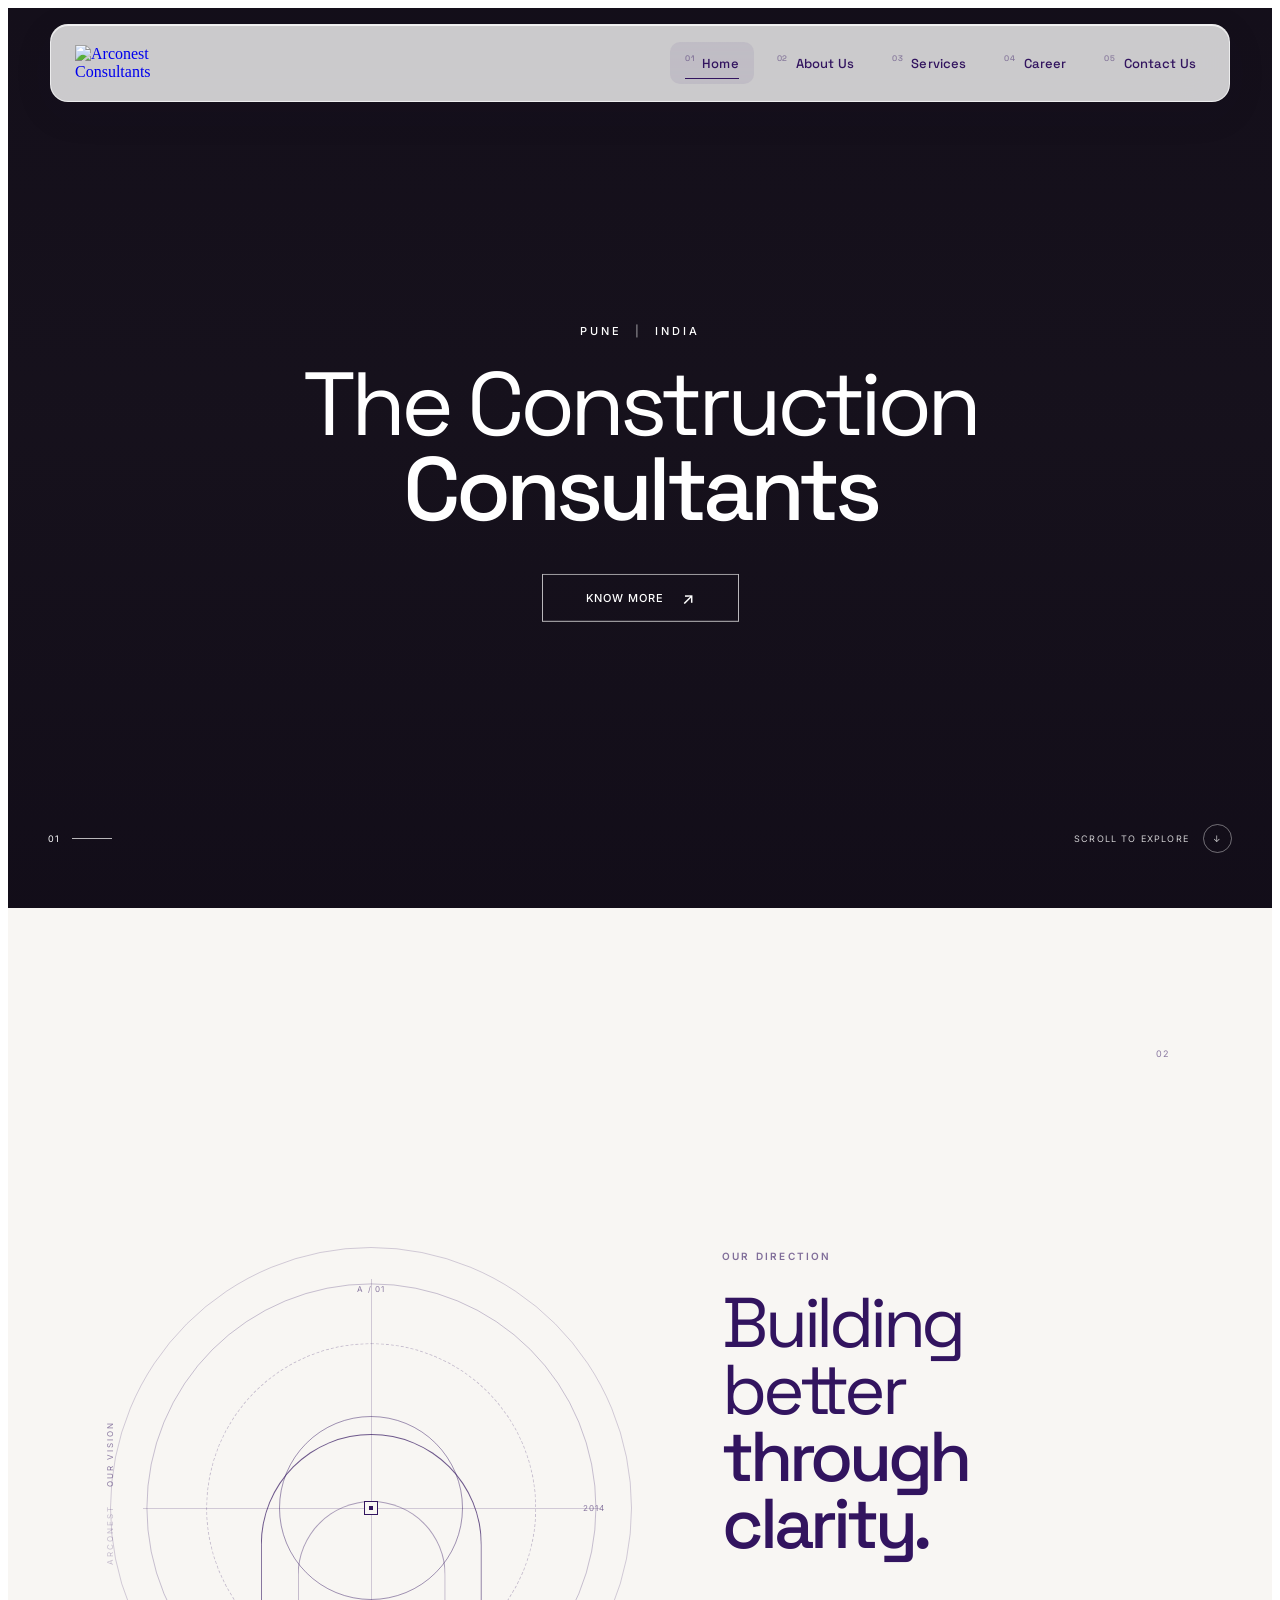
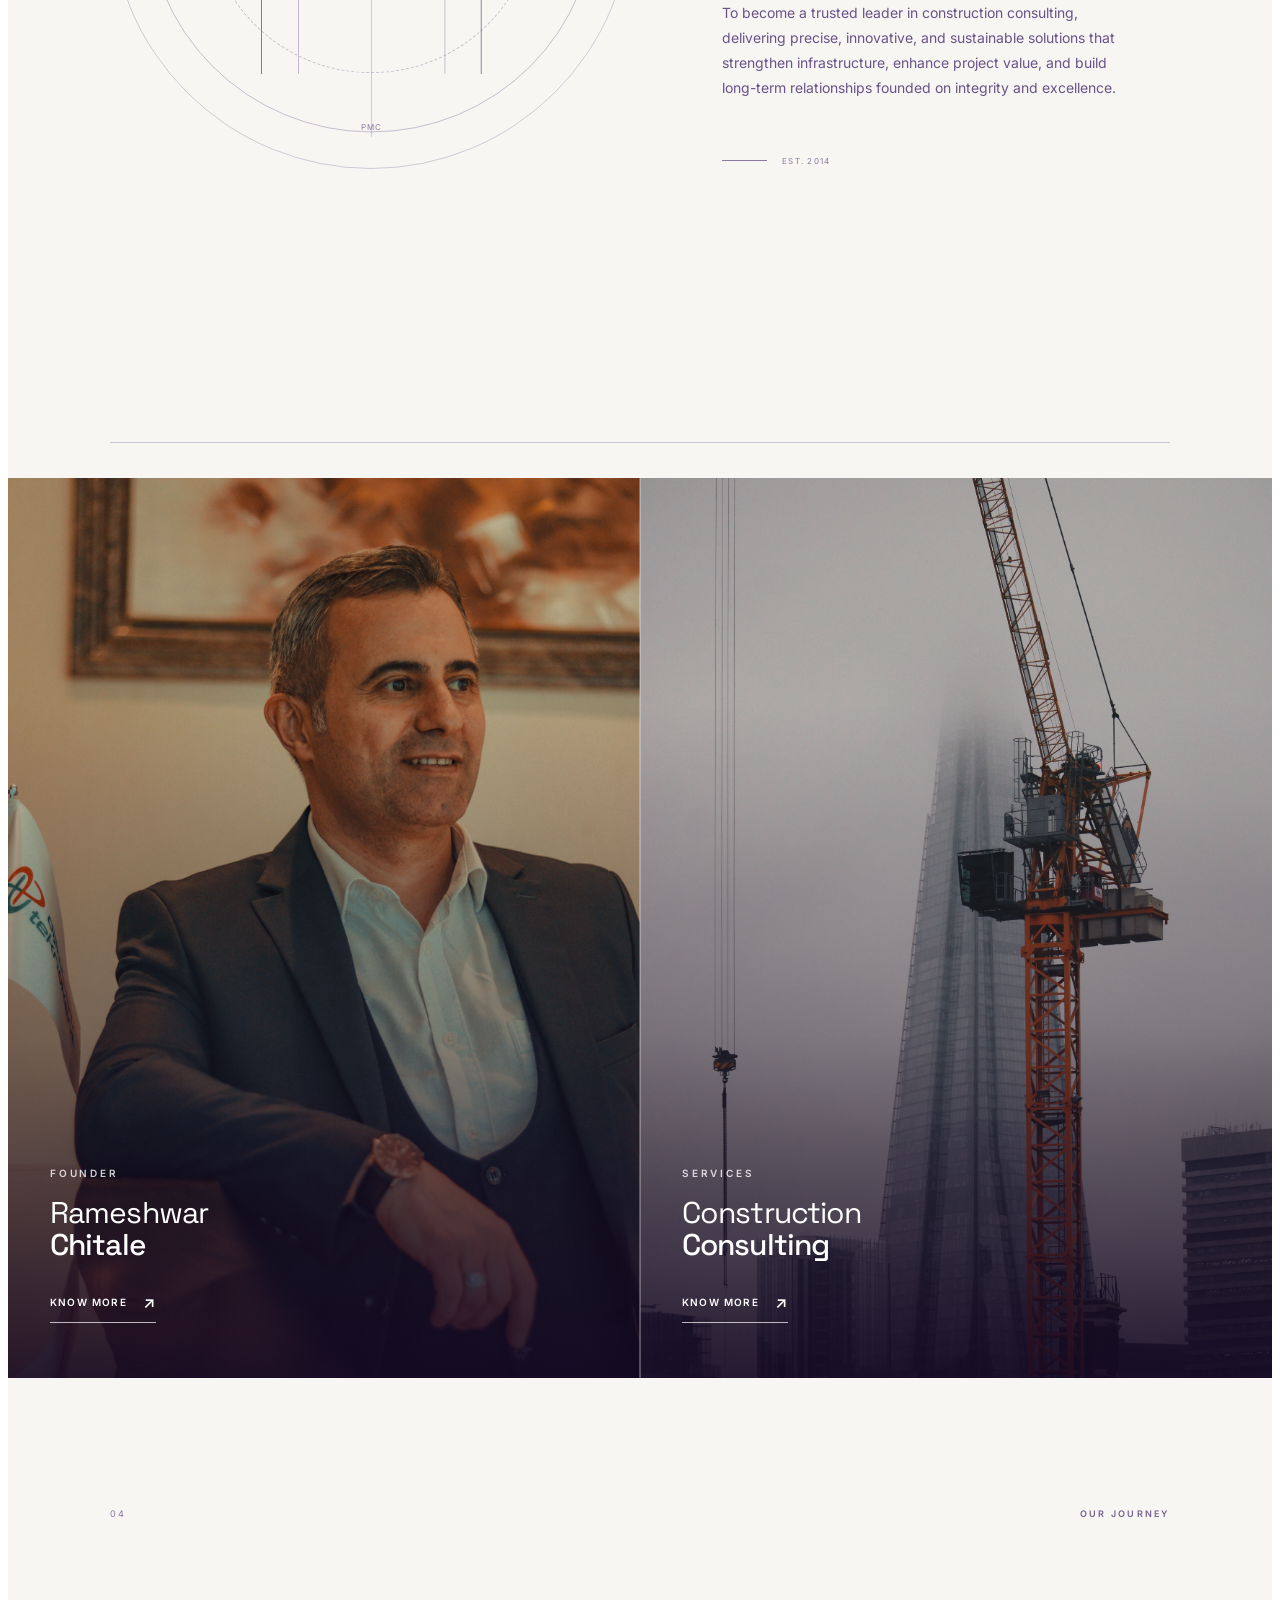
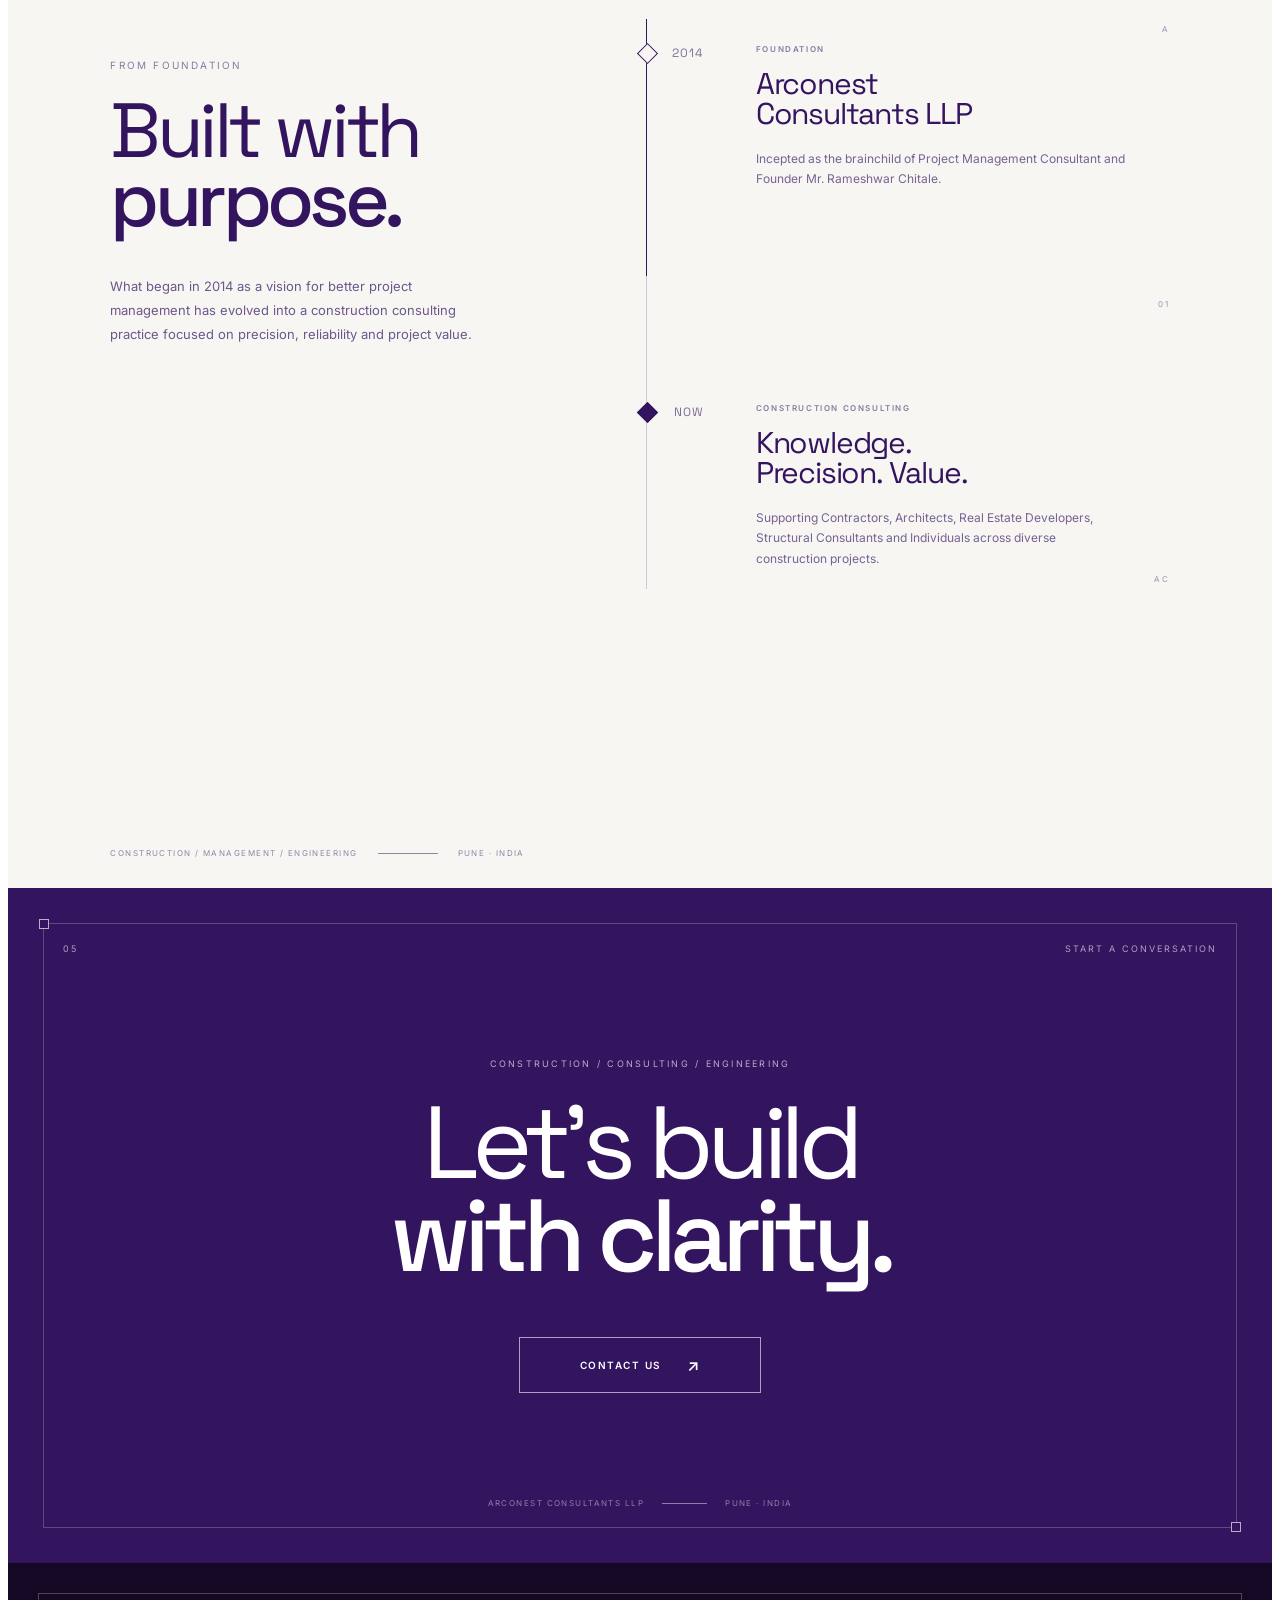
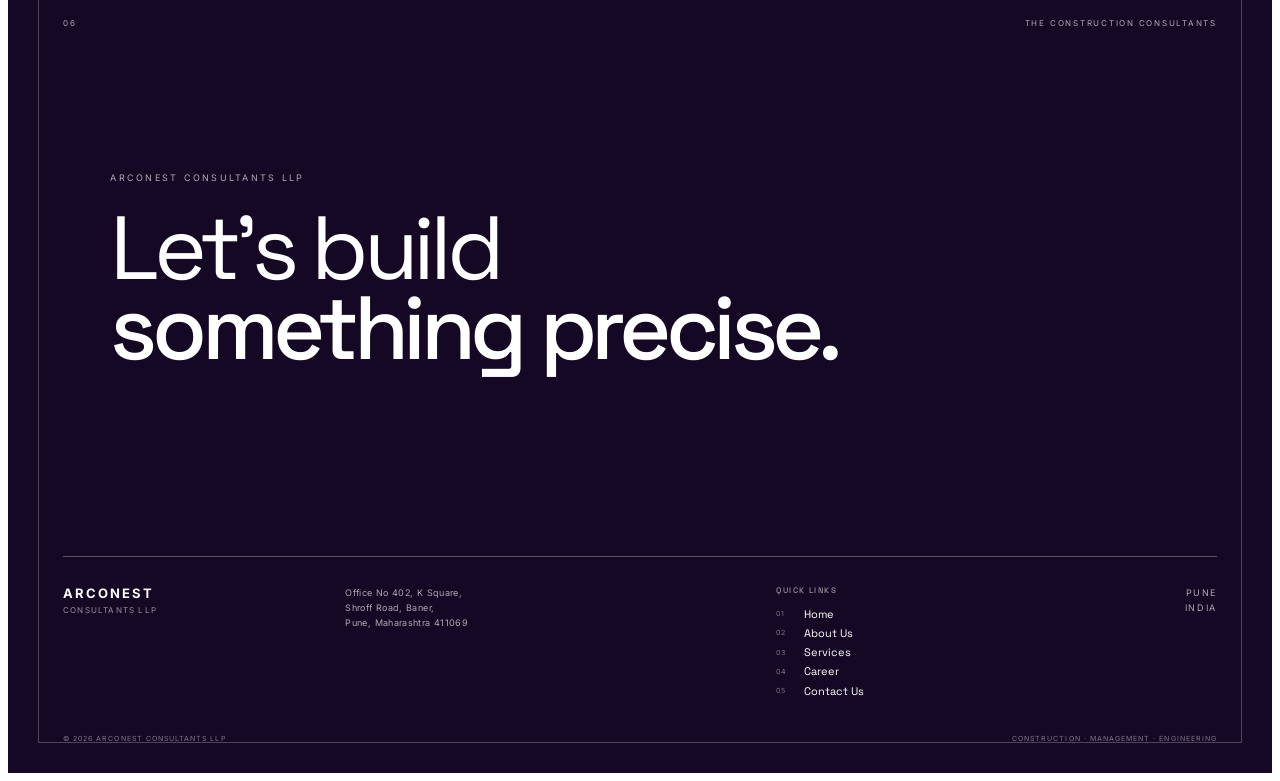
==== commit 1b4bb9ef: "Update index.html" ====
--- a/index.html
+++ b/index.html
@@ -416,9 +416,7 @@
 
         <div class="vision-bottom">
 
-            <span class="vision-coordinate">
-                18°31' N / 73°51' E
-            </span>
+        
 
             <span class="vision-line"></span>
 
@@ -459,7 +457,7 @@
 
 
         <div class="split-number">
-            03 / 01
+          
         </div>
 
 
@@ -511,7 +509,7 @@
 
 
         <div class="split-number">
-            03 / 02
+           
         </div>
 
 
@@ -771,11 +769,11 @@
     <!-- Architectural coordinates -->
 
     <div class="cta-coordinate cta-coordinate-left">
-        18°31' N
+       
     </div>
 
     <div class="cta-coordinate cta-coordinate-right">
-        73°51' E
+       
     </div>
 
 
--- a/css/footer.css
+++ b/css/footer.css
@@ -124,11 +124,13 @@
 
     z-index: 2;
 
-    top: 50%;
+    top: 38%;
+
     left: 8vw;
 
-    transform:
-        translateY(-50%);
+    transform: translateY(-50%);
+
+    max-width: 1050px;
 }
 
 
@@ -159,6 +161,8 @@
     line-height: 0.9;
 
     letter-spacing: -0.06em;
+
+    white-space: nowrap;
 }
 
 
@@ -167,66 +171,6 @@
     display: block;
 
     font-weight: 500;
-}
-
-
-/* =====================================================
-   CONTACT BUTTON
-===================================================== */
-
-.footer-contact {
-
-    display: inline-flex;
-
-    align-items: center;
-
-    gap: 20px;
-
-    margin-top: 45px;
-
-    padding-bottom: 9px;
-
-    border-bottom: 1px solid
-        rgba(255,255,255,0.7);
-
-    color: #ffffff;
-
-    text-decoration: none;
-
-    font-family: "Inter", sans-serif;
-
-    font-size: 10px;
-
-    font-weight: 600;
-
-    letter-spacing: 0.15em;
-
-    text-transform: uppercase;
-
-    transition:
-        gap 0.4s ease;
-}
-
-
-.footer-contact:hover {
-
-    gap: 30px;
-}
-
-
-.footer-contact span {
-
-    font-size: 16px;
-
-    transition:
-        transform 0.4s ease;
-}
-
-
-.footer-contact:hover span {
-
-    transform:
-        translate(4px,-4px);
 }
 
 
@@ -247,19 +191,31 @@
 
     display: grid;
 
+    /*
+       COMPANY
+       ADDRESS
+       QUICK LINKS
+       LOCATION
+    */
+
     grid-template-columns:
-        1.4fr 2fr 1.5fr 0.5fr;
-
-    gap: 30px;
-
-    padding-top: 25px;
+        1.25fr
+        2fr
+        1.4fr
+        0.65fr;
+
+    gap: 35px;
+
+    padding-top: 28px;
 
     border-top: 1px solid
-        rgba(255,255,255,0.3);
-}
-
-
-/* Company */
+        rgba(255,255,255,0.30);
+}
+
+
+/* =====================================================
+   COMPANY
+===================================================== */
 
 .footer-company {
 
@@ -291,10 +247,128 @@
 }
 
 
-/* Address */
-
-.footer-address,
-.footer-contact-info,
+/* =====================================================
+   ADDRESS
+===================================================== */
+
+.footer-address {
+
+    font-family: "Inter", sans-serif;
+
+    font-size: 9px;
+
+    line-height: 1.7;
+
+    letter-spacing: 0.04em;
+
+    opacity: 0.65;
+}
+
+
+/* =====================================================
+   QUICK LINKS
+===================================================== */
+
+.footer-quick-links {
+
+    display: flex;
+
+    flex-direction: column;
+
+    align-items: flex-start;
+
+    gap: 12px;
+}
+
+
+.footer-quick-label {
+
+    font-family: "Space Grotesk", sans-serif;
+
+    font-size: 8px;
+
+    font-weight: 500;
+
+    letter-spacing: 0.18em;
+
+    text-transform: uppercase;
+
+    color: #ffffff;
+
+    opacity: 0.55;
+}
+
+
+/* =====================================================
+   FOOTER NAVIGATION
+===================================================== */
+
+.footer-nav {
+
+    display: flex;
+
+    flex-direction: column;
+
+    gap: 5px;
+}
+
+
+.footer-nav a {
+
+    display: flex;
+
+    align-items: center;
+
+    gap: 10px;
+
+    position: relative;
+
+    color: #ffffff;
+
+    text-decoration: none;
+
+    font-family: "Space Grotesk", sans-serif;
+
+    font-size: 11px;
+
+    font-weight: 400;
+
+    line-height: 1.3;
+
+    transition:
+        transform 0.35s ease,
+        opacity 0.35s ease;
+}
+
+
+.footer-nav a span {
+
+    width: 18px;
+
+    flex-shrink: 0;
+
+    font-family: "Inter", sans-serif;
+
+    font-size: 7px;
+
+    letter-spacing: 0.08em;
+
+    opacity: 0.45;
+}
+
+
+.footer-nav a:hover {
+
+    transform: translateX(6px);
+
+    opacity: 0.65;
+}
+
+
+/* =====================================================
+   LOCATION
+===================================================== */
+
 .footer-location {
 
     font-family: "Inter", sans-serif;
@@ -303,45 +377,11 @@
 
     line-height: 1.7;
 
-    letter-spacing: 0.04em;
+    letter-spacing: 0.18em;
 
     opacity: 0.65;
-}
-
-
-/* Contact */
-
-.footer-contact-info {
-
-    display: flex;
-
-    flex-direction: column;
-
-    gap: 5px;
-}
-
-
-.footer-contact-info a {
-
-    color: #ffffff;
-
-    text-decoration: none;
-}
-
-
-.footer-contact-info a:hover {
-
-    opacity: 1;
-}
-
-
-/* Location */
-
-.footer-location {
 
     text-align: right;
-
-    letter-spacing: 0.18em;
 }
 
 
@@ -364,6 +404,8 @@
 
     justify-content: space-between;
 
+    align-items: center;
+
     font-family: "Inter", sans-serif;
 
     font-size: 7px;
@@ -375,137 +417,365 @@
 
 
 /* =====================================================
+   LARGE SCREENS
+===================================================== */
+
+@media (min-width: 1400px) {
+
+    .footer-main {
+
+        left: 8vw;
+
+    }
+
+
+    .footer-title {
+
+        font-size: 95px;
+
+    }
+
+}
+
+
+/* =====================================================
    TABLET
 ===================================================== */
 
-@media (max-width: 900px) {
+@media (max-width: 1000px) {
+
+    .site-footer {
+
+        min-height: 800px;
+
+    }
+
 
     .footer-main {
 
+        top: 34%;
+
         left: 7vw;
+
+        right: 7vw;
+
+    }
+
+
+    .footer-title {
+
+        font-size:
+            clamp(52px, 8vw, 80px);
+
     }
 
 
     .footer-bottom {
 
+        left: 45px;
+
+        right: 45px;
+
         grid-template-columns:
-            1fr 1fr;
-
-        row-gap: 25px;
-    }
-
+            1fr
+            1.5fr
+            1fr
+            0.7fr;
+
+        gap: 20px;
+
+    }
+
+}
+
+
+/* =====================================================
+   MOBILE
+===================================================== */
+
+@media (max-width: 700px) {
+
+    .site-footer {
+
+        min-height: 100svh;
+
+        height: auto;
+
+    }
+
+
+    /* Frame */
+
+    .footer-frame {
+
+        inset: 18px;
+
+    }
+
+
+    /* Top */
+
+    .footer-top {
+
+        top: 38px;
+
+        left: 35px;
+
+        right: 35px;
+
+    }
+
+
+    .footer-number,
+    .footer-label {
+
+        font-size: 7px;
+
+        letter-spacing: 0.16em;
+
+    }
+
+
+    /* Main */
+
+    .footer-main {
+
+        position: absolute;
+
+        top: 31%;
+
+        left: 30px;
+
+        right: 30px;
+
+        transform: none;
+
+        max-width: none;
+
+    }
+
+
+    .footer-eyebrow {
+
+        margin-bottom: 20px;
+
+        font-size: 7px;
+
+        letter-spacing: 0.20em;
+
+    }
+
+
+    .footer-title {
+
+        font-size:
+            clamp(43px, 12.5vw, 65px);
+
+        line-height: 0.93;
+
+        letter-spacing: -0.055em;
+
+        white-space: normal;
+
+    }
+
+
+    /* Bottom */
+
+    .footer-bottom {
+
+        position: absolute;
+
+        left: 35px;
+
+        right: 35px;
+
+        bottom: 78px;
+
+        padding-top: 20px;
+
+        display: grid;
+
+        grid-template-columns: 1fr 1fr;
+
+        gap: 25px 20px;
+
+    }
+
+
+    /* Company */
+
+    .footer-company strong {
+
+        font-size: 12px;
+
+    }
+
+
+    .footer-company span {
+
+        font-size: 7px;
+
+    }
+
+
+    /* Address */
+
+    .footer-address {
+
+        font-size: 8px;
+
+        line-height: 1.6;
+
+    }
+
+
+    /* Quick links */
+
+    .footer-quick-links {
+
+        gap: 11px;
+
+    }
+
+
+    .footer-quick-label {
+
+        font-size: 7px;
+
+    }
+
+
+    .footer-nav {
+
+        display: grid;
+
+        grid-template-columns:
+            repeat(2, minmax(75px, auto));
+
+        column-gap: 22px;
+
+        row-gap: 7px;
+
+    }
+
+
+    .footer-nav a {
+
+        font-size: 10px;
+
+        gap: 7px;
+
+    }
+
+
+    .footer-nav a span {
+
+        width: 14px;
+
+        font-size: 6px;
+
+    }
+
+
+    /* Location */
 
     .footer-location {
 
+        font-size: 8px;
+
         text-align: left;
-    }
-
-}
-
-
-/* =====================================================
-   MOBILE
-===================================================== */
-
-@media (max-width: 600px) {
+
+        line-height: 1.6;
+
+    }
+
+
+    /* Copyright */
+
+    .footer-copyright {
+
+        left: 35px;
+
+        right: 35px;
+
+        bottom: 28px;
+
+        flex-direction: column;
+
+        align-items: flex-start;
+
+        gap: 5px;
+
+        font-size: 6px;
+
+        line-height: 1.4;
+
+    }
+
+}
+
+
+/* =====================================================
+   SMALL PHONES
+===================================================== */
+
+@media (max-width: 450px) {
 
     .site-footer {
 
-        min-height: 100svh;
-    }
-
-
-    .footer-frame {
-
-        inset: 20px;
-    }
-
-
-    .footer-top {
-
-        top: 40px;
-
-        left: 40px;
-        right: 40px;
+        min-height: 900px;
+
     }
 
 
     .footer-main {
 
-        top: 43%;
-
-        left: 30px;
-        right: 30px;
-
-        transform:
-            translateY(-50%);
-    }
-
-
-    .footer-eyebrow {
-
-        font-size: 7px;
-
-        line-height: 1.6;
+        top: 27%;
+
     }
 
 
     .footer-title {
 
         font-size:
-            clamp(45px, 13vw, 65px);
-
-        line-height: 0.94;
-    }
-
-
-    .footer-contact {
-
-        margin-top: 35px;
+            clamp(40px, 12vw, 56px);
+
     }
 
 
     .footer-bottom {
 
-        left: 40px;
-        right: 40px;
+        grid-template-columns: 1fr;
 
         bottom: 75px;
 
-        grid-template-columns: 1fr 1fr;
-
-        gap: 25px 15px;
-
-        padding-top: 20px;
-    }
-
-
-    .footer-address,
-    .footer-contact-info,
+        gap: 20px;
+
+    }
+
+
+    .footer-quick-links {
+
+        grid-column: auto;
+
+    }
+
+
+    .footer-nav {
+
+        grid-template-columns:
+            repeat(2, 1fr);
+
+        width: 100%;
+
+    }
+
+
     .footer-location {
 
-        font-size: 8px;
-    }
-
-
-    .footer-location {
-
         text-align: left;
-    }
-
-
-    .footer-copyright {
-
-        left: 40px;
-        right: 40px;
-
-        bottom: 35px;
-
-        flex-direction: column;
-
-        gap: 5px;
-
-        font-size: 6px;
-    }
-
-}
+
+    }
+
+}
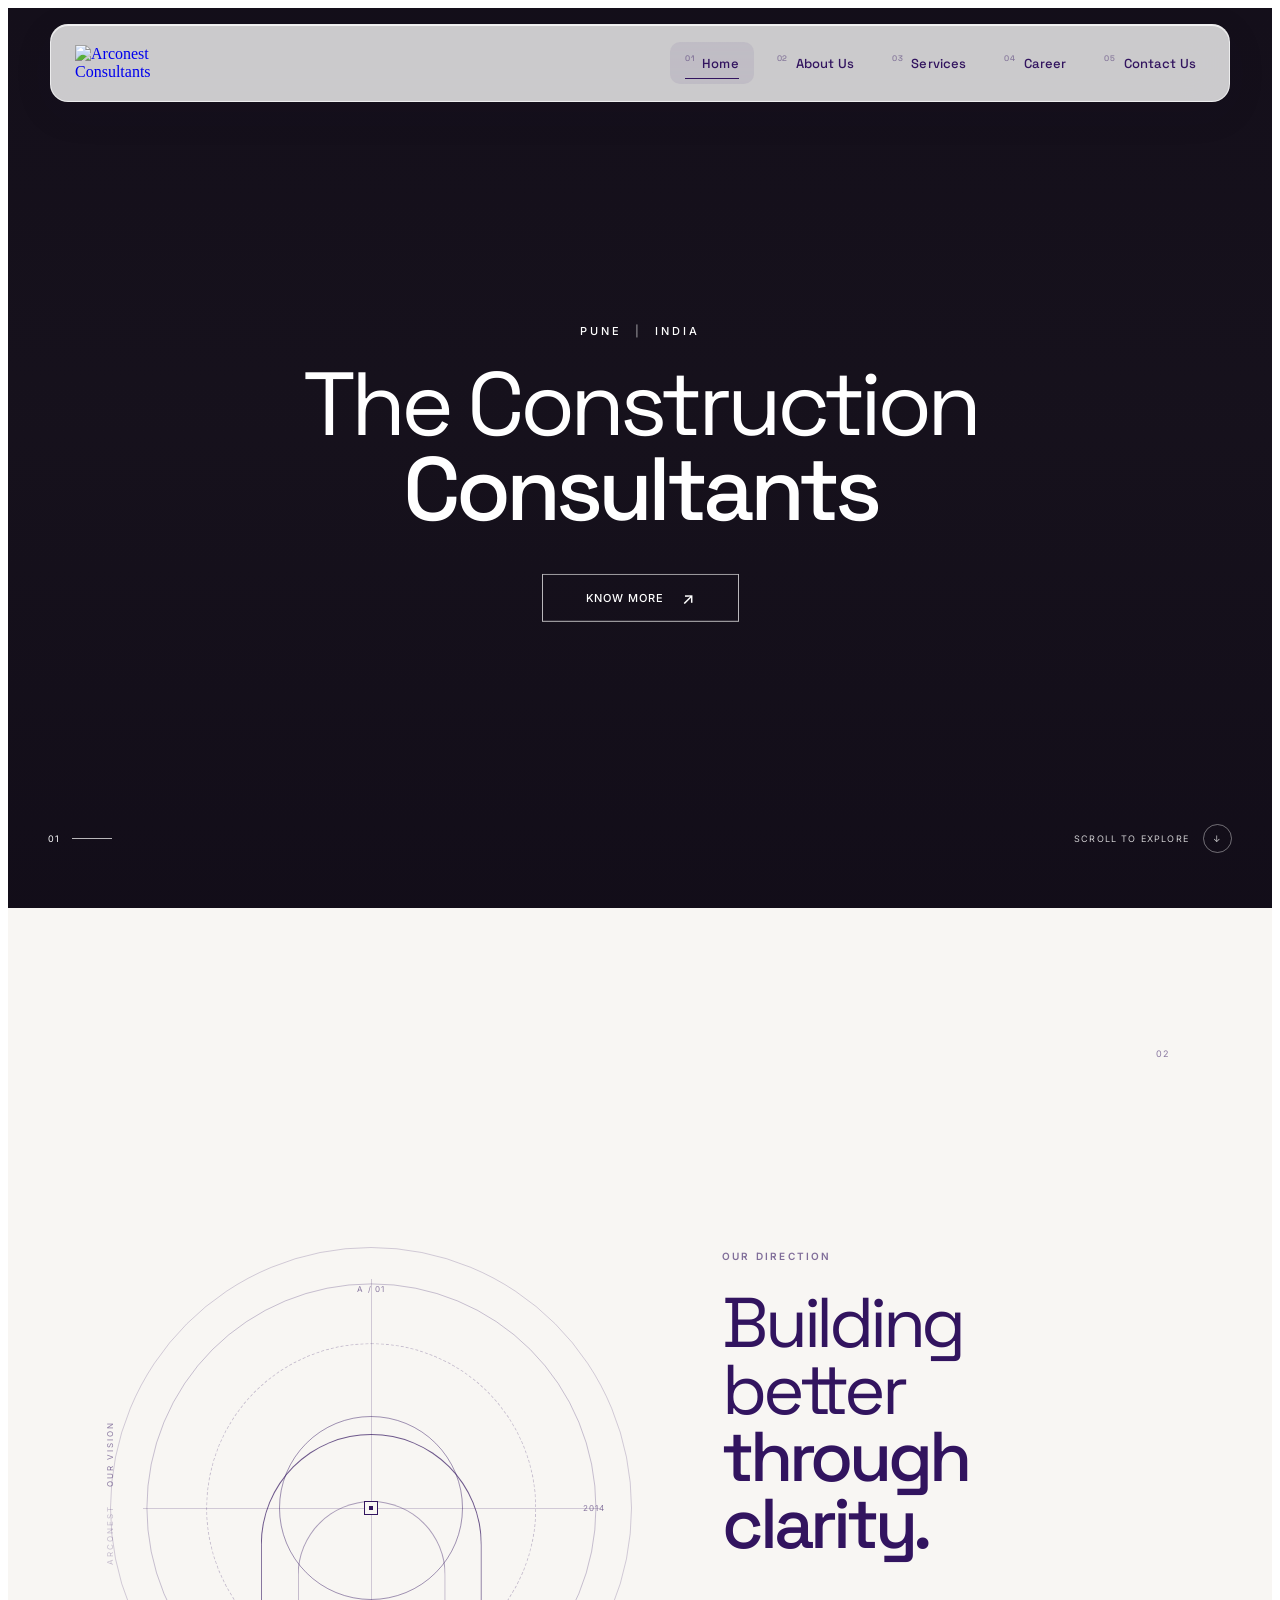
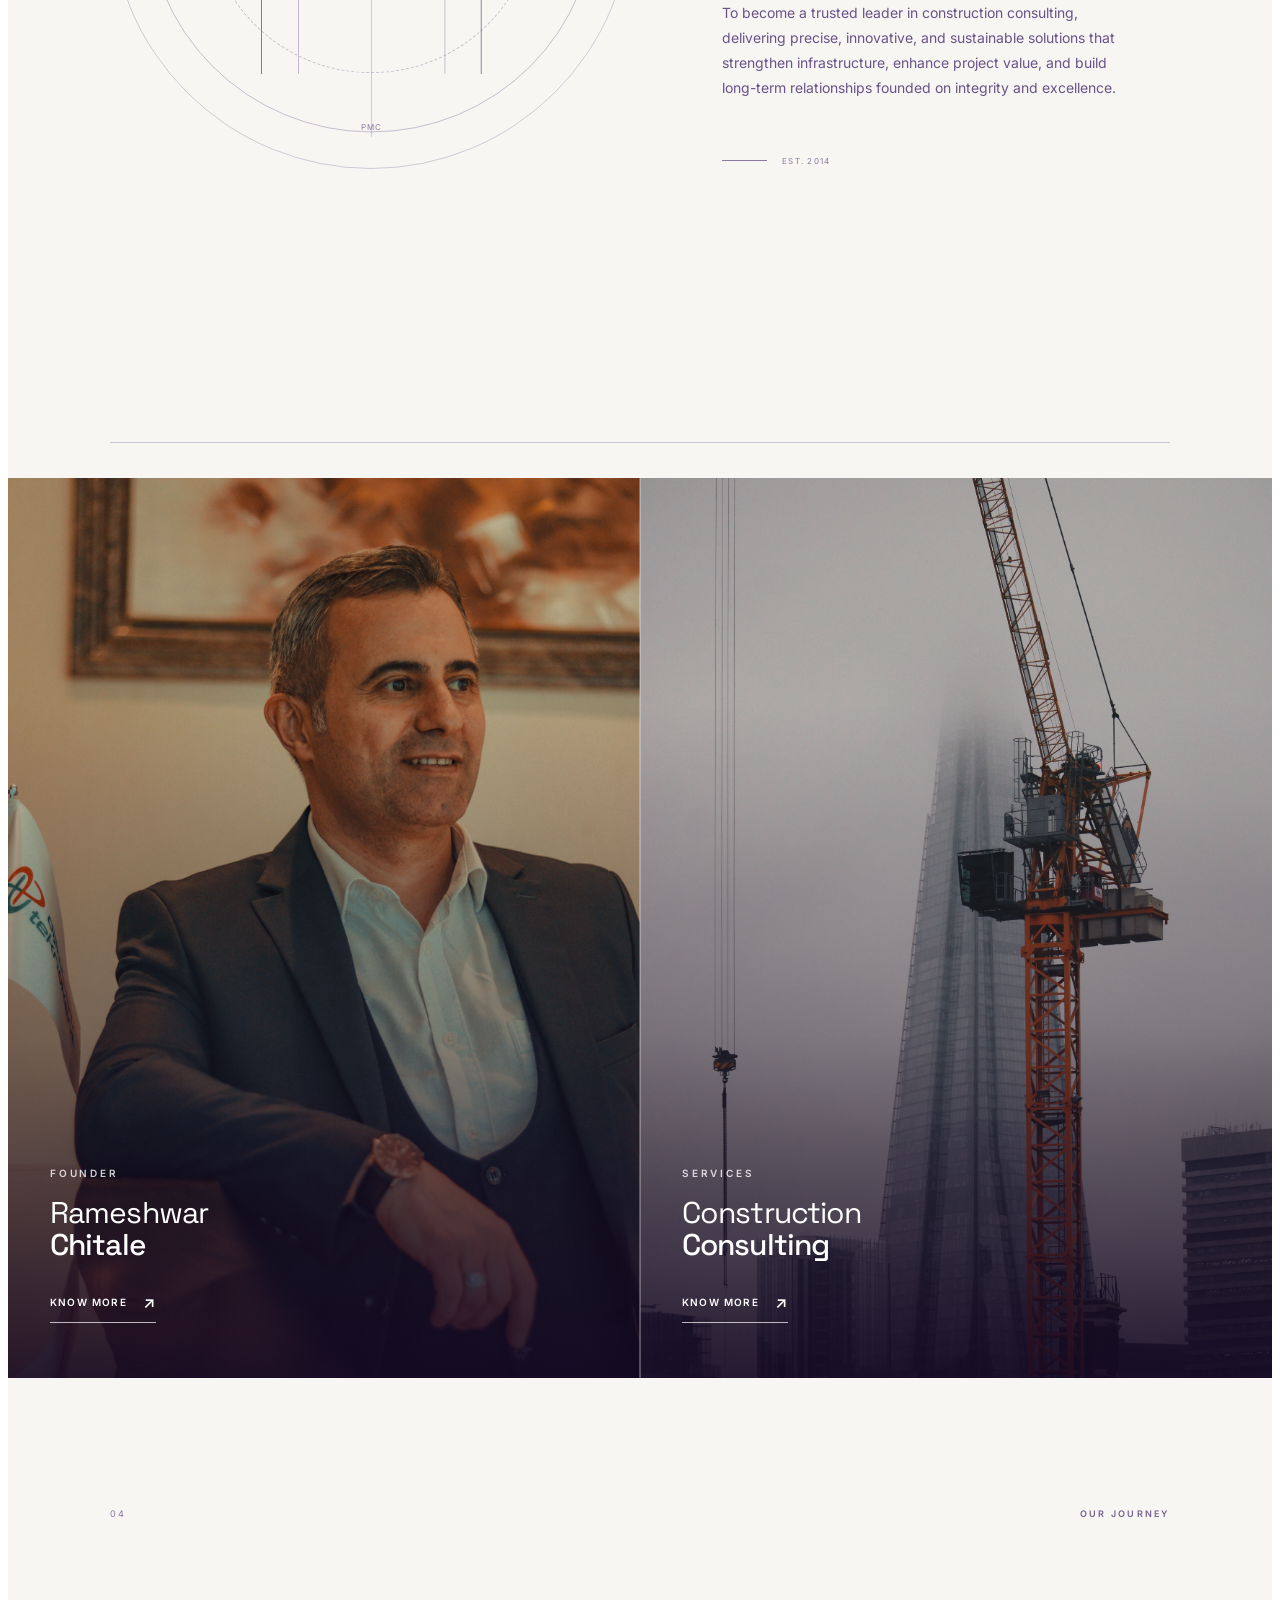
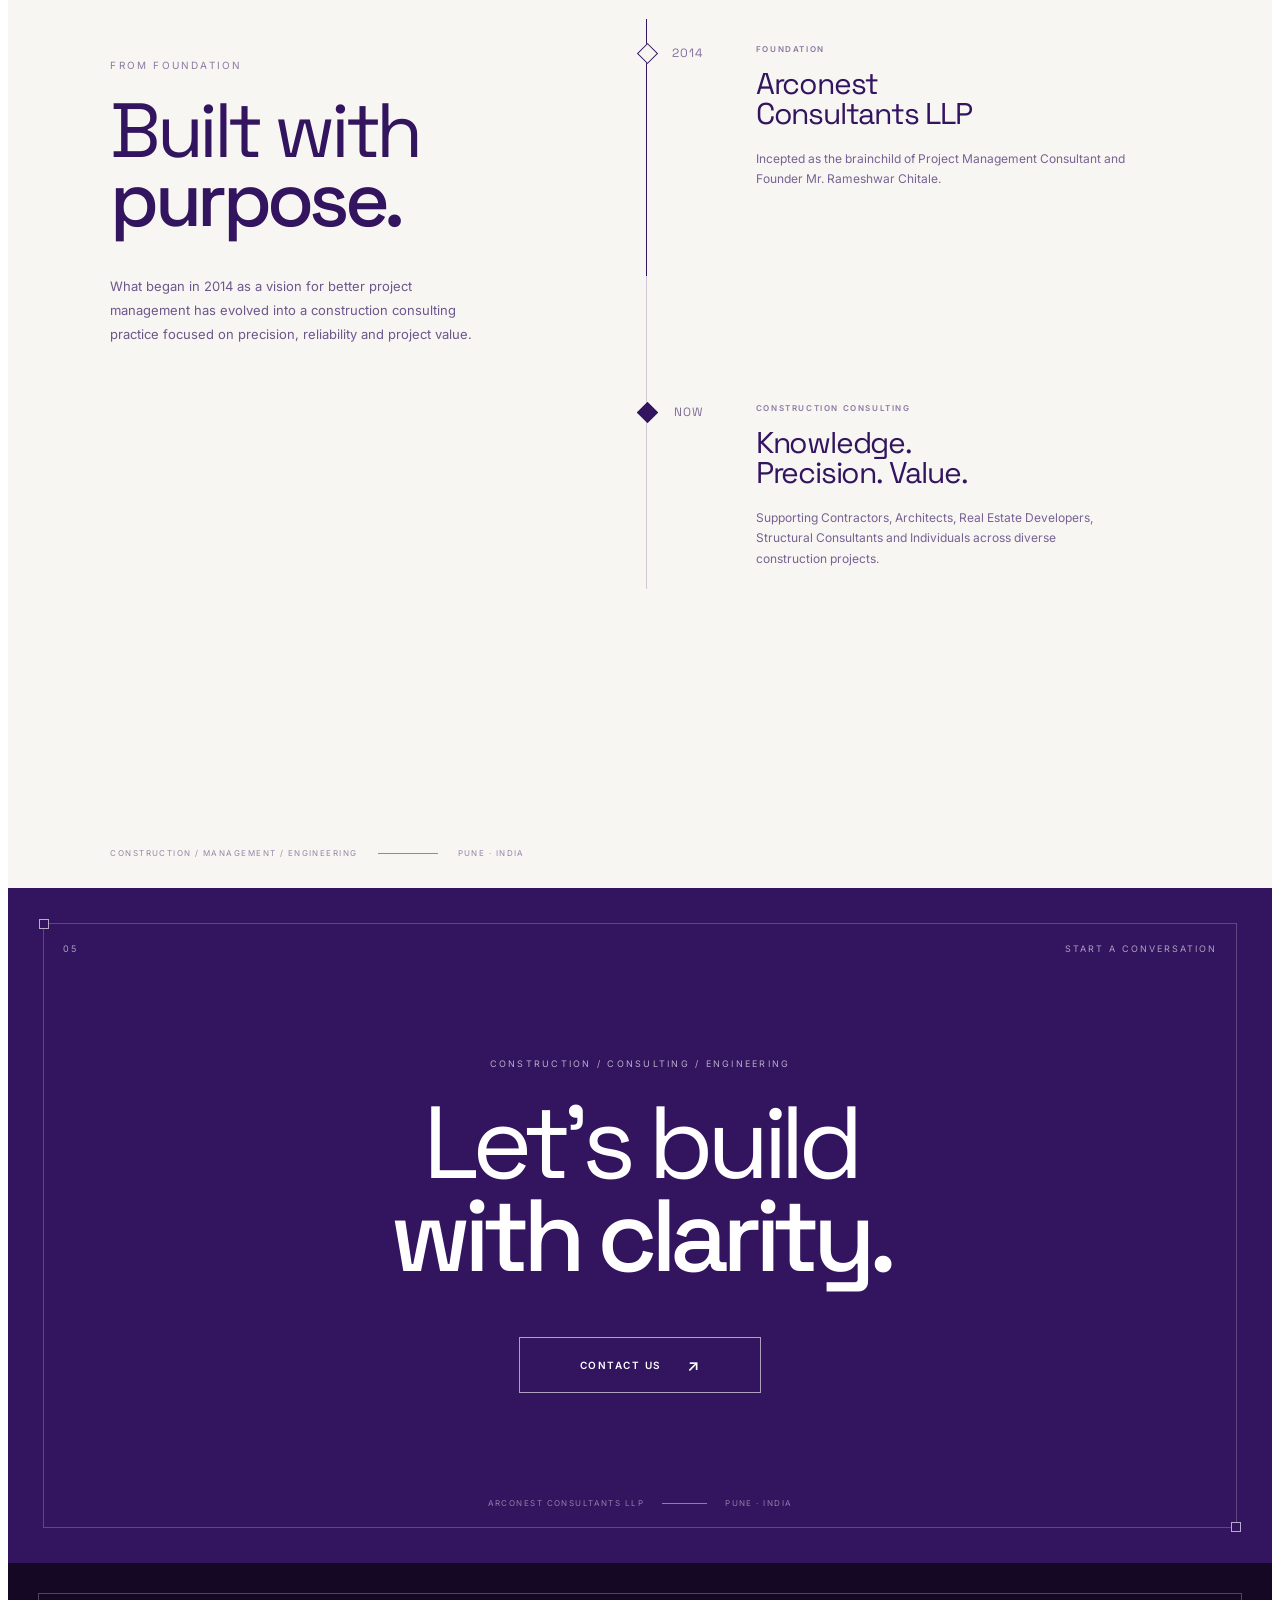
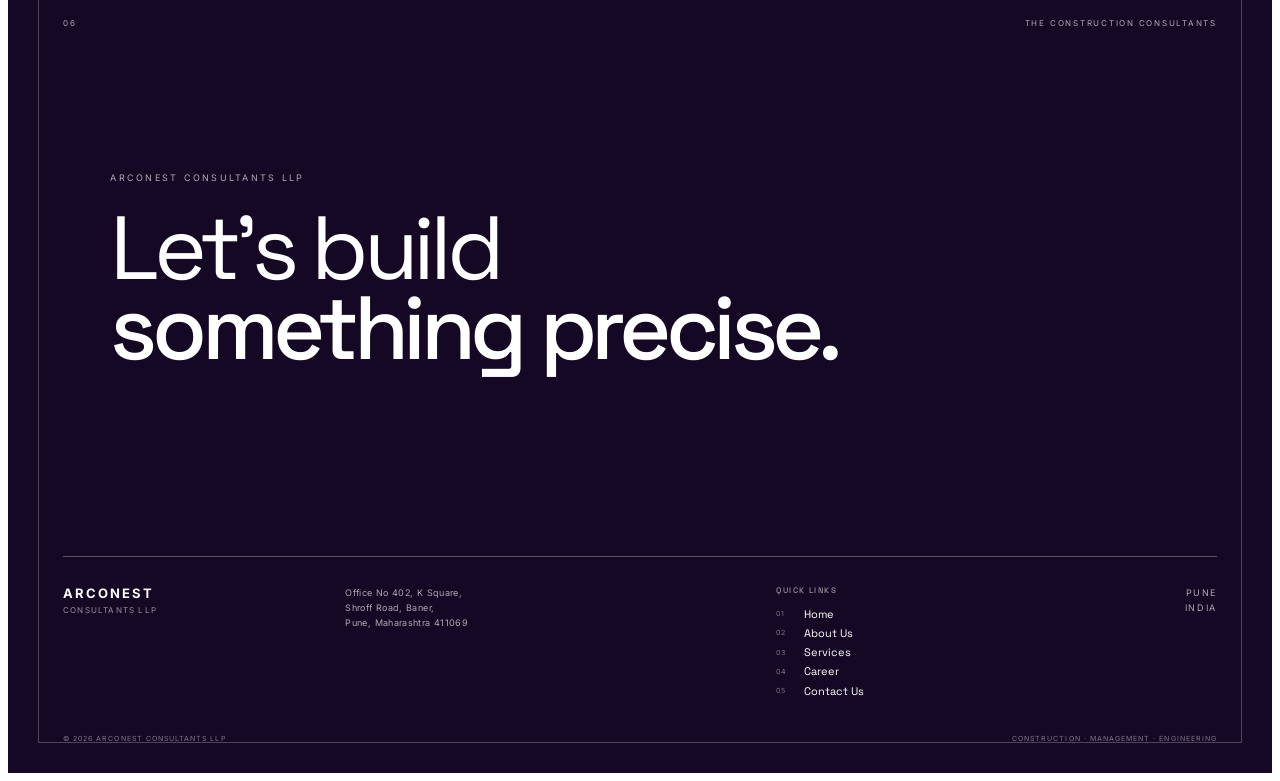
==== commit 2f1b9103: "Update index.html" ====
--- a/index.html
+++ b/index.html
@@ -680,15 +680,15 @@
             <!-- Architectural markers -->
 
             <span class="structure-marker marker-top">
-                A
+             
             </span>
 
             <span class="structure-marker marker-middle">
-                01
+                
             </span>
 
             <span class="structure-marker marker-bottom">
-                AC
+                
             </span>
 
         </div>
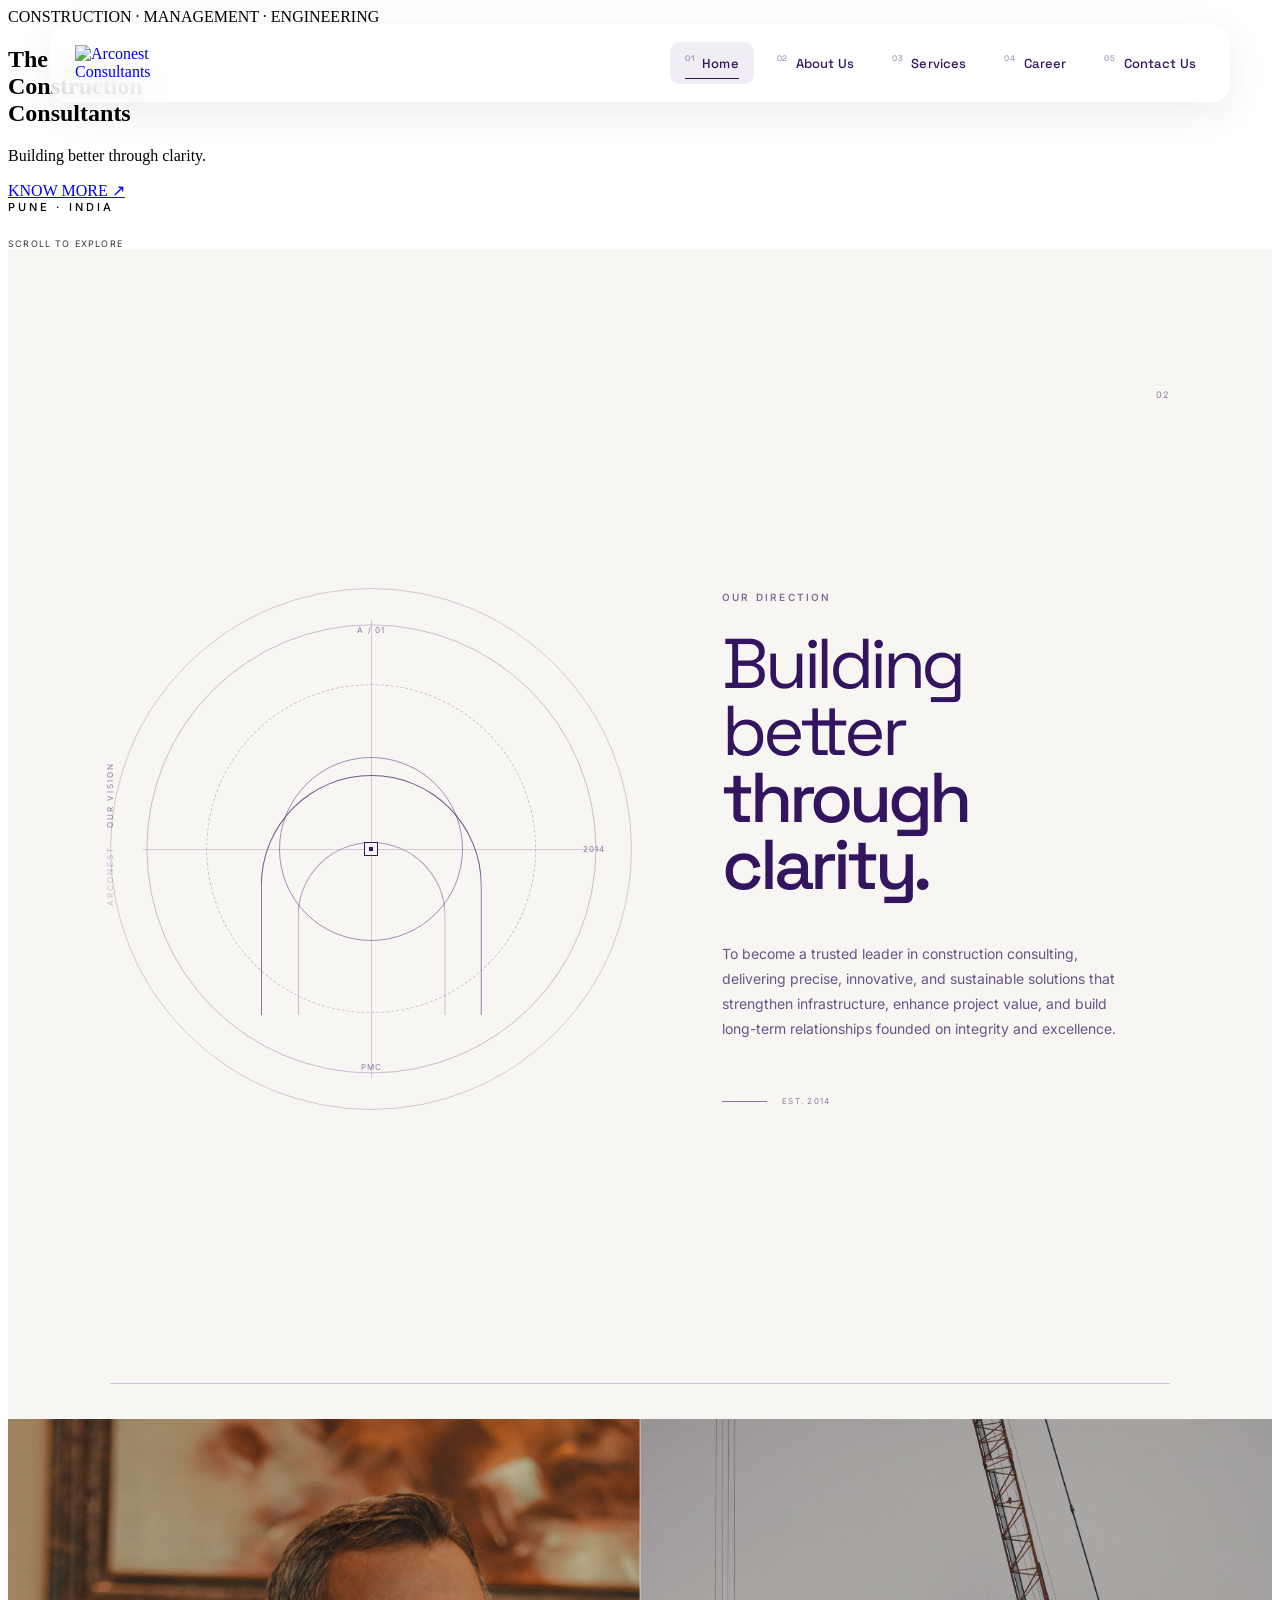
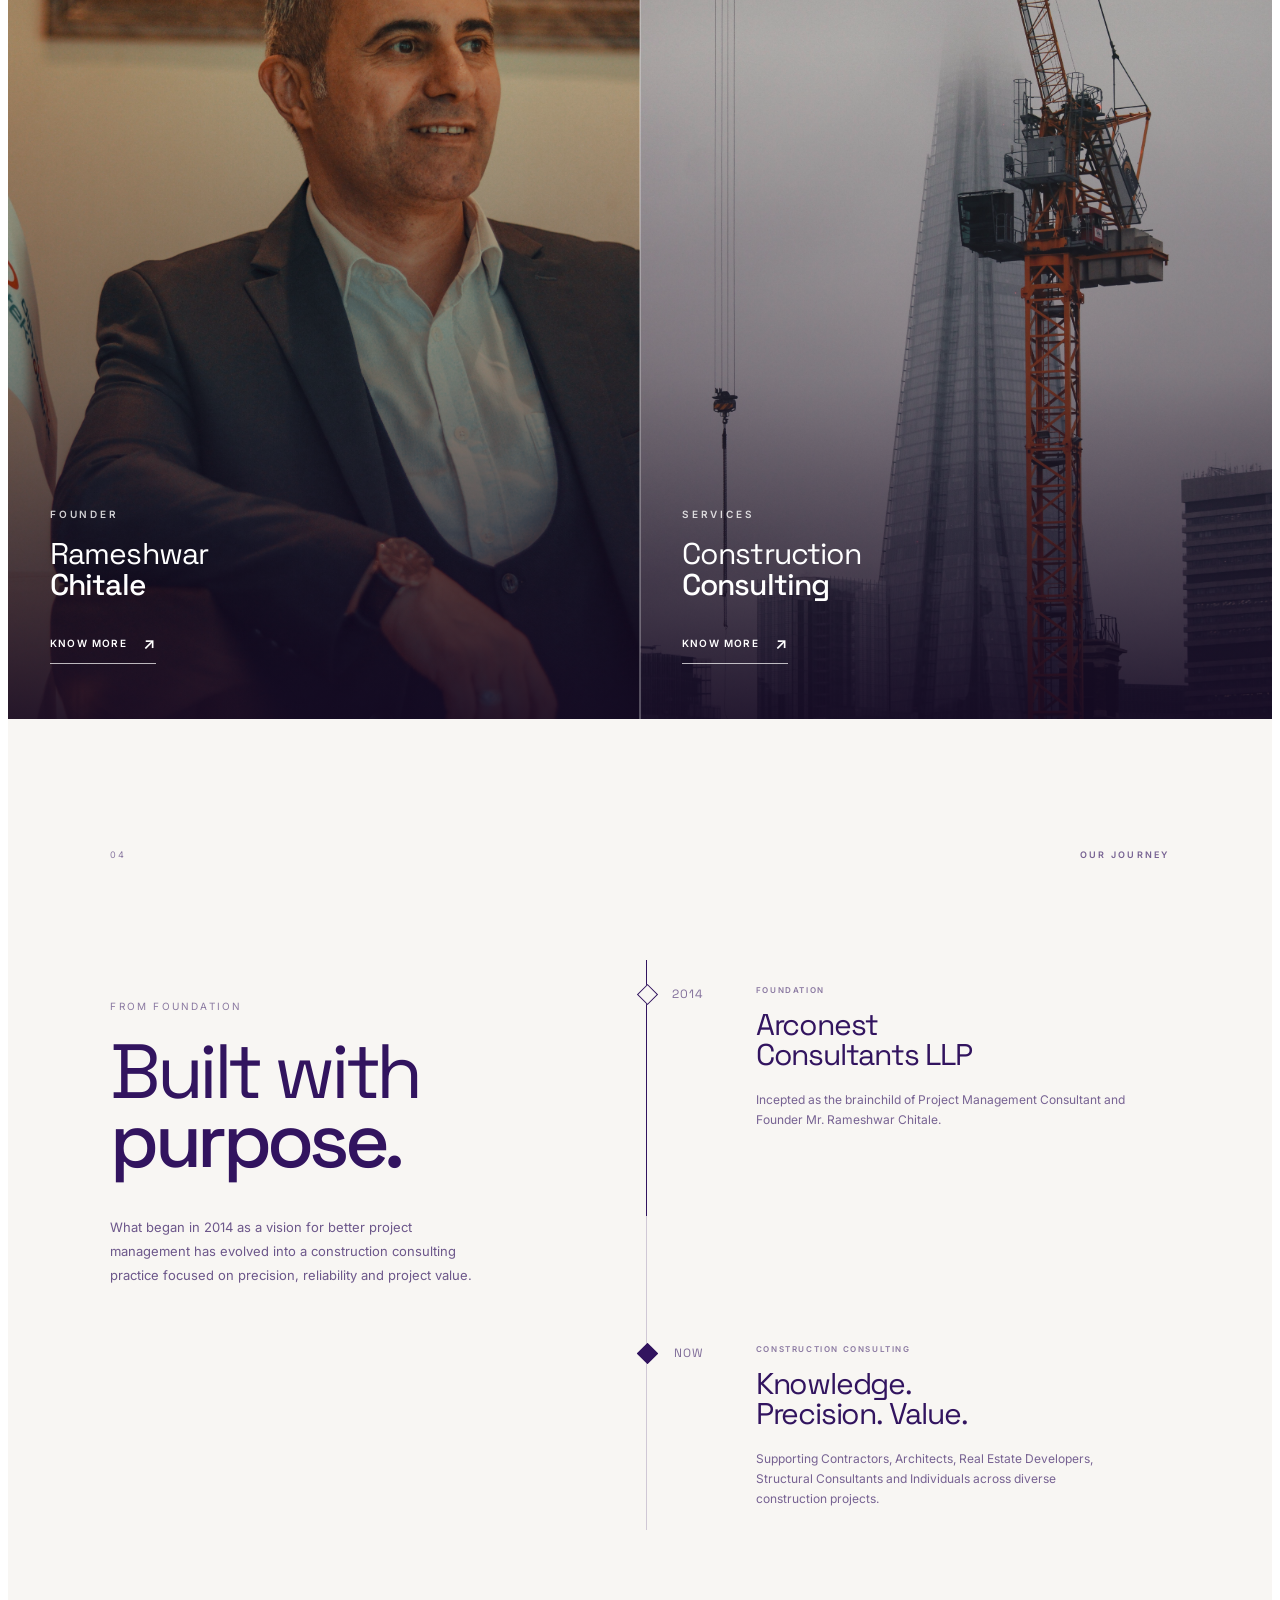
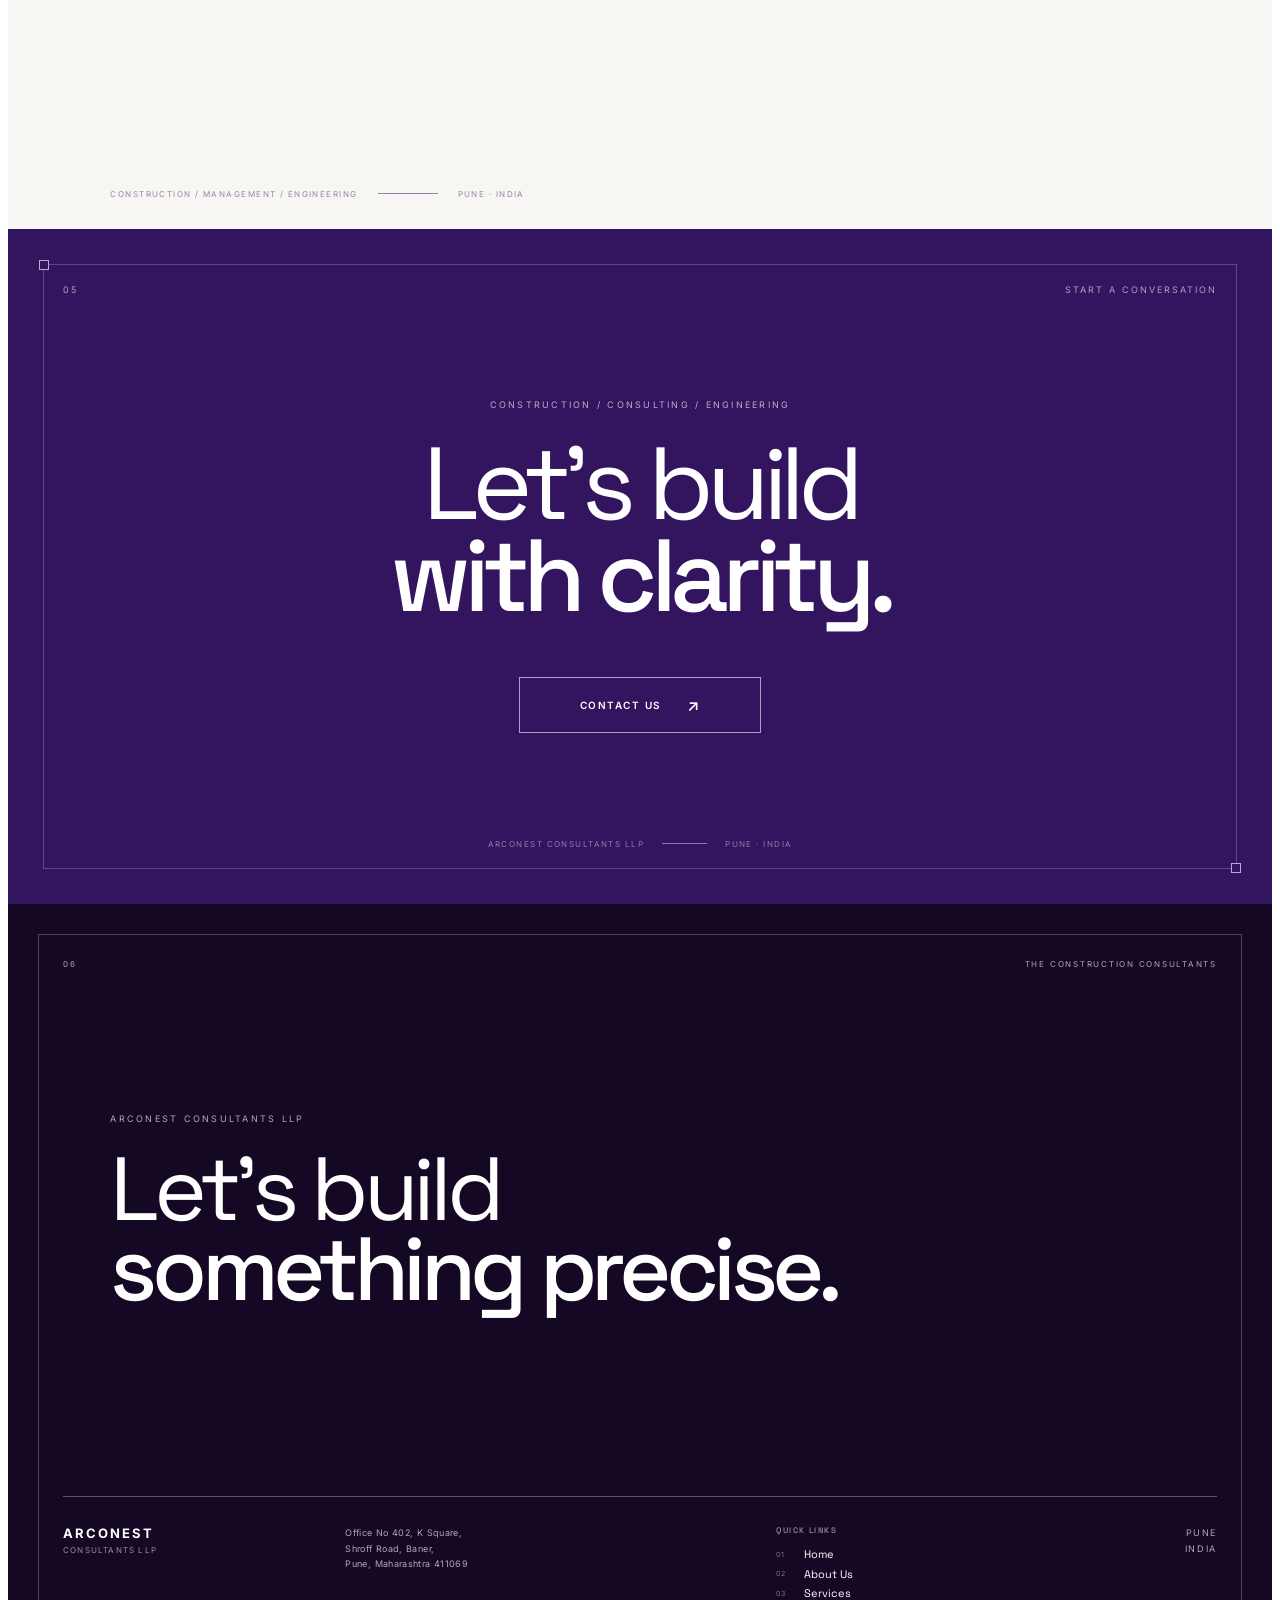
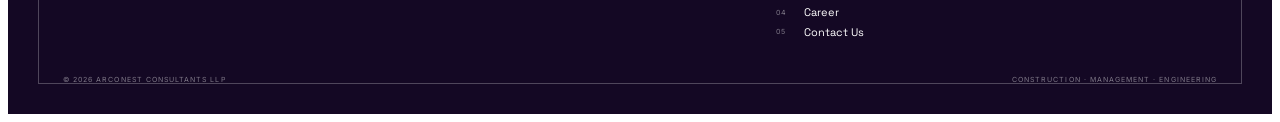
==== commit bc56e10c: "Update index.html" ====
--- a/index.html
+++ b/index.html
@@ -237,85 +237,47 @@
 
 <main>
 
-    <section class="hero-section">
-
-        <!-- Background Video -->
-        <div class="hero-video-wrapper">
-
-            <video
-                class="hero-video"
-                autoplay
-                muted
-                loop
-                playsinline
-                preload="auto"
-            >
-                <source
-                    src="assets/ar1.mp4"
-                    type="video/mp4"
-                >
-
-                Your browser does not support the video tag.
-            </video>
-
-        </div>
-
-
-        <!-- Dark overlay -->
-        <div class="hero-overlay"></div>
-
-
-        <!-- Architectural framing -->
-        <div class="hero-frame hero-frame-top"></div>
-        <div class="hero-frame hero-frame-bottom"></div>
-        <div class="hero-frame hero-frame-left"></div>
-        <div class="hero-frame hero-frame-right"></div>
-
-
-        <!-- Hero Content -->
-        <div class="hero-content">
-
-            <p class="hero-location">
-                Pune <span>|</span> India
-            </p>
-
-            <h1 class="hero-title">
-                The Construction
-                <span>Consultants</span>
-            </h1>
-
-            <a
-                href="about.html"
-                class="hero-button"
-            >
-                <span>Know More</span>
-                <span class="hero-button-arrow">↗</span>
-            </a>
-
-        </div>
-
-
-        <!-- Bottom information -->
-        <div class="hero-bottom">
-
-            <div class="hero-index">
-                <span>01</span>
-                <span class="hero-index-line"></span>
-            </div>
-
-            <div class="hero-scroll">
-
-                <span>Scroll to explore</span>
-
-                <span class="scroll-arrow">
-                    ↓
-                </span>
-
-            </div>
-
-        </div>
-
-    </section>
+ <section class="hero-3d">
+
+    <!-- 3D BACKGROUND -->
+    <div class="hero-3d-canvas" id="hero3D"></div>
+
+    <!-- HERO CONTENT -->
+    <div class="hero-3d-content">
+
+        <span class="hero-kicker">
+            CONSTRUCTION · MANAGEMENT · ENGINEERING
+        </span>
+
+        <h1>
+            The<br>
+            Construction<br>
+            Consultants
+        </h1>
+
+        <p>
+            Building better through clarity.
+        </p>
+
+        <a href="about.html" class="hero-3d-btn">
+            KNOW MORE
+            <span>↗</span>
+        </a>
+
+    </div>
+
+    <!-- LOCATION -->
+    <div class="hero-location">
+        PUNE · INDIA
+    </div>
+
+    <!-- SCROLL -->
+    <div class="hero-scroll">
+        <span>SCROLL TO EXPLORE</span>
+        <div class="scroll-line"></div>
+    </div>
+
+</section>
     <!-- =====================================================
      02. VISION SECTION
 ===================================================== -->
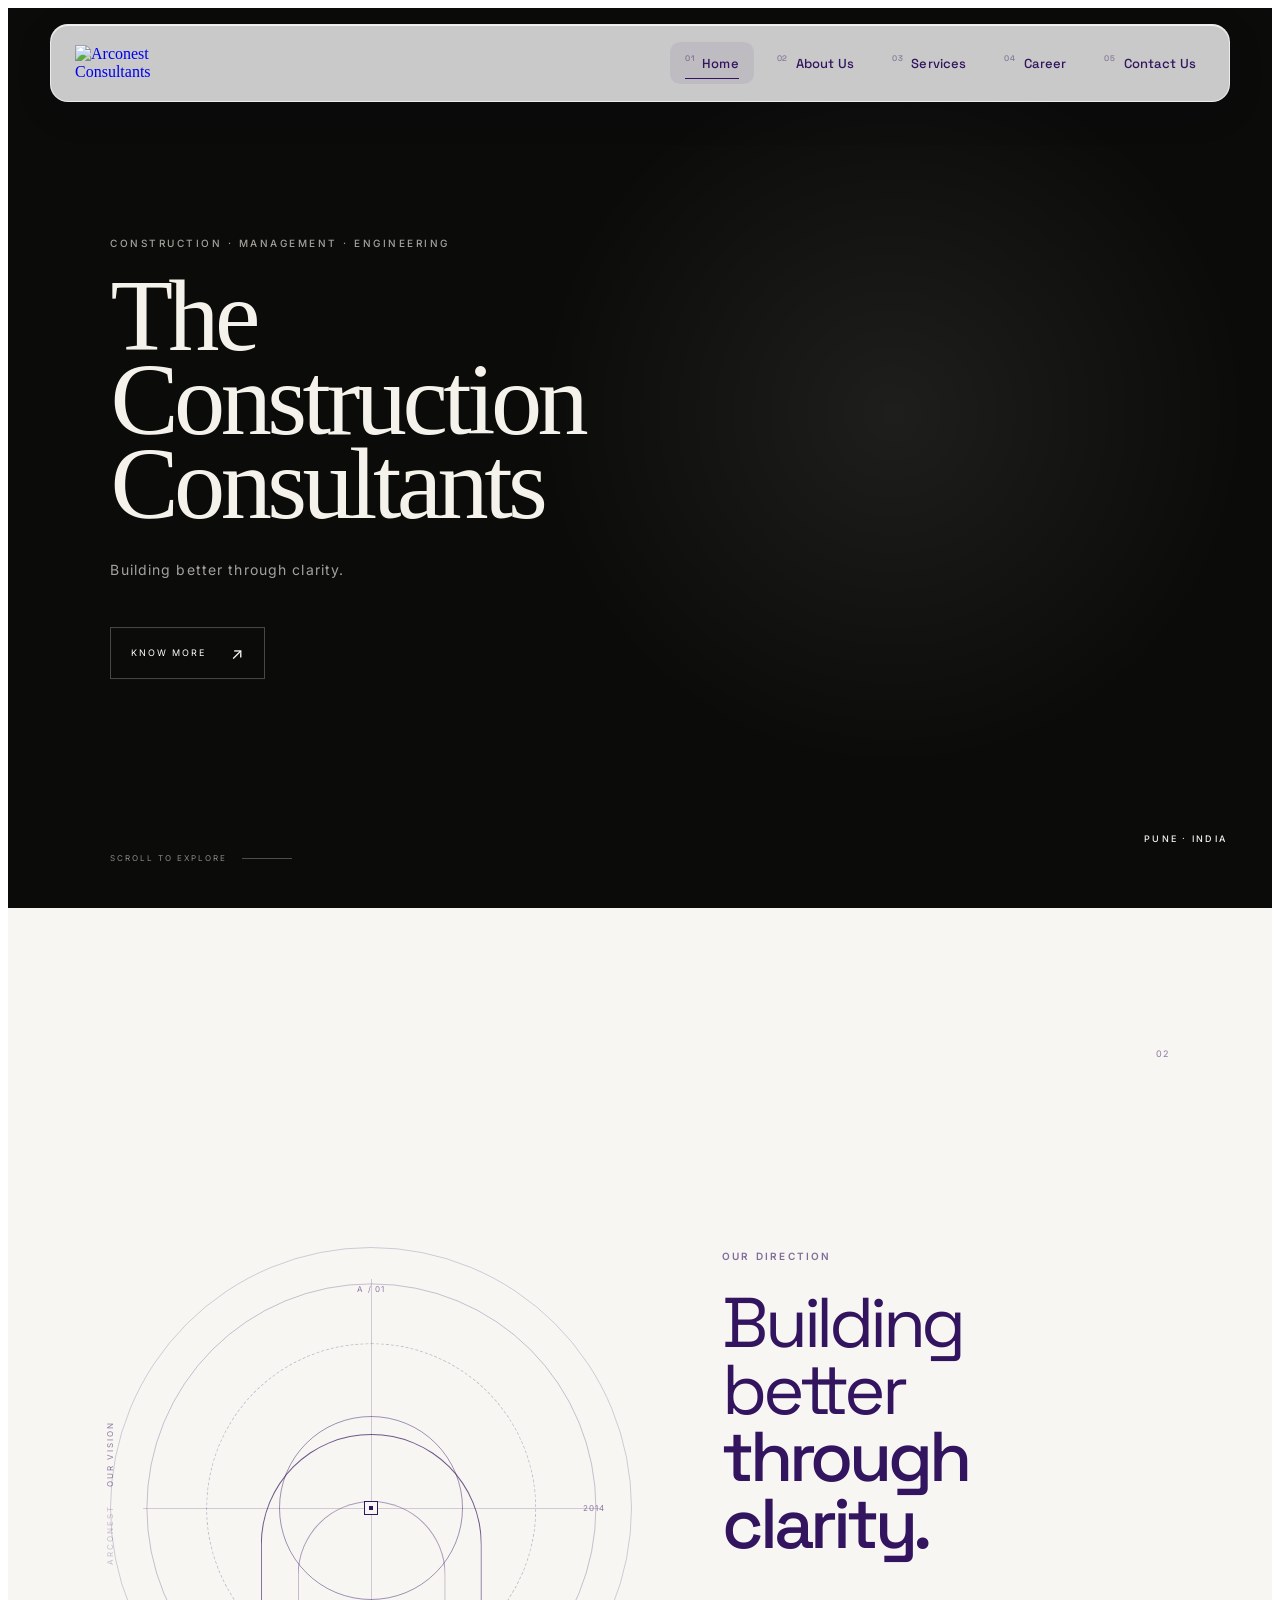
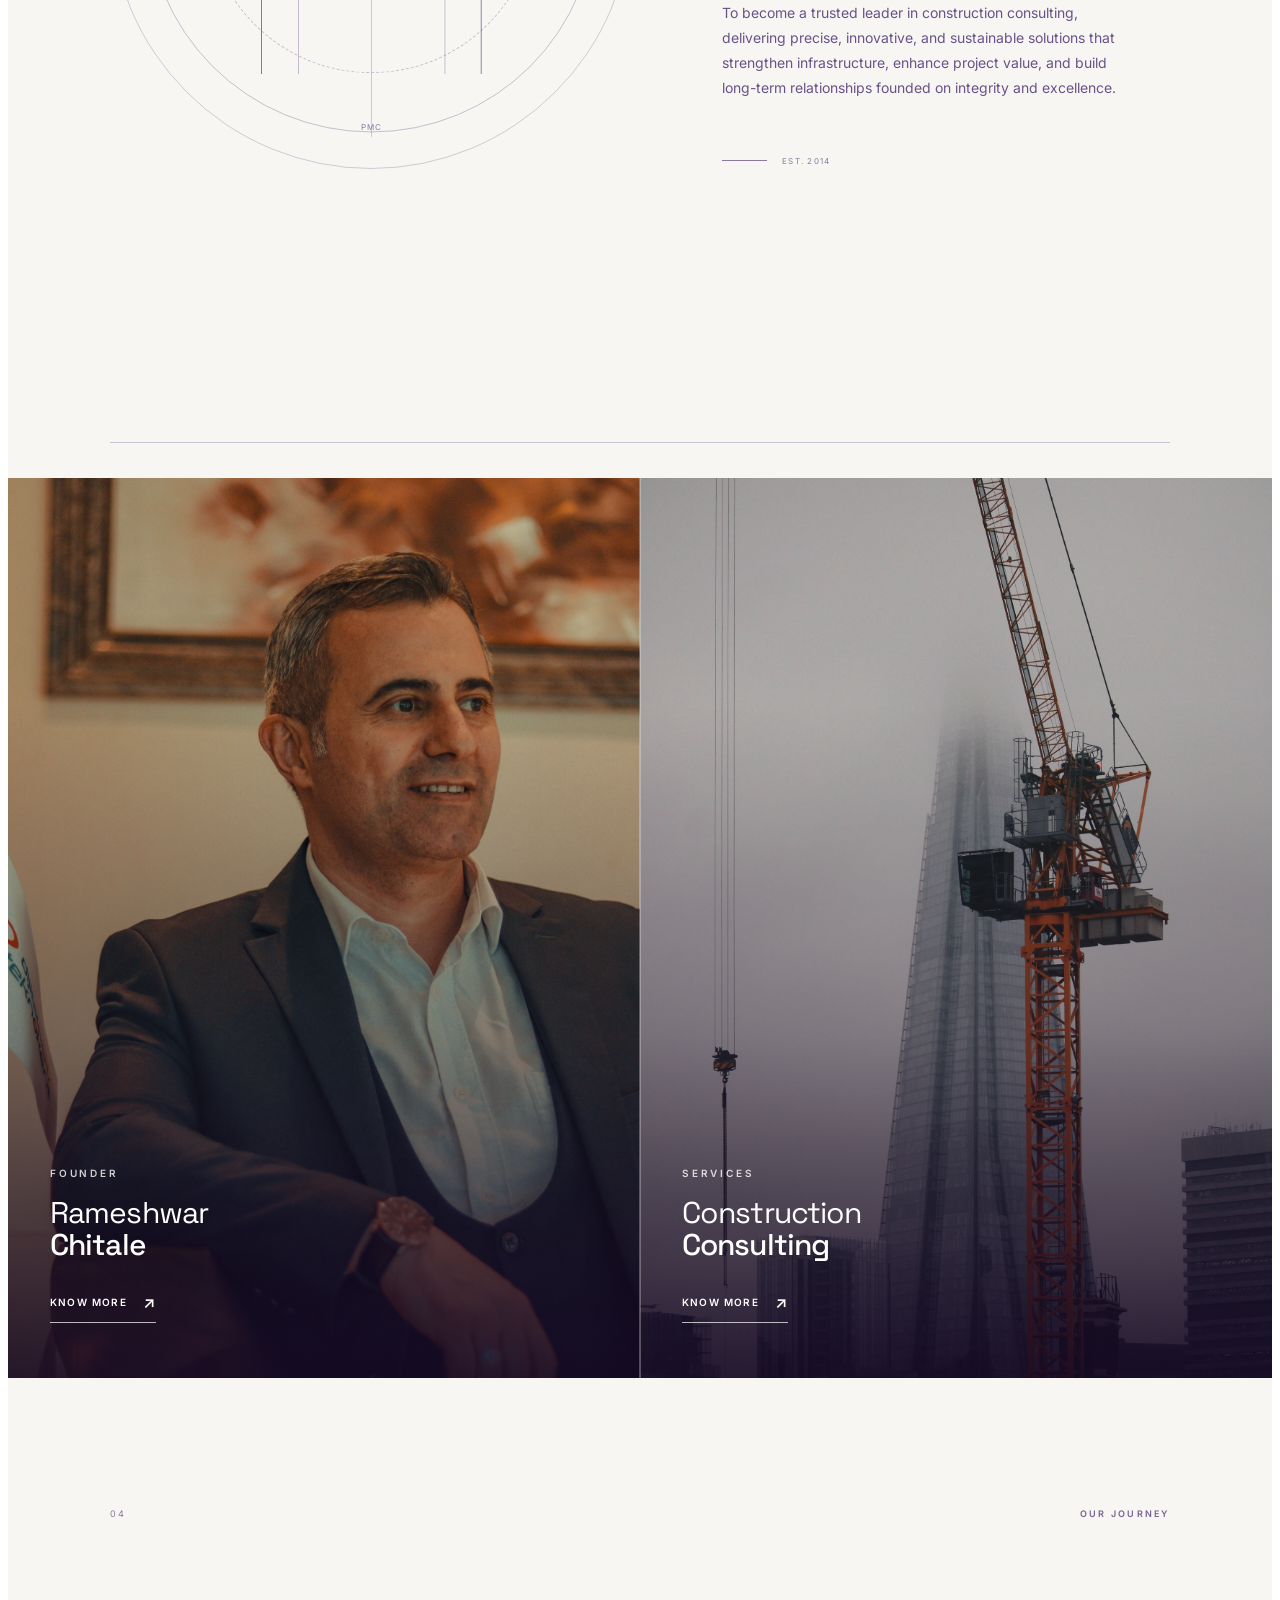
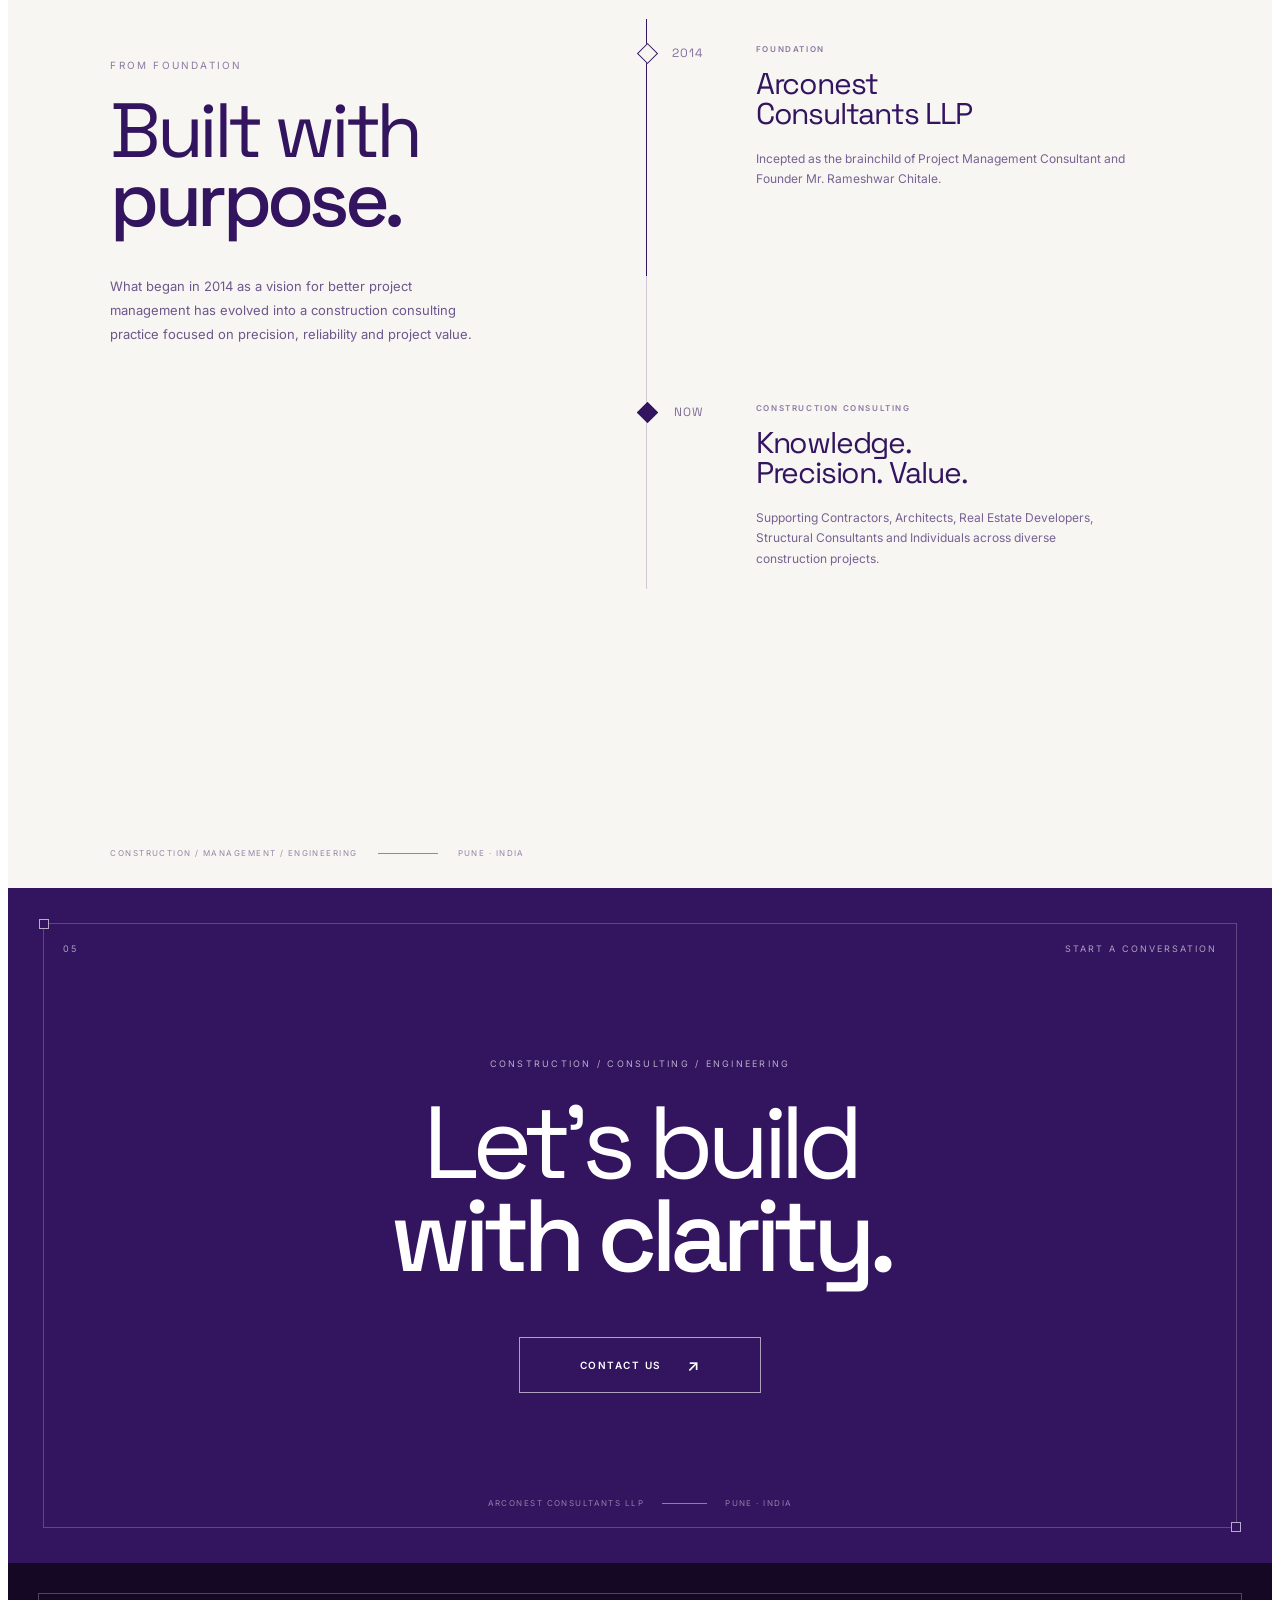
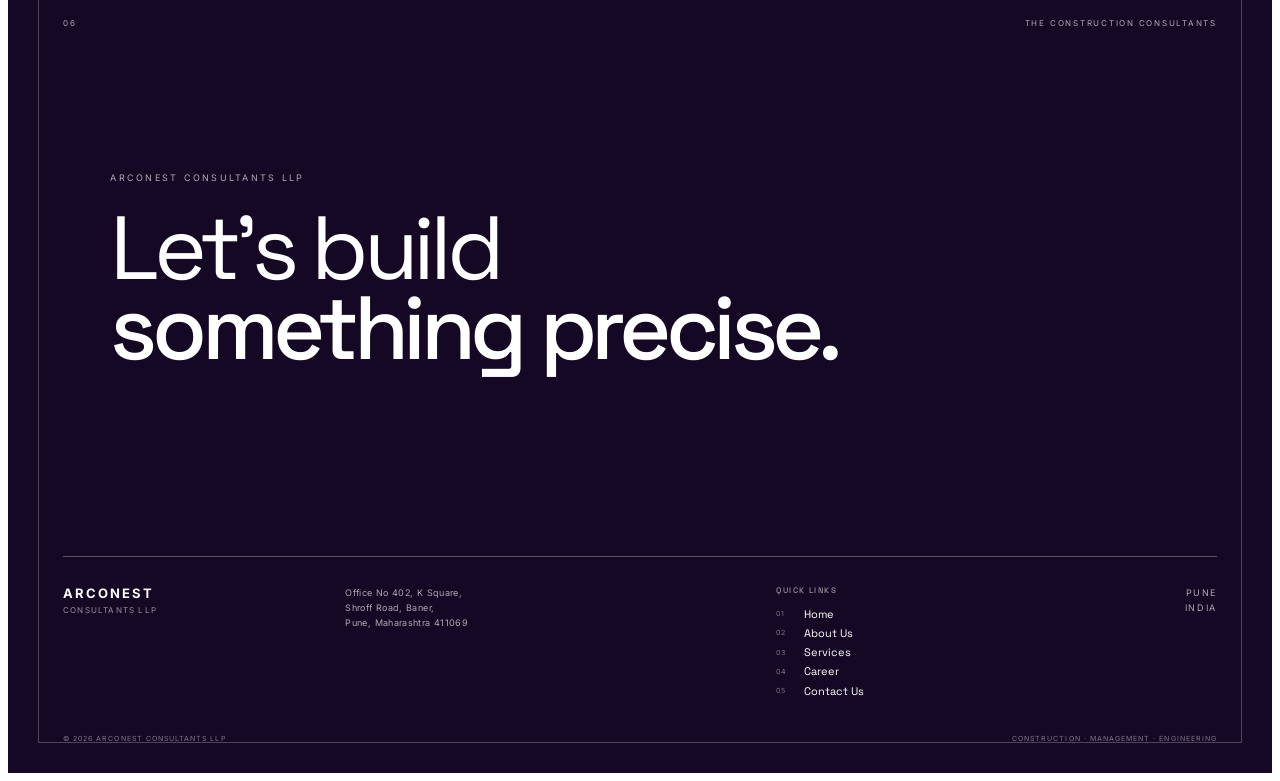
==== commit f7dd59df: "Update index.html" ====
--- a/index.html
+++ b/index.html
@@ -965,6 +965,498 @@
     ====================================================== -->
 
     <script src="js/script.js"></script>
+        <script type="importmap">
+{
+    "imports": {
+        "three": "https://cdn.jsdelivr.net/npm/three@0.160.0/build/three.module.js",
+        "three/addons/": "https://cdn.jsdelivr.net/npm/three@0.160.0/examples/jsm/"
+    }
+}
+</script>
+
+        <script type="module">
+
+import * as THREE from "three";
+
+
+/* =====================================================
+   SCENE
+===================================================== */
+
+const container = document.getElementById("hero3D");
+
+const scene = new THREE.Scene();
+
+scene.background = null;
+
+
+/* =====================================================
+   CAMERA
+===================================================== */
+
+const camera = new THREE.PerspectiveCamera(
+    35,
+    container.clientWidth / container.clientHeight,
+    0.1,
+    100
+);
+
+camera.position.set(6, 4, 9);
+
+camera.lookAt(0, 1.5, 0);
+
+
+/* =====================================================
+   RENDERER
+===================================================== */
+
+const renderer = new THREE.WebGLRenderer({
+
+    antialias: true,
+
+    alpha: true
+});
+
+renderer.setPixelRatio(
+    Math.min(window.devicePixelRatio, 2)
+);
+
+renderer.setSize(
+    container.clientWidth,
+    container.clientHeight
+);
+
+renderer.outputColorSpace = THREE.SRGBColorSpace;
+
+container.appendChild(renderer.domElement);
+
+
+/* =====================================================
+   LIGHTING
+===================================================== */
+
+const ambientLight = new THREE.AmbientLight(
+    0xffffff,
+    1.8
+);
+
+scene.add(ambientLight);
+
+
+const mainLight = new THREE.DirectionalLight(
+    0xffffff,
+    4
+);
+
+mainLight.position.set(
+    5,
+    8,
+    5
+);
+
+scene.add(mainLight);
+
+
+const rimLight = new THREE.PointLight(
+    0xffffff,
+    15,
+    20
+);
+
+rimLight.position.set(
+    -5,
+    4,
+    -3
+);
+
+scene.add(rimLight);
+
+
+/* =====================================================
+   ARCHITECTURAL MATERIAL
+===================================================== */
+
+const material = new THREE.MeshStandardMaterial({
+
+    color: 0x9b9b95,
+
+    metalness: 0.65,
+
+    roughness: 0.28,
+
+    transparent: true,
+
+    opacity: 0.92
+});
+
+
+const darkMaterial = new THREE.MeshStandardMaterial({
+
+    color: 0x252525,
+
+    metalness: 0.8,
+
+    roughness: 0.35
+});
+
+
+/* =====================================================
+   BUILDING GROUP
+===================================================== */
+
+const building = new THREE.Group();
+
+scene.add(building);
+
+
+/* =====================================================
+   MAIN TOWER
+===================================================== */
+
+const towerGeometry =
+    new THREE.BoxGeometry(
+        3.2,
+        5.8,
+        2.4
+    );
+
+
+const tower =
+    new THREE.Mesh(
+        towerGeometry,
+        material
+    );
+
+tower.position.y = 2.9;
+
+building.add(tower);
+
+
+/* =====================================================
+   CUT / GLASS SECTION
+===================================================== */
+
+const glassMaterial =
+    new THREE.MeshStandardMaterial({
+
+        color: 0x111111,
+
+        metalness: 0.9,
+
+        roughness: 0.15,
+
+        transparent: true,
+
+        opacity: 0.75
+    });
+
+
+const glassGeometry =
+    new THREE.BoxGeometry(
+        2.6,
+        2.4,
+        2.5
+    );
+
+
+const glass =
+    new THREE.Mesh(
+        glassGeometry,
+        glassMaterial
+    );
+
+glass.position.set(
+    0,
+    3.2,
+    0
+);
+
+building.add(glass);
+
+
+/* =====================================================
+   ROOF
+===================================================== */
+
+const roofGeometry =
+    new THREE.BoxGeometry(
+        3.8,
+        0.35,
+        3
+    );
+
+
+const roof =
+    new THREE.Mesh(
+        roofGeometry,
+        darkMaterial
+    );
+
+roof.position.y = 5.9;
+
+building.add(roof);
+
+
+/* =====================================================
+   FLOOR SLABS
+===================================================== */
+
+for (
+    let i = 0;
+    i < 6;
+    i++
+) {
+
+    const floorGeometry =
+        new THREE.BoxGeometry(
+            3.7,
+            0.12,
+            2.8
+        );
+
+
+    const floor =
+        new THREE.Mesh(
+            floorGeometry,
+            darkMaterial
+        );
+
+
+    floor.position.y =
+        0.5 + i * 1;
+
+
+    building.add(floor);
+}
+
+
+/* =====================================================
+   VERTICAL STRUCTURE
+===================================================== */
+
+for (
+    let i = 0;
+    i < 4;
+    i++
+) {
+
+    const pillarGeometry =
+        new THREE.BoxGeometry(
+            0.12,
+            6,
+            0.12
+        );
+
+
+    const pillar =
+        new THREE.Mesh(
+            pillarGeometry,
+            darkMaterial
+        );
+
+
+    pillar.position.x =
+        -1.45 + i * 0.97;
+
+    pillar.position.y = 3;
+
+    pillar.position.z = 1.2;
+
+
+    building.add(pillar);
+}
+
+
+/* =====================================================
+   BASE
+===================================================== */
+
+const baseGeometry =
+    new THREE.BoxGeometry(
+        5.5,
+        0.25,
+        4.5
+    );
+
+
+const base =
+    new THREE.Mesh(
+        baseGeometry,
+        darkMaterial
+    );
+
+base.position.y = -0.15;
+
+building.add(base);
+
+
+/* =====================================================
+   FLOATING WIREFRAME
+===================================================== */
+
+const wireGeometry =
+    new THREE.EdgesGeometry(
+        new THREE.BoxGeometry(
+            5.2,
+            7,
+            4.2
+        )
+    );
+
+
+const wireMaterial =
+    new THREE.LineBasicMaterial({
+
+        color: 0xffffff,
+
+        transparent: true,
+
+        opacity: 0.12
+    });
+
+
+const wireframe =
+    new THREE.LineSegments(
+        wireGeometry,
+        wireMaterial
+    );
+
+
+wireframe.position.y = 3;
+
+scene.add(wireframe);
+
+
+/* =====================================================
+   POSITION
+===================================================== */
+
+building.position.set(
+    1.5,
+    -2.8,
+    0
+);
+
+building.rotation.y = -0.45;
+
+
+/* =====================================================
+   MOUSE PARALLAX
+===================================================== */
+
+let mouseX = 0;
+let mouseY = 0;
+
+let targetX = 0;
+let targetY = 0;
+
+
+window.addEventListener(
+    "mousemove",
+    (event) => {
+
+        mouseX =
+            (event.clientX /
+                window.innerWidth) *
+            2 - 1;
+
+        mouseY =
+            (event.clientY /
+                window.innerHeight) *
+            2 - 1;
+
+    }
+);
+
+
+/* =====================================================
+   ANIMATION
+===================================================== */
+
+const clock = new THREE.Clock();
+
+
+function animate() {
+
+    requestAnimationFrame(animate);
+
+
+    const elapsed =
+        clock.getElapsedTime();
+
+
+    /* Slow building rotation */
+
+    building.rotation.y =
+        -0.45 +
+        Math.sin(elapsed * 0.25) * 0.12;
+
+
+    /* Floating effect */
+
+    building.position.y =
+        -2.8 +
+        Math.sin(elapsed * 0.7) * 0.08;
+
+
+    /* Mouse smoothing */
+
+    targetX +=
+        (mouseX * 0.35 - targetX) *
+        0.04;
+
+    targetY +=
+        (mouseY * 0.2 - targetY) *
+        0.04;
+
+
+    building.rotation.x =
+        targetY;
+
+    building.rotation.z =
+        targetX * 0.12;
+
+
+    wireframe.rotation.y =
+        -0.45 +
+        elapsed * 0.035;
+
+
+    renderer.render(
+        scene,
+        camera
+    );
+
+}
+
+
+animate();
+
+
+/* =====================================================
+   RESIZE
+===================================================== */
+
+window.addEventListener(
+    "resize",
+    () => {
+
+        camera.aspect =
+            container.clientWidth /
+            container.clientHeight;
+
+        camera.updateProjectionMatrix();
+
+
+        renderer.setSize(
+            container.clientWidth,
+            container.clientHeight
+        );
+
+    }
+);
+
+</script>
 
 </body>
 </html>
--- a/css/home.css
+++ b/css/home.css
@@ -2786,3 +2786,306 @@
     }
 
 }
+
+/* =====================================================
+   3D HERO
+===================================================== */
+
+.hero-3d {
+    position: relative;
+    width: 100%;
+    height: 100svh;
+    min-height: 700px;
+
+    overflow: hidden;
+
+    background:
+        radial-gradient(
+            circle at 70% 45%,
+            rgba(255,255,255,0.08),
+            transparent 35%
+        ),
+        #0b0b0a;
+
+    color: #f5f2eb;
+}
+
+
+/* =====================================================
+   3D CANVAS
+===================================================== */
+
+.hero-3d-canvas {
+    position: absolute;
+
+    inset: 0;
+
+    width: 100%;
+    height: 100%;
+
+    z-index: 1;
+
+    pointer-events: none;
+}
+
+
+/* =====================================================
+   HERO CONTENT
+===================================================== */
+
+.hero-3d-content {
+
+    position: absolute;
+
+    left: 8vw;
+    top: 50%;
+
+    transform: translateY(-50%);
+
+    z-index: 5;
+
+    max-width: 650px;
+
+    pointer-events: none;
+}
+
+
+.hero-kicker {
+
+    display: block;
+
+    margin-bottom: 25px;
+
+    font-family: Inter, sans-serif;
+
+    font-size: 10px;
+    font-weight: 500;
+
+    letter-spacing: 0.25em;
+
+    opacity: 0.65;
+}
+
+
+.hero-3d h1 {
+
+    margin: 0;
+
+    font-family: "Cormorant Garamond", serif;
+
+    font-size: clamp(65px, 8vw, 135px);
+
+    line-height: 0.82;
+
+    font-weight: 400;
+
+    letter-spacing: -0.045em;
+}
+
+
+.hero-3d p {
+
+    margin-top: 35px;
+
+    font-family: Inter, sans-serif;
+
+    font-size: 14px;
+
+    letter-spacing: 0.08em;
+
+    opacity: 0.65;
+}
+
+
+/* =====================================================
+   BUTTON
+===================================================== */
+
+.hero-3d-btn {
+
+    display: inline-flex;
+
+    align-items: center;
+    gap: 25px;
+
+    margin-top: 35px;
+
+    padding: 15px 20px;
+
+    border: 1px solid rgba(255,255,255,0.25);
+
+    color: white;
+
+    text-decoration: none;
+
+    font-family: Inter, sans-serif;
+
+    font-size: 9px;
+
+    letter-spacing: 0.2em;
+
+    transition: 0.4s ease;
+
+    pointer-events: auto;
+}
+
+
+.hero-3d-btn span {
+
+    font-size: 16px;
+
+    transition: transform 0.4s ease;
+}
+
+
+.hero-3d-btn:hover {
+
+    background: white;
+
+    color: #111;
+}
+
+
+.hero-3d-btn:hover span {
+
+    transform: translate(5px,-5px);
+}
+
+
+/* =====================================================
+   LOCATION
+===================================================== */
+
+.hero-location {
+
+    position: absolute;
+
+    right: 45px;
+    bottom: 40px;
+
+    z-index: 5;
+
+    font-family: Inter, sans-serif;
+
+    font-size: 9px;
+
+    letter-spacing: 0.25em;
+
+    opacity: 0.6;
+}
+
+
+/* =====================================================
+   SCROLL
+===================================================== */
+
+.hero-scroll {
+
+    position: absolute;
+
+    left: 8vw;
+    bottom: 45px;
+
+    z-index: 5;
+
+    display: flex;
+
+    align-items: center;
+
+    gap: 15px;
+
+    font-family: Inter, sans-serif;
+
+    font-size: 8px;
+
+    letter-spacing: 0.25em;
+
+    opacity: 0.55;
+}
+
+
+.scroll-line {
+
+    width: 50px;
+
+    height: 1px;
+
+    background: rgba(255,255,255,0.5);
+}
+
+
+/* =====================================================
+   MOBILE
+===================================================== */
+
+@media (max-width: 700px) {
+
+    .hero-3d {
+
+        min-height: 700px;
+    }
+
+
+    .hero-3d-content {
+
+        left: 24px;
+        right: 24px;
+
+        top: 42%;
+
+        max-width: none;
+    }
+
+
+    .hero-kicker {
+
+        font-size: 7px;
+
+        letter-spacing: 0.18em;
+
+        margin-bottom: 18px;
+    }
+
+
+    .hero-3d h1 {
+
+        font-size: clamp(52px, 15vw, 82px);
+
+        line-height: 0.86;
+    }
+
+
+    .hero-3d p {
+
+        margin-top: 25px;
+
+        font-size: 11px;
+    }
+
+
+    .hero-3d-btn {
+
+        margin-top: 25px;
+
+        padding: 13px 16px;
+    }
+
+
+    .hero-location {
+
+        right: 24px;
+        bottom: 25px;
+
+        font-size: 7px;
+    }
+
+
+    .hero-scroll {
+
+        left: 24px;
+        bottom: 25px;
+
+        font-size: 7px;
+    }
+
+}
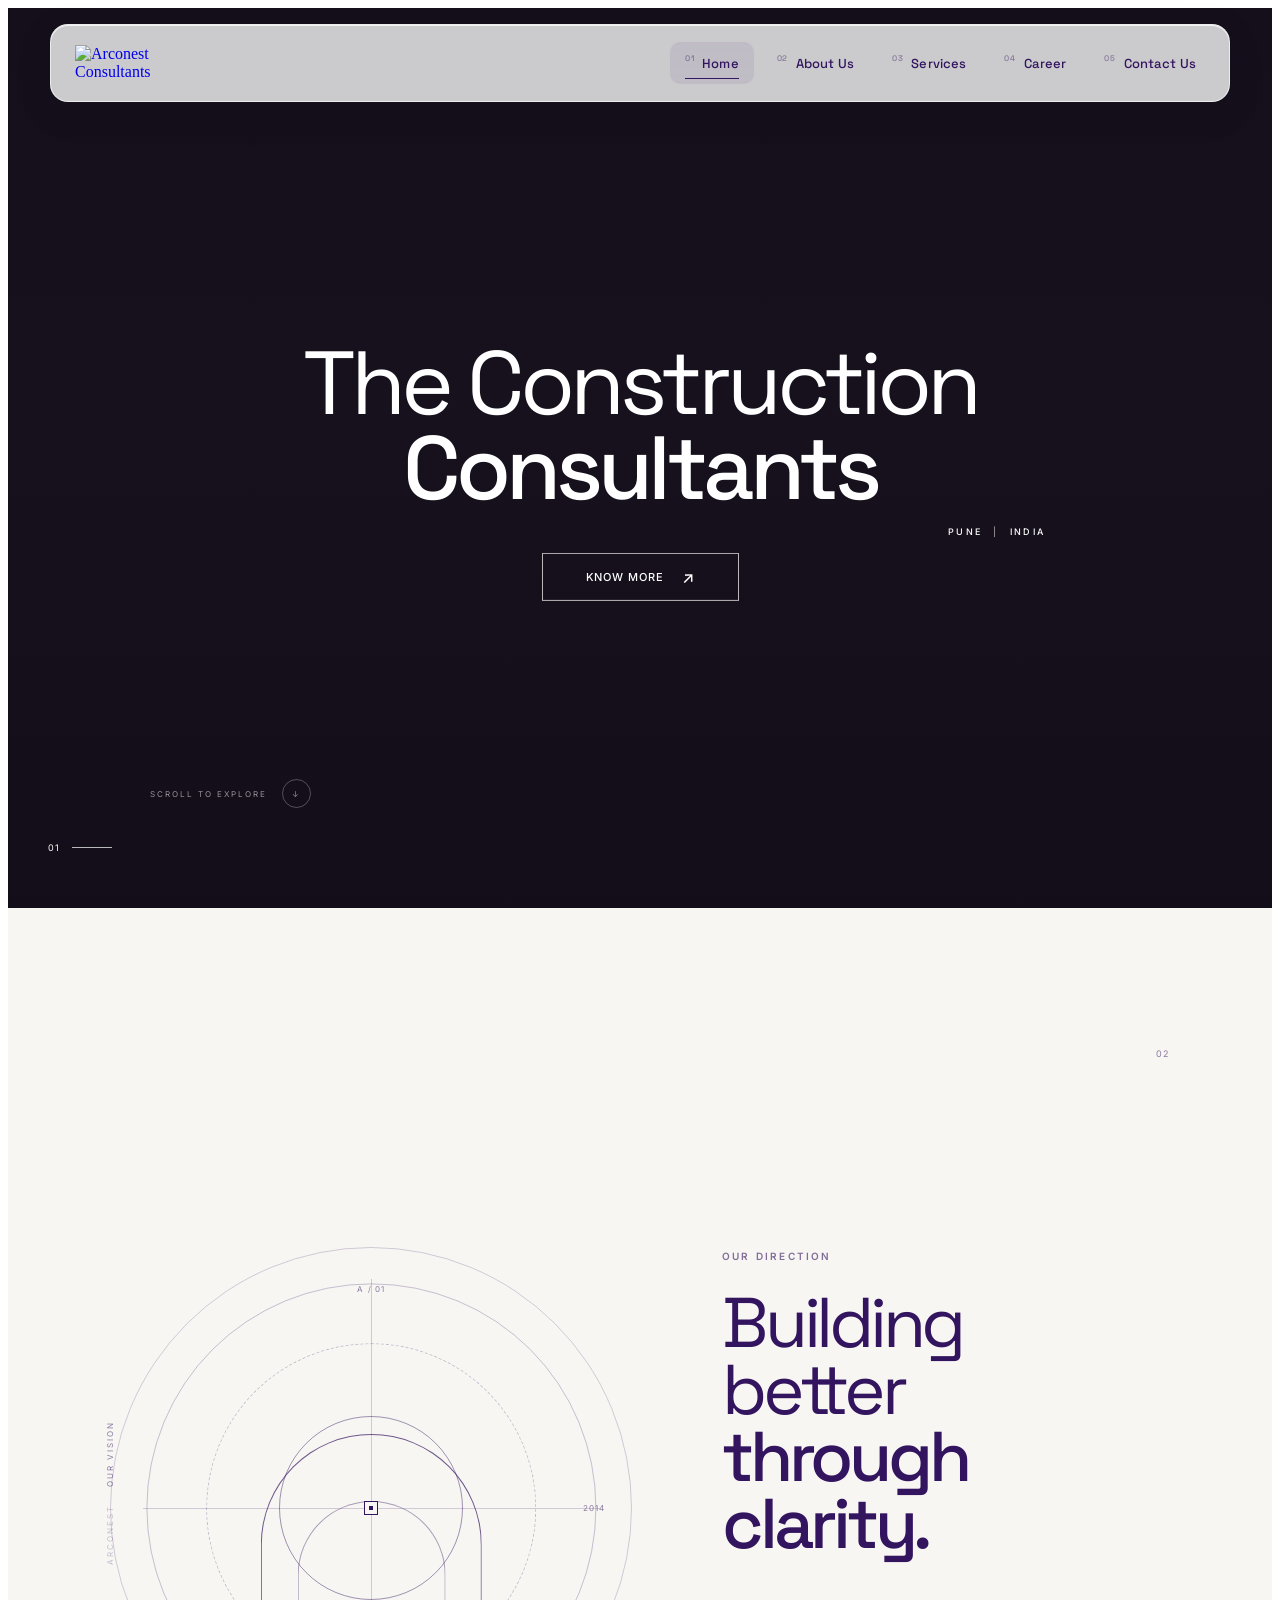
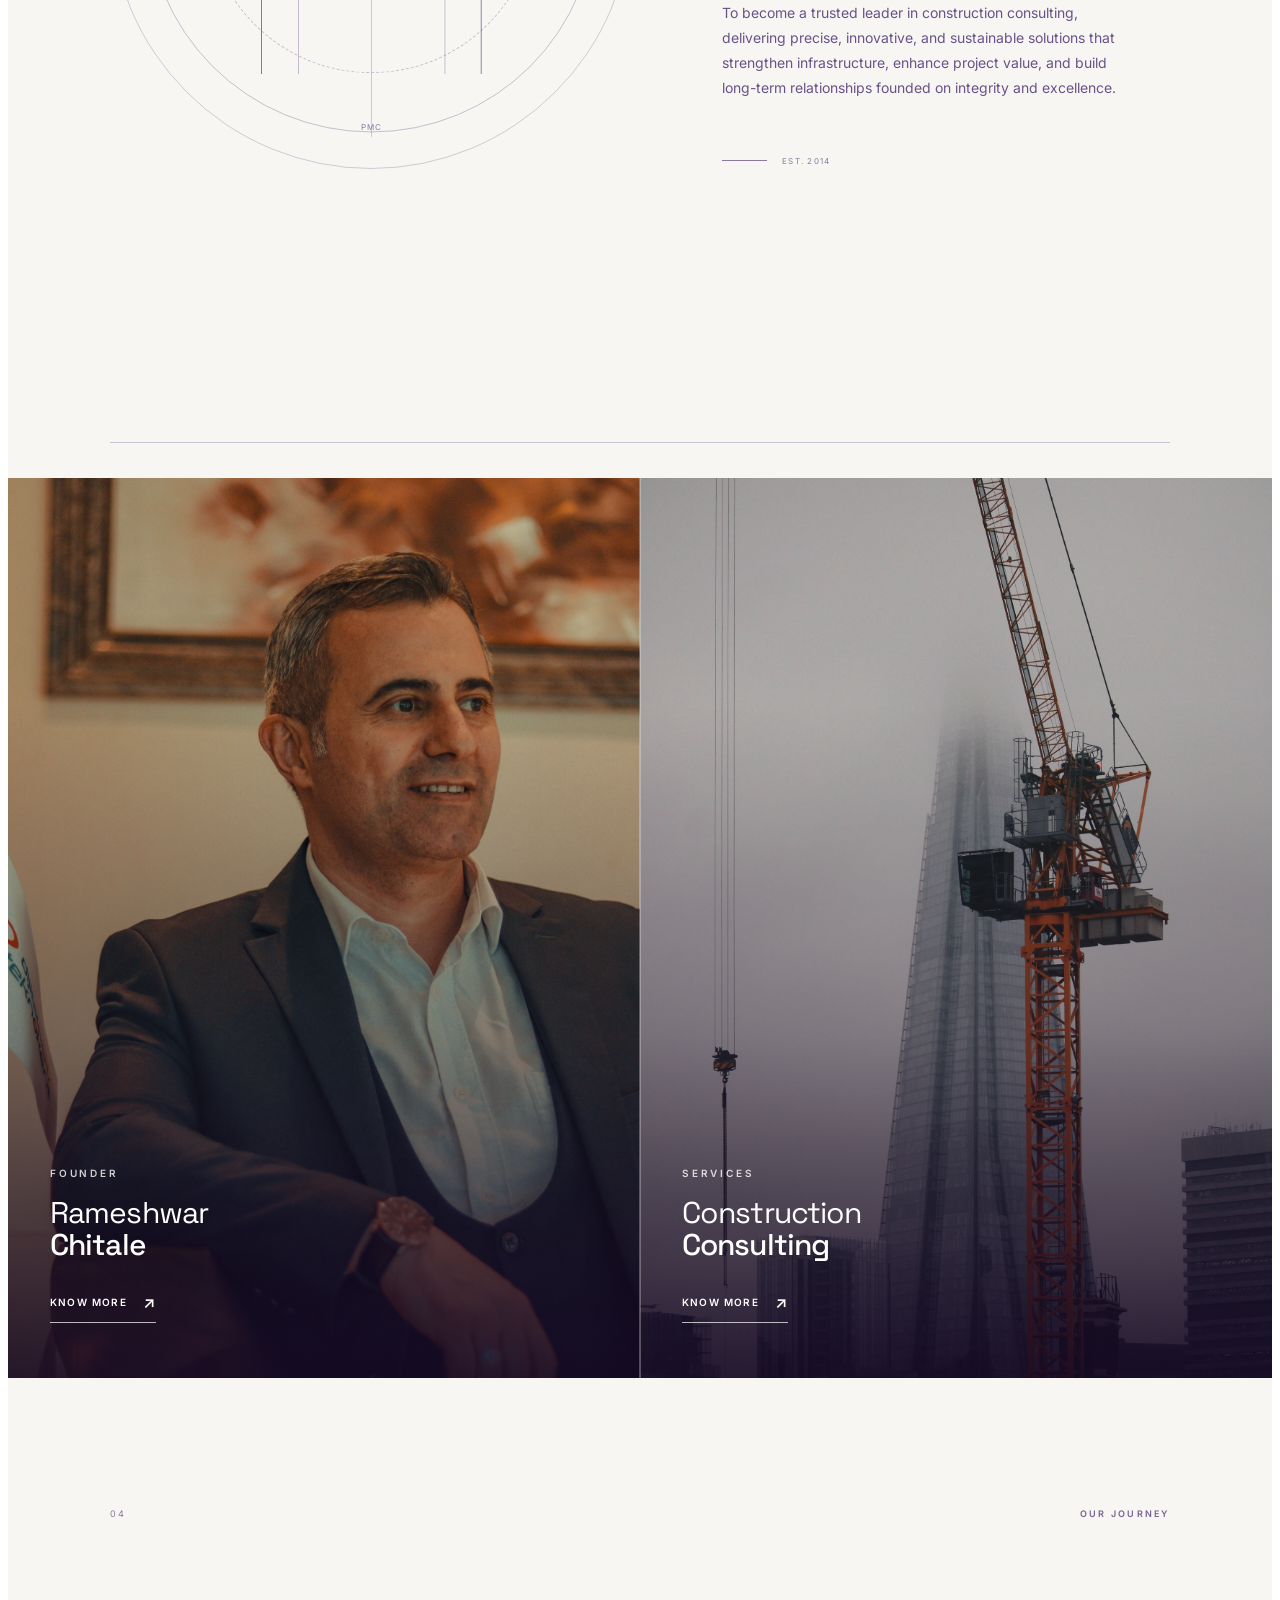
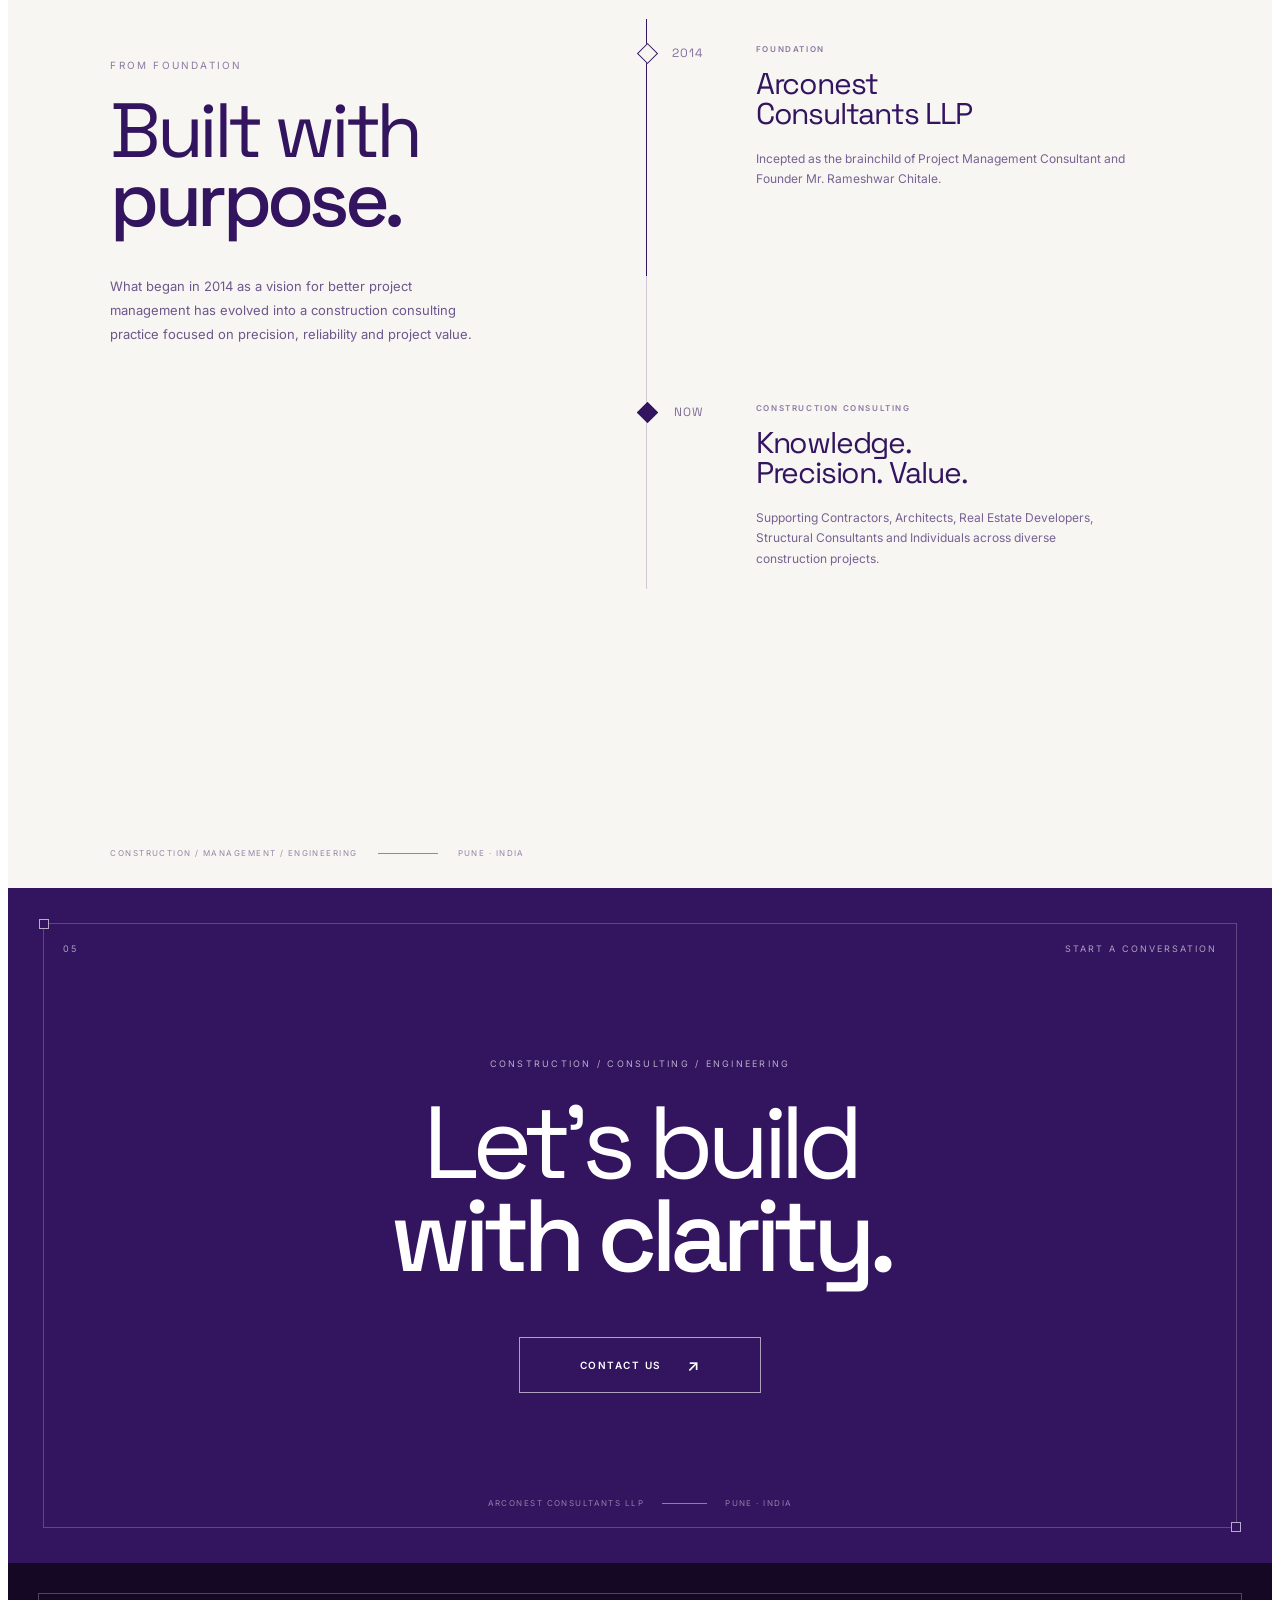
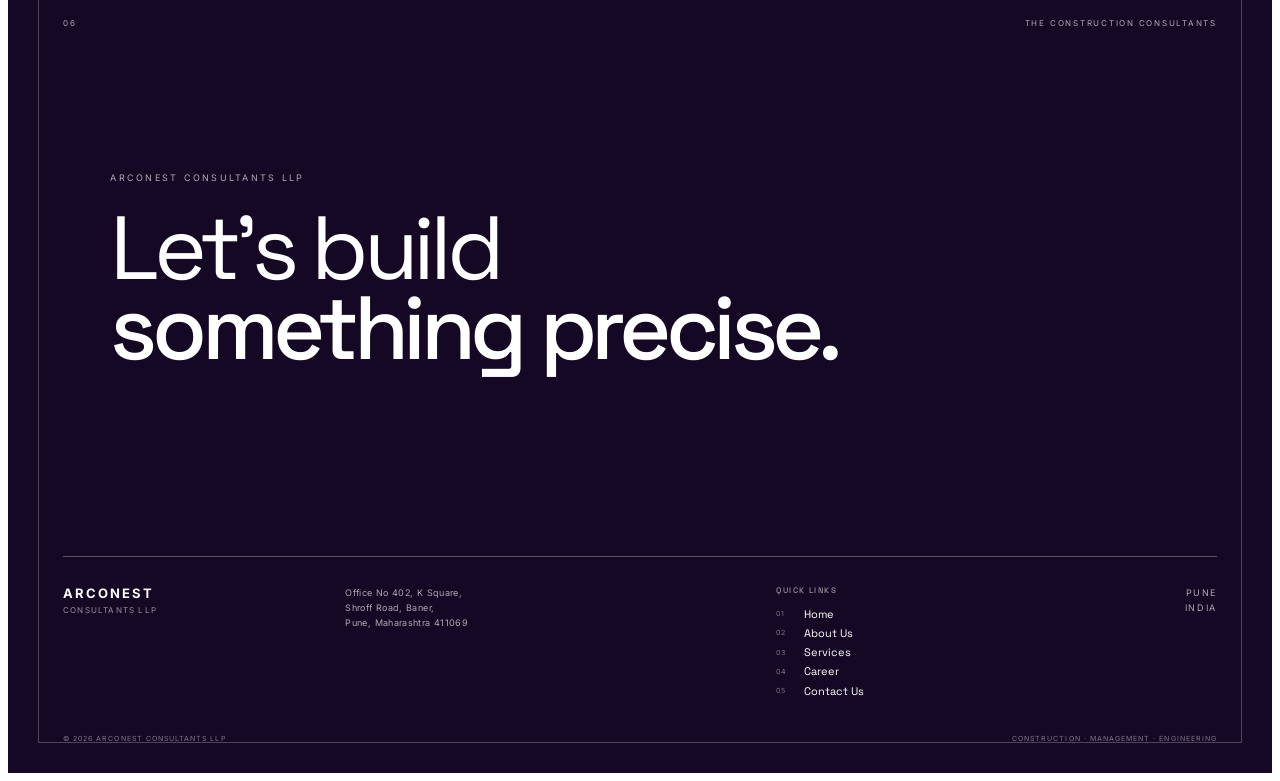
==== commit 4d78dddb: "Update index.html" ====
--- a/index.html
+++ b/index.html
@@ -237,47 +237,85 @@
 
 <main>
 
- <section class="hero-3d">
-
-    <!-- 3D BACKGROUND -->
-    <div class="hero-3d-canvas" id="hero3D"></div>
-
-    <!-- HERO CONTENT -->
-    <div class="hero-3d-content">
-
-        <span class="hero-kicker">
-            CONSTRUCTION · MANAGEMENT · ENGINEERING
-        </span>
-
-        <h1>
-            The<br>
-            Construction<br>
-            Consultants
-        </h1>
-
-        <p>
-            Building better through clarity.
-        </p>
-
-        <a href="about.html" class="hero-3d-btn">
-            KNOW MORE
-            <span>↗</span>
-        </a>
-
-    </div>
-
-    <!-- LOCATION -->
-    <div class="hero-location">
-        PUNE · INDIA
-    </div>
-
-    <!-- SCROLL -->
-    <div class="hero-scroll">
-        <span>SCROLL TO EXPLORE</span>
-        <div class="scroll-line"></div>
-    </div>
-
-</section>
+    <section class="hero-section">
+
+        <!-- Background Video -->
+        <div class="hero-video-wrapper">
+
+            <video
+                class="hero-video"
+                autoplay
+                muted
+                loop
+                playsinline
+                preload="auto"
+            >
+                <source
+                    src="assets/ar1.mp4"
+                    type="video/mp4"
+                >
+
+                Your browser does not support the video tag.
+            </video>
+
+        </div>
+
+
+        <!-- Dark overlay -->
+        <div class="hero-overlay"></div>
+
+
+        <!-- Architectural framing -->
+        <div class="hero-frame hero-frame-top"></div>
+        <div class="hero-frame hero-frame-bottom"></div>
+        <div class="hero-frame hero-frame-left"></div>
+        <div class="hero-frame hero-frame-right"></div>
+
+
+        <!-- Hero Content -->
+        <div class="hero-content">
+
+            <p class="hero-location">
+                Pune <span>|</span> India
+            </p>
+
+            <h1 class="hero-title">
+                The Construction
+                <span>Consultants</span>
+            </h1>
+
+            <a
+                href="about.html"
+                class="hero-button"
+            >
+                <span>Know More</span>
+                <span class="hero-button-arrow">↗</span>
+            </a>
+
+        </div>
+
+
+        <!-- Bottom information -->
+        <div class="hero-bottom">
+
+            <div class="hero-index">
+                <span>01</span>
+                <span class="hero-index-line"></span>
+            </div>
+
+            <div class="hero-scroll">
+
+                <span>Scroll to explore</span>
+
+                <span class="scroll-arrow">
+                    ↓
+                </span>
+
+            </div>
+
+        </div>
+
+    </section>
     <!-- =====================================================
      02. VISION SECTION
 ===================================================== -->
@@ -965,498 +1003,6 @@
     ====================================================== -->
 
     <script src="js/script.js"></script>
-        <script type="importmap">
-{
-    "imports": {
-        "three": "https://cdn.jsdelivr.net/npm/three@0.160.0/build/three.module.js",
-        "three/addons/": "https://cdn.jsdelivr.net/npm/three@0.160.0/examples/jsm/"
-    }
-}
-</script>
-
-        <script type="module">
-
-import * as THREE from "three";
-
-
-/* =====================================================
-   SCENE
-===================================================== */
-
-const container = document.getElementById("hero3D");
-
-const scene = new THREE.Scene();
-
-scene.background = null;
-
-
-/* =====================================================
-   CAMERA
-===================================================== */
-
-const camera = new THREE.PerspectiveCamera(
-    35,
-    container.clientWidth / container.clientHeight,
-    0.1,
-    100
-);
-
-camera.position.set(6, 4, 9);
-
-camera.lookAt(0, 1.5, 0);
-
-
-/* =====================================================
-   RENDERER
-===================================================== */
-
-const renderer = new THREE.WebGLRenderer({
-
-    antialias: true,
-
-    alpha: true
-});
-
-renderer.setPixelRatio(
-    Math.min(window.devicePixelRatio, 2)
-);
-
-renderer.setSize(
-    container.clientWidth,
-    container.clientHeight
-);
-
-renderer.outputColorSpace = THREE.SRGBColorSpace;
-
-container.appendChild(renderer.domElement);
-
-
-/* =====================================================
-   LIGHTING
-===================================================== */
-
-const ambientLight = new THREE.AmbientLight(
-    0xffffff,
-    1.8
-);
-
-scene.add(ambientLight);
-
-
-const mainLight = new THREE.DirectionalLight(
-    0xffffff,
-    4
-);
-
-mainLight.position.set(
-    5,
-    8,
-    5
-);
-
-scene.add(mainLight);
-
-
-const rimLight = new THREE.PointLight(
-    0xffffff,
-    15,
-    20
-);
-
-rimLight.position.set(
-    -5,
-    4,
-    -3
-);
-
-scene.add(rimLight);
-
-
-/* =====================================================
-   ARCHITECTURAL MATERIAL
-===================================================== */
-
-const material = new THREE.MeshStandardMaterial({
-
-    color: 0x9b9b95,
-
-    metalness: 0.65,
-
-    roughness: 0.28,
-
-    transparent: true,
-
-    opacity: 0.92
-});
-
-
-const darkMaterial = new THREE.MeshStandardMaterial({
-
-    color: 0x252525,
-
-    metalness: 0.8,
-
-    roughness: 0.35
-});
-
-
-/* =====================================================
-   BUILDING GROUP
-===================================================== */
-
-const building = new THREE.Group();
-
-scene.add(building);
-
-
-/* =====================================================
-   MAIN TOWER
-===================================================== */
-
-const towerGeometry =
-    new THREE.BoxGeometry(
-        3.2,
-        5.8,
-        2.4
-    );
-
-
-const tower =
-    new THREE.Mesh(
-        towerGeometry,
-        material
-    );
-
-tower.position.y = 2.9;
-
-building.add(tower);
-
-
-/* =====================================================
-   CUT / GLASS SECTION
-===================================================== */
-
-const glassMaterial =
-    new THREE.MeshStandardMaterial({
-
-        color: 0x111111,
-
-        metalness: 0.9,
-
-        roughness: 0.15,
-
-        transparent: true,
-
-        opacity: 0.75
-    });
-
-
-const glassGeometry =
-    new THREE.BoxGeometry(
-        2.6,
-        2.4,
-        2.5
-    );
-
-
-const glass =
-    new THREE.Mesh(
-        glassGeometry,
-        glassMaterial
-    );
-
-glass.position.set(
-    0,
-    3.2,
-    0
-);
-
-building.add(glass);
-
-
-/* =====================================================
-   ROOF
-===================================================== */
-
-const roofGeometry =
-    new THREE.BoxGeometry(
-        3.8,
-        0.35,
-        3
-    );
-
-
-const roof =
-    new THREE.Mesh(
-        roofGeometry,
-        darkMaterial
-    );
-
-roof.position.y = 5.9;
-
-building.add(roof);
-
-
-/* =====================================================
-   FLOOR SLABS
-===================================================== */
-
-for (
-    let i = 0;
-    i < 6;
-    i++
-) {
-
-    const floorGeometry =
-        new THREE.BoxGeometry(
-            3.7,
-            0.12,
-            2.8
-        );
-
-
-    const floor =
-        new THREE.Mesh(
-            floorGeometry,
-            darkMaterial
-        );
-
-
-    floor.position.y =
-        0.5 + i * 1;
-
-
-    building.add(floor);
-}
-
-
-/* =====================================================
-   VERTICAL STRUCTURE
-===================================================== */
-
-for (
-    let i = 0;
-    i < 4;
-    i++
-) {
-
-    const pillarGeometry =
-        new THREE.BoxGeometry(
-            0.12,
-            6,
-            0.12
-        );
-
-
-    const pillar =
-        new THREE.Mesh(
-            pillarGeometry,
-            darkMaterial
-        );
-
-
-    pillar.position.x =
-        -1.45 + i * 0.97;
-
-    pillar.position.y = 3;
-
-    pillar.position.z = 1.2;
-
-
-    building.add(pillar);
-}
-
-
-/* =====================================================
-   BASE
-===================================================== */
-
-const baseGeometry =
-    new THREE.BoxGeometry(
-        5.5,
-        0.25,
-        4.5
-    );
-
-
-const base =
-    new THREE.Mesh(
-        baseGeometry,
-        darkMaterial
-    );
-
-base.position.y = -0.15;
-
-building.add(base);
-
-
-/* =====================================================
-   FLOATING WIREFRAME
-===================================================== */
-
-const wireGeometry =
-    new THREE.EdgesGeometry(
-        new THREE.BoxGeometry(
-            5.2,
-            7,
-            4.2
-        )
-    );
-
-
-const wireMaterial =
-    new THREE.LineBasicMaterial({
-
-        color: 0xffffff,
-
-        transparent: true,
-
-        opacity: 0.12
-    });
-
-
-const wireframe =
-    new THREE.LineSegments(
-        wireGeometry,
-        wireMaterial
-    );
-
-
-wireframe.position.y = 3;
-
-scene.add(wireframe);
-
-
-/* =====================================================
-   POSITION
-===================================================== */
-
-building.position.set(
-    1.5,
-    -2.8,
-    0
-);
-
-building.rotation.y = -0.45;
-
-
-/* =====================================================
-   MOUSE PARALLAX
-===================================================== */
-
-let mouseX = 0;
-let mouseY = 0;
-
-let targetX = 0;
-let targetY = 0;
-
-
-window.addEventListener(
-    "mousemove",
-    (event) => {
-
-        mouseX =
-            (event.clientX /
-                window.innerWidth) *
-            2 - 1;
-
-        mouseY =
-            (event.clientY /
-                window.innerHeight) *
-            2 - 1;
-
-    }
-);
-
-
-/* =====================================================
-   ANIMATION
-===================================================== */
-
-const clock = new THREE.Clock();
-
-
-function animate() {
-
-    requestAnimationFrame(animate);
-
-
-    const elapsed =
-        clock.getElapsedTime();
-
-
-    /* Slow building rotation */
-
-    building.rotation.y =
-        -0.45 +
-        Math.sin(elapsed * 0.25) * 0.12;
-
-
-    /* Floating effect */
-
-    building.position.y =
-        -2.8 +
-        Math.sin(elapsed * 0.7) * 0.08;
-
-
-    /* Mouse smoothing */
-
-    targetX +=
-        (mouseX * 0.35 - targetX) *
-        0.04;
-
-    targetY +=
-        (mouseY * 0.2 - targetY) *
-        0.04;
-
-
-    building.rotation.x =
-        targetY;
-
-    building.rotation.z =
-        targetX * 0.12;
-
-
-    wireframe.rotation.y =
-        -0.45 +
-        elapsed * 0.035;
-
-
-    renderer.render(
-        scene,
-        camera
-    );
-
-}
-
-
-animate();
-
-
-/* =====================================================
-   RESIZE
-===================================================== */
-
-window.addEventListener(
-    "resize",
-    () => {
-
-        camera.aspect =
-            container.clientWidth /
-            container.clientHeight;
-
-        camera.updateProjectionMatrix();
-
-
-        renderer.setSize(
-            container.clientWidth,
-            container.clientHeight
-        );
-
-    }
-);
-
-</script>
 
 </body>
 </html>
